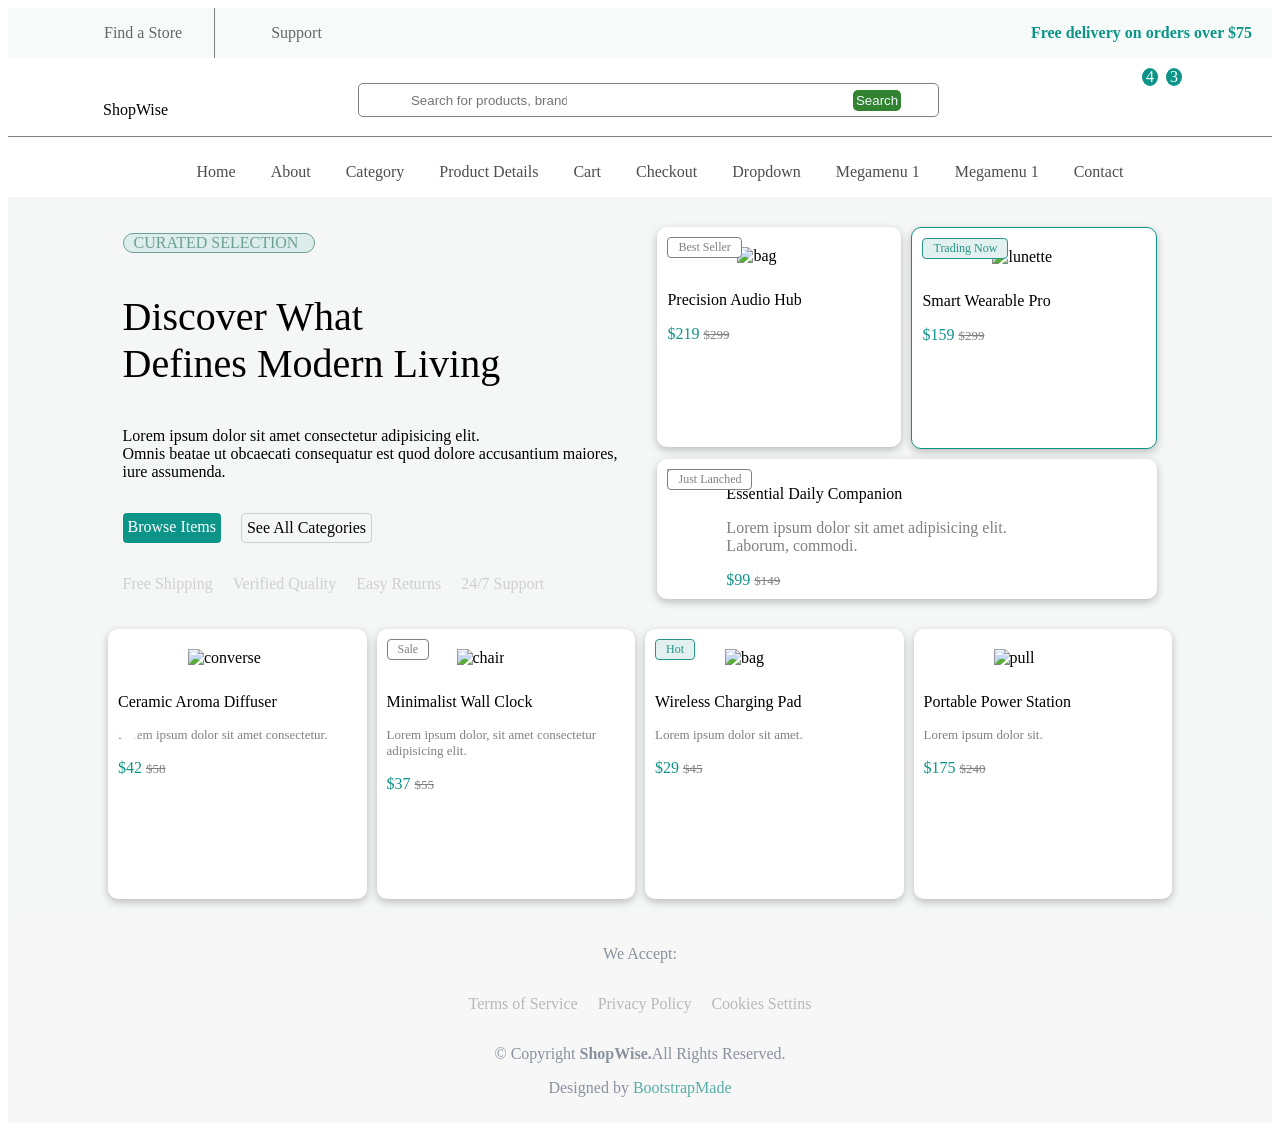
==== public/index.html @ af93b5e7 "header" ====
<!doctype html>
<html lang="en">
  <head>
    <meta charset="UTF-8" />
    <meta name="viewport" content="width=device-width, initial-scale=1.0" />
    <title>Document</title>
    <link rel="stylesheet" href="./css/app.css" />
    <script
      src="https://kit.fontawesome.com/c11cd62dbf.js"
      crossorigin="anonymous"
    ></script>
  </head>
 
  <body>
    <header>
      <div class="firstheader">
        <div class="container-icon">
          <div class="icon1">
            <p></p><i class="fa-solid fa-map-pin"></i>
            Find a Store</p>
          </div>

          <div class="icon2">
            <p>
              <i class="fa-solid fa-headset"></i>
              Support
            </p>
          </div>
        </div>

        <div class="container-para">
          <p>Free delivery on orders over $75</p>
        </div>
      </div>

      <div class="secondheader">
        <div class="center">
          <div>
            <p class="title">
              <i class="fa-solid fa-cart-shopping"></i>
              ShopWise
            </p>
          </div>

          <div class="container-input">
            <i class="fa-solid fa-magnifying-glass"></i>
            <input
              type="search"
              placeholder="Search for products, brands, and more..."
            />
            <button type="button">Search</button>
          </div>

          <div class="container-icon2">
            <i class="fa-regular fa-circle-user nmb-icon"></i>
            <div class="nmb-icon">
              <i class="fa-regular fa-heart"></i>
              <p><span class="nmb">4</span></p>
            </div>
            <div class="nmb-icon">
              <i class="fa-solid fa-bag-shopping"></i>
              <p><span class="nmb">3</span></p>
            </div>
          </div>
        </div>
        <div class="container-nav">
          <!-- !NAVIGATION BAR -->

          <nav class="navigation">
            <ul class="nav-ul">
              <li><a href="">Home</a></li>
              <li><a href="">About</a></li>
              <li><a href="">Category</a></li>
              <li><a href="">Product Details</a></li>
              <li><a href="">Cart</a></li>
              <li><a href="">Checkout</a></li>
              <li>
                <a href="">Dropdown</a><i class="fa-solid fa-angle-down"></i>
              </li>
              <li>
                <a href="">Megamenu 1</a><i class="fa-solid fa-angle-down"></i>
              </li>
              <li>
                <a href="">Megamenu 1</a><i class="fa-solid fa-angle-down"></i>
              </li>
              <li><a href="">Contact</a></li>
            </ul>
          </nav>
        </div>
      </div>
    </header>
 <!-- !this is the main  -->
    <main>
      <section class="FirstSection">
        <div class="LeftBox">
          <p class="FirstTitle">CURATED SELECTION</p>
          <p class="BigTitle">
            Discover What <br />
            Defines Modern Living
          </p>
          <p>
            Lorem ipsum dolor sit amet consectetur adipisicing elit. <br />
            Omnis beatae ut obcaecati consequatur est quod dolore accusantium
            maiores, <br />
            iure assumenda.
          </p>
          <div class="containterboton">
            <p class="FirstBoton">Browse Items</p>
            <p class="FirstBoton1">
              <i class="fa-solid fa-arrow-right-long"></i>
              See All Categories
            </p>
          </div>

          <div class="Icons">
            <p><i class="fa-regular fa-truck"></i> Free Shipping</p>
            <p><i class="fa-solid fa-check-double"></i>Verified Quality</p>
            <p><i class="fa-solid fa-arrow-rotate-left"></i>Easy Returns</p>
            <p><i class="fa-regular fa-comment-dots"></i>24/7 Support</p>
          </div>
        </div>

        <!-- !------Right Div---- -->
        <div class="RightBox">
          <div class="containerbox">
            <div class="FirstBoxRight">
              <img
                class="image"
                src="https://m.media-amazon.com/images/I/31p+xYojRLL._AC_.jpg"
                alt="bag"
                width="100px"
                height="100px"
              />
              <span class="badge">Best Seller</span>
              <p>Precision Audio Hub</p>
              <p class="price">$219 <span class="price1">$299</span></p>
            </div>

            <div class="FirstBoxRight2">
              <img
                class="image"
                src="https://petiteoptique.ma/cdn/shop/files/Lunette-de-soleil-Unisex-Vogue-VO5327S-Petite-optique_1200x1200.jpg?v=1719680965"
                alt="lunette"
                width="100px"
                height="100px"
              />
              <span class="badge1">Trading Now</span>
              <p>Smart Wearable Pro</p>
              <p class="price">$159 <span class="price1">$299</span></p>
            </div>
          </div>

          <div class="FirstBoxRight1">
            <div>
              <img
                src="https://imagena1.lacoste.com/dw/image/v2/AAUP_PRD/on/demandware.static/-/Sites-master/default/dw118edf5c/DH9949_166_25.jpg"
                alt="tshirt"
                width="120px"
              />
              <span class="badge">Just Lanched</span>
            </div>
            <div>
              <p>Essential Daily Companion</p>
              <p class="paragraph">
                Lorem ipsum dolor sit amet adipisicing elit. <br />
                Laborum, commodi.
              </p>
              <p class="price">$99 <span class="price1">$149</span></p>
            </div>
          </div>
        </div>
      </section>

      <!-- !----Second Section--- -->

      <section class="SecondSectionW">
        <div class="BoxW">
          <img
            class="image"
            src="https://d3d71ba2asa5oz.cloudfront.net/12036969/images/mens%20converse%20chuck%20taylor%20all%20star%20black%20hi%20top%20lace%20up%20(2).jpg"
            alt="converse"
            width="100px"
            height="100px"
          />
          <i class="fa-regular fa-square-caret-left badge2"></i>
          <p>Ceramic Aroma Diffuser</p>
          <p class="par">Lorem ipsum dolor sit amet consectetur.</p>
          <p class="price">$42 <span class="price1">$58</span></p>
        </div>

        <div class="BoxW">
          <img
            class="image"
            src="https://luxedesign.ma/wp-content/uploads/2024/05/MENDOSA-chaise1.jpg"
            alt="chair"
            width="100px"
            height="100px"
          />
          <span class="badge">Sale</span>
          <p>Minimalist Wall Clock</p>
          <p class="par">
            Lorem ipsum dolor, sit amet consectetur adipisicing elit.
          </p>
          <p class="price">$37 <span class="price1">$55</span></p>
        </div>

        <div class="BoxW">
          <img
            class="image"
            src="https://totebagfactory.com/cdn/shop/files/red-iconic-large-shopping-bag.jpg?v=1747157942&width=1214"
            alt="bag"
            width="100px"
            height="100px"
          />
          <span class="badge1">Hot</span>
          <p>Wireless Charging Pad</p>
          <p class="par">Lorem ipsum dolor sit amet.</p>
          <p class="price">$29 <span class="price1">$45</span></p>
        </div>

        <div class="BoxW">
          <img
            class="image"
            src="https://encrypted-tbn0.gstatic.com/images?q=tbn:ANd9GcQXhmTt1qx2TwYmPkN_y4Wgrt26Zo30qXzPWQ&s"
            alt="pull"
            width="100px"
            height="100px"
          />
          <i class="fa-regular fa-square-caret-right badge3"></i>
          <p>Portable Power Station</p>
          <p class="par">Lorem ipsum dolor sit.</p>
          <p class="price">$175 <span class="price1">$240</span></p>
        </div>
      </section>
    </main>

    <!-- !----Footer-- -->
     <footer>
      <div class="LastFooterW">
      <p> We Accept:
        <i class="fa-regular fa-credit-card"></i>
        <i class="fa-brands fa-paypal"></i>
        <i class="fa-brands fa-apple"></i>
        <i class="fa-brands fa-google"></i>
        <i class="fa-solid fa-shop"></i>
        <i class="fa-regular fa-money-bill-1"></i>
      </p>

      <div class="DivFooter">
        <p>Terms of Service</p>
        <p>Privacy Policy</p>
        <p>Cookies Settins</p>
      </div>

      <p>&copy Copyright <span class="shop">ShopWise.</span>All Rights Reserved.</p>
      <p>Designed by <span class="Bootstr">BootstrapMade</span> </p>
      </div>
     </footer>
  </body>
</html>
---- public/css/app.css ----
.FirstTitle{
    color:rgb(110, 161, 143) ;
    background-color:rgb(220, 237, 235) ;
    border: 1px solid rgb(110, 161, 143);
    border-radius: 20px;
    width: 180px;
    padding-left: 10px;
}

.Icons{
    display: flex;
    gap: 20px;
    color: rgb(207, 207, 205);
    
}

.BigTitle{
    font-size: 40px;
}
.containterboton{
    display: flex;
    gap: 20px;
}
.FirstBoton{
    background-color:rgb(13, 148, 136) ;
    color: white;
    padding: 5px;
    border-radius: 4px;
}
.FirstBoton1{
    background-color:rgb(244, 247, 246) ;
    padding: 5px;
    border-radius: 4px;
    border: 1px solid rgb(207, 207, 205);
}
.FirstSection{
    display: flex;
    justify-content: center;
    align-items: center;
    background-color: rgb(244, 247, 246);
    padding: 20px 50px;
    gap: 40px;
}
.FirstBoxRight{
    /* border: 1px solid gray; */
    flex: 1;
    height: 200px;
    box-shadow: rgba(0, 0, 0, 0.24) 0px 3px 8px;
    border-radius: 10px;
    background-color: white;
    padding: 10px;
    position: relative;
}
.FirstBoxRight2{
    border: 1px solid rgb(13, 148, 136);
    flex: 1;
    height: 200px;
    box-shadow: rgba(0, 0, 0, 0.24) 0px 3px 8px;
    border-radius: 10px;
    background-color: white;
    padding: 10px;
    position: relative;
}
.FirstBoxRight1{
    /* border: 1px solid gray; */
    display: flex;
    flex: 1;
    height: 120px;
    margin-top: 10px;
    box-shadow: rgba(0, 0, 0, 0.24) 0px 3px 8px;
    border-radius: 10px;
    background-color: white;
    gap: 10px;
    padding: 10px;
    position: relative;
    
    
    
}
.containerbox{ 
    display: flex;
    gap: 10px;
    width: 500px;


}


.firstheader{
    width: 100%;
    /* padding-top: 1%;
    padding-bottom: 1%; */
    display: flex;
    justify-content: space-between;
    background-color: rgb(246, 251, 250);
}



.container-icon {
    display: flex;
    gap: 2rem;
    color: rgb(102, 102, 102);
}

.icon1 {
     /* display: flex;  */
    flex-direction: row;
    padding-left: 6rem;
}

.icon2 {

    display: flex;
    flex-direction: row;
    border-left: 1px solid gray;

}

.icon2 p {

    padding-left: 3.5rem;

}


.container-para {
    color: rgb(13, 148, 136);
    padding-right: 20px;
    font-weight: bold;
}



.secondheader {
    width: 100%;
     padding-top: 2%;
    /* padding-bottom: 2%;  */
    display: flex;
    justify-content: space-between; 
    flex-direction: column;
    

}

.center {

    display: flex;
    flex-direction: row;
    justify-content: space-around;
    /* gap: 50px; */
    border-bottom: 1px solid gray;
    /* padding-bottom: 20px; */

}



.title i {
   font-size: 18px;
    color: rgb(13, 148, 136);
   
}



.container-input {
    height: 30px;
    width: 45%;
    border: 1px solid gray;
    border-radius: 5px;
    display: flex;
    justify-content: center;
    align-items: center;
    padding: 1px 0 1px 10px;
    background-color: white;
    

}

.container-input input {
    padding-right: 48%;
    padding-left: 5px;
    border: none;

}

.container-input i {
    color: rgb(91, 90, 90);
}

.container-input button {
    border: none;
    background-color: rgb(49, 131, 48);
    border-radius: 5px;
    /* padding: 15px 25px 15px 25px; */
    color: aliceblue;

}
.container-input button {
    border: none;
    background-color: rgb(49, 131, 48);
    border-radius: 5px;
    padding: 3px 3px 3px 3px;
    color: aliceblue;


}



.container-icon2 {

    display: flex;
    flex-direction: row;
    gap: 1.5rem;
    color: rgb(112, 111, 111);
}

.nmb {
    position: absolute;
    background-color: rgb(13, 148, 136);
    color: white;
    right: -5px;
    top: -15px;
    border-radius: 50%;
    padding: 0px 4px;
    
    
    
}
.image{
    margin-left: 60px;
    padding: 10px;
}
.price{
    color: rgb(13, 148, 136);
    
}
.price1{
    text-decoration: line-through;
    color: gray;
    font-size: 13px;
}
.badge {
  position: absolute;
  top: 10px; 
  left: 10px; 
  background-color: white;
  color: gray;
  padding: 2px 10px;
  border-radius: 4px; 
  font-size: 12px;
  border: 1px solid gray;
}

.badge1 {
  position: absolute;
  top: 10px;
  left: 10px; 
  background-color: rgb(226, 240, 239);
  color: rgb(38, 149, 136);
  padding: 2px 10px;
  border-radius: 4px; 
  font-size: 12px;
  border: 1px solid rgb(38, 149, 136);
}
.paragraph{
    color: gray;
}
.SecondSectionW{
    display: flex;
    justify-content: center;
    align-items: center;
    background-color: rgb(244, 247, 246);
    padding: 0px 100px;
    gap: 10px;
    padding-bottom: 20px;

}
.par{
    color: grey;
    font-size: 13px;
}
.BoxW{
    /* border: 1px solid gray; */
    flex: 1;
    height: 250px;
    box-shadow: rgba(0, 0, 0, 0.24) 0px 3px 8px;
    border-radius: 10px;
    background-color: white;
    padding: 10px;
    position: relative;
    
    
}
.badge2{
  position: absolute;
  top: 100px;
  left: 10px; 
  background-color: white;
  color: rgb(207, 207, 205);
  padding: 5px 10px;
  border-radius: 10px; 
  font-size: 20px;
}
.badge3{
  position: absolute;
  top: 100px;
  right: 10px; 
  background-color: white;
  color: rgb(207, 207, 205);
  padding: 5px 10px;
  border-radius: 10px; 
  font-size: 20px;
}


/* --------------------------- */

/* .nmb-icon{ 
    justify-content: center;
    text-align: center;
    font-size: 15px;
    border-radius: 50%;
    width: 22px;
    height: 22px;
    right: -8px;
    top: -10px;  */



.nmb-icon {
   font-size: 16px;
    position: relative;
    display: inline-block;
    

  
}


.container-nav {
    display: flex;
    flex-direction: row;
     gap: 30px; 
    justify-content: center;
    padding-top: 10px;
}


.navigation .nav-ul {
    display: flex;
    flex-direction: row;
    gap: 35px;
    /* padding-right: 305px; */
    color: gray;
}
 .nav-ul li{
    list-style: none;

 }
 .nav-ul a{
    text-decoration: none;
    color: rgb(77, 77, 77);
 }
.nav-ul a:hover{
    color: rgb(3, 97, 3);
}

/* ---------Last Footer W------- */
.LastFooterW{
    background-color:rgb(247, 247, 248) ;
    text-align: center;
    padding: 10px;
    color: rgb(137, 145, 157);
}
.DivFooter{
    display: flex;
    justify-content: center;
    align-items: center;
    gap: 20px;
    color: rgb(185, 183, 183);
}
.shop{
    font-weight: bold;
}
.Bootstr{
    color: rgb(86, 174, 164);
}
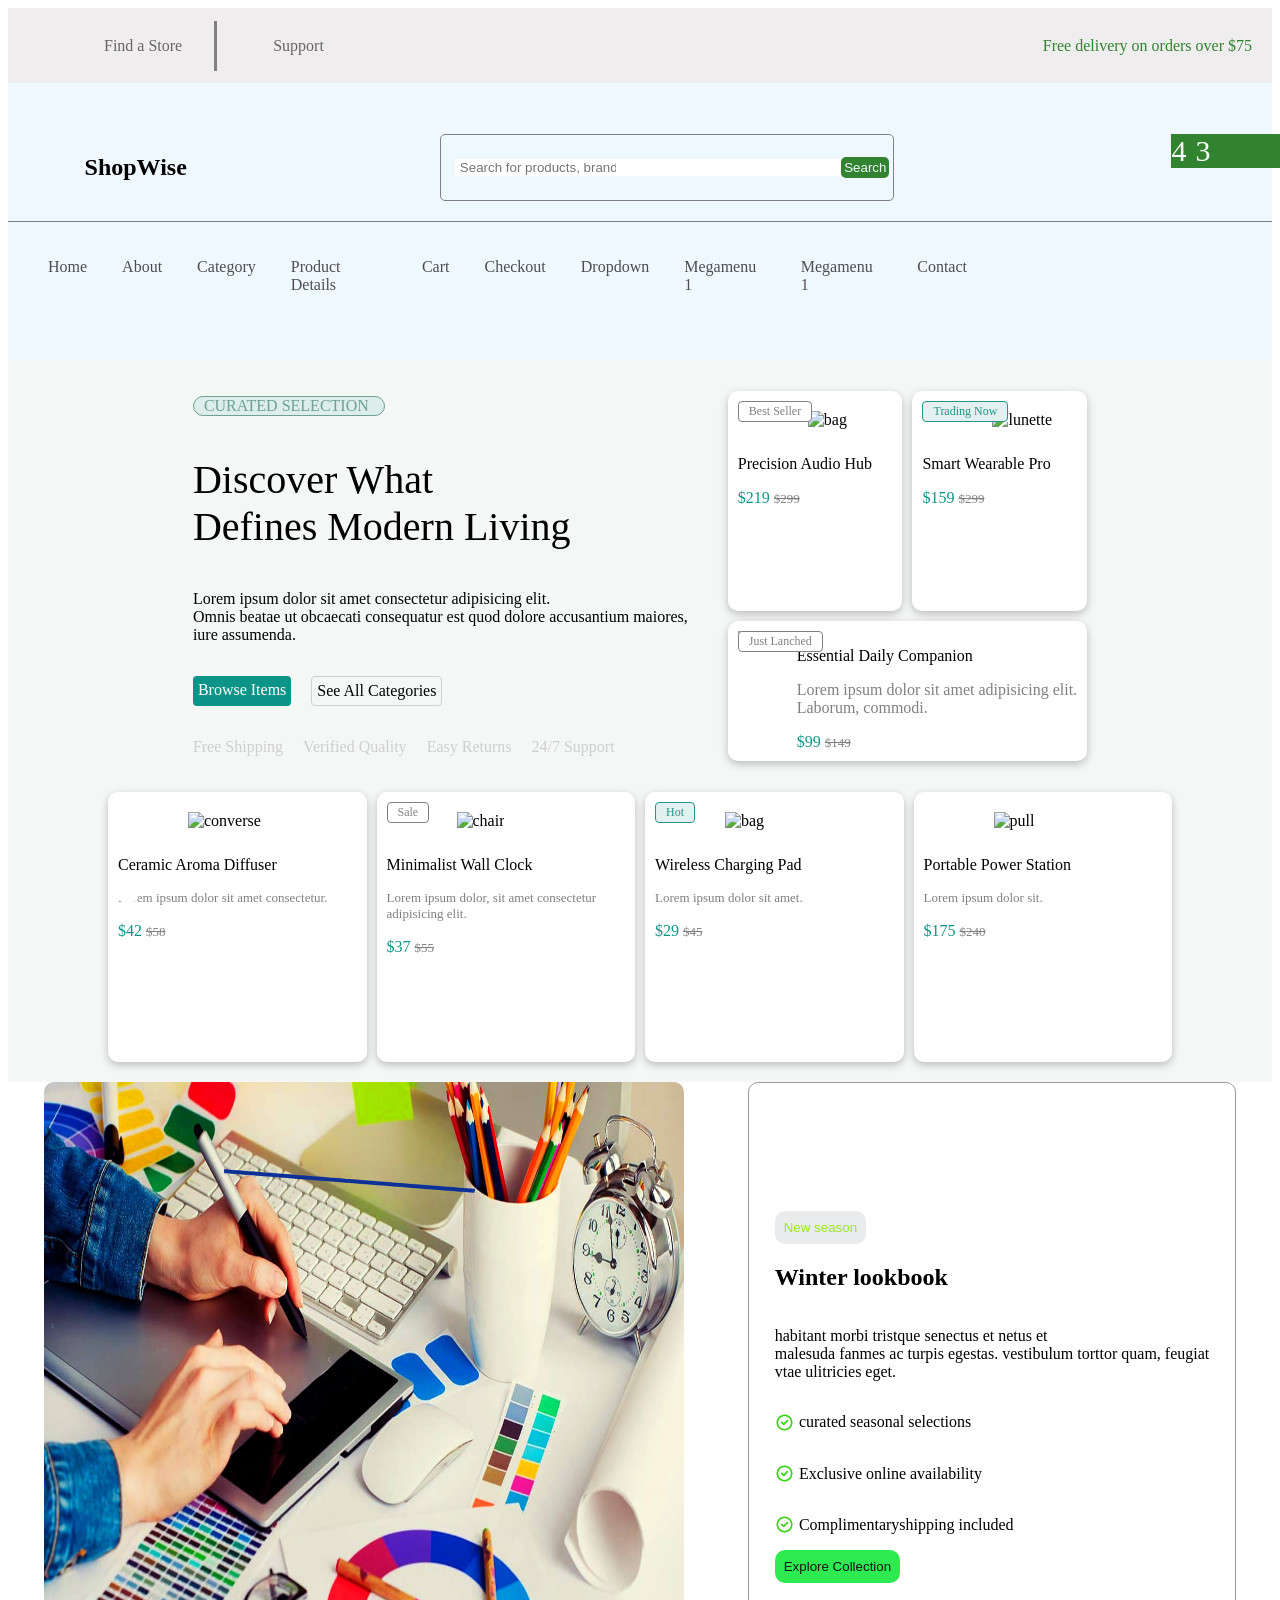
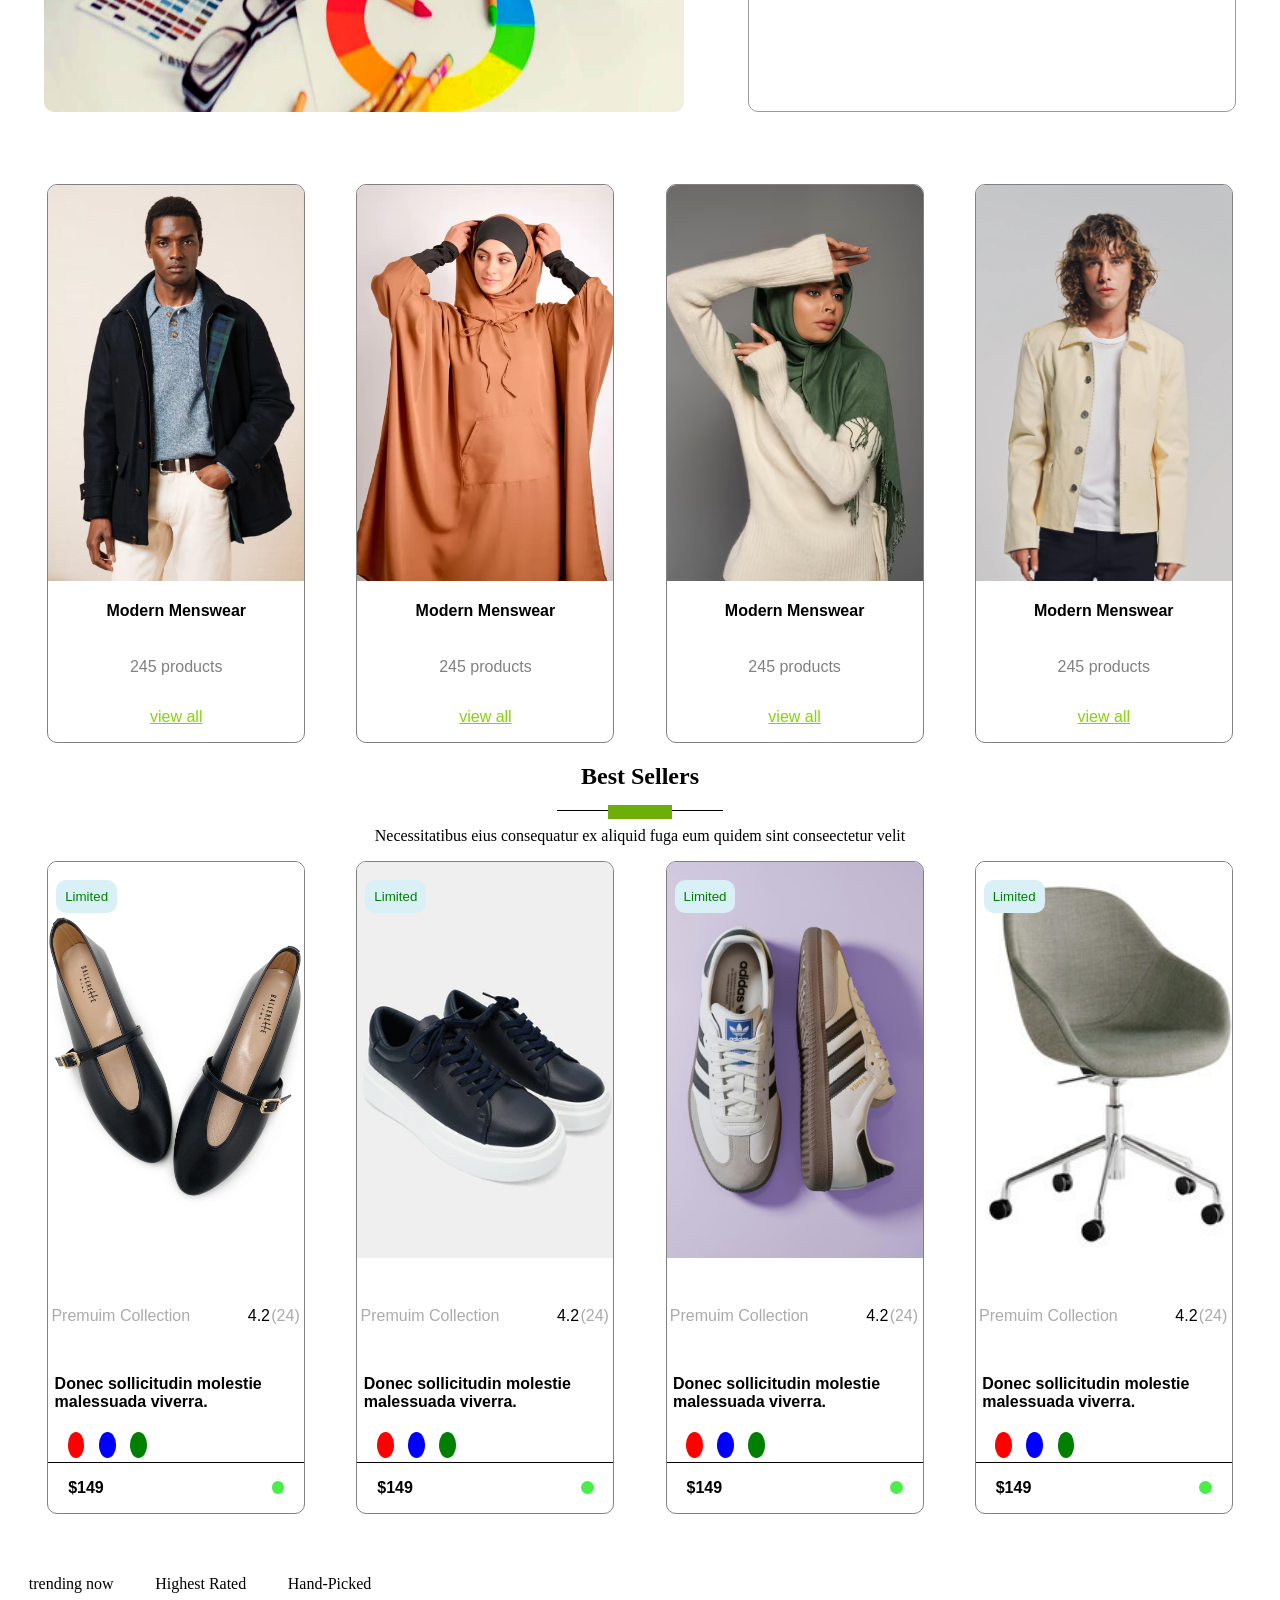
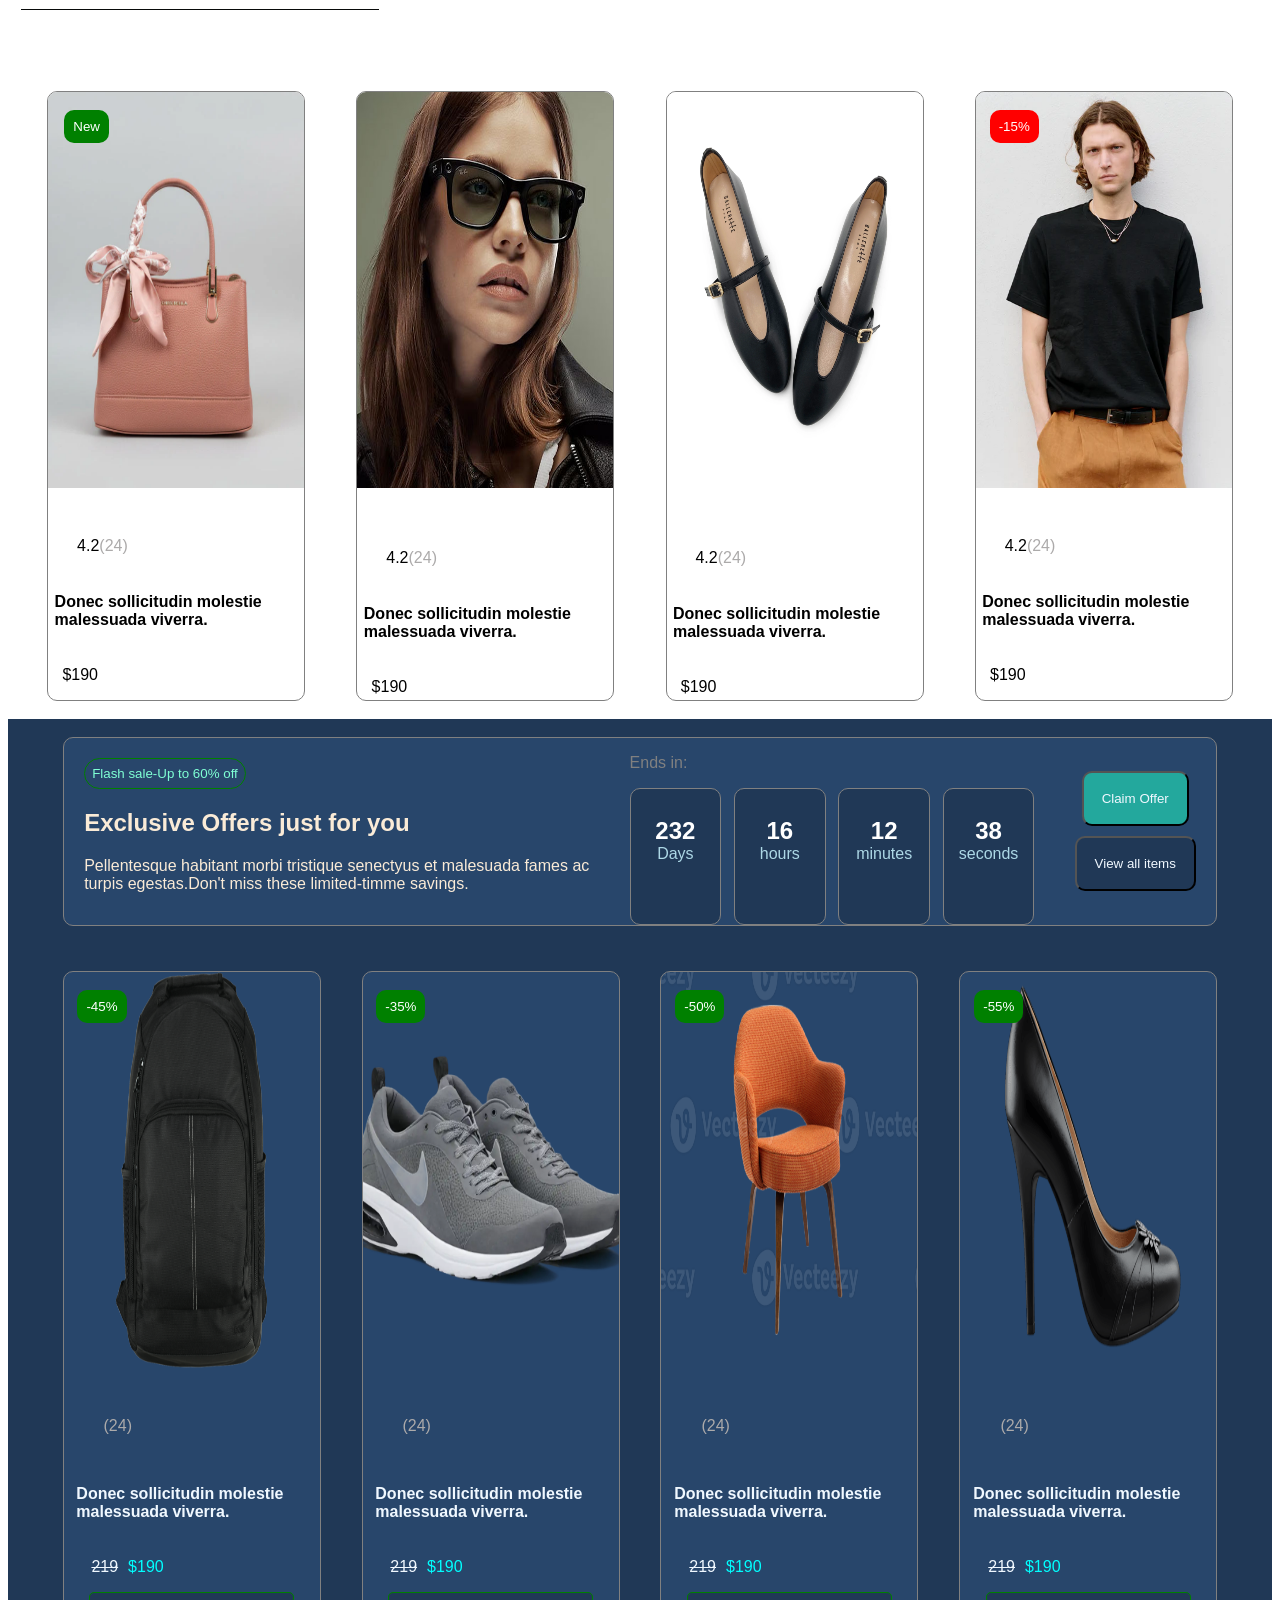
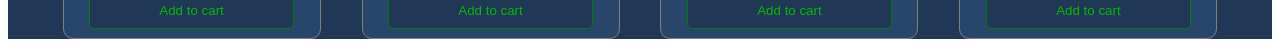
==== commit dd5a8f23: "editing the upper part" ====
--- a/public/index.html
+++ b/public/index.html
@@ -16,8 +16,8 @@
       <div class="firstheader">
         <div class="container-icon">
           <div class="icon1">
-            <p></p><i class="fa-solid fa-map-pin"></i>
-            Find a Store</p>
+            <i class="fa-solid fa-map-pin"></i>
+            <p>Find a Store</p>
           </div>
 
           <div class="icon2">
@@ -36,10 +36,10 @@
       <div class="secondheader">
         <div class="center">
           <div>
-            <p class="title">
+            <h2 class="title">
               <i class="fa-solid fa-cart-shopping"></i>
               ShopWise
-            </p>
+            </h2>
           </div>
 
           <div class="container-input">
@@ -55,11 +55,11 @@
             <i class="fa-regular fa-circle-user nmb-icon"></i>
             <div class="nmb-icon">
               <i class="fa-regular fa-heart"></i>
-              <p><span class="nmb">4</span></p>
+              <span class="nmb">4</span>
             </div>
             <div class="nmb-icon">
               <i class="fa-solid fa-bag-shopping"></i>
-              <p><span class="nmb">3</span></p>
+              <span class="nmb">3</span>
             </div>
           </div>
         </div>
@@ -89,8 +89,9 @@
         </div>
       </div>
     </header>
- <!-- !this is the main  -->
-    <main>
+    <!-- !this is the main -->
+<main>
+
       <section class="FirstSection">
         <div class="LeftBox">
           <p class="FirstTitle">CURATED SELECTION</p>
@@ -136,7 +137,7 @@
               <p class="price">$219 <span class="price1">$299</span></p>
             </div>
 
-            <div class="FirstBoxRight2">
+            <div class="FirstBoxRight">
               <img
                 class="image"
                 src="https://petiteoptique.ma/cdn/shop/files/Lunette-de-soleil-Unisex-Vogue-VO5327S-Petite-optique_1200x1200.jpg?v=1719680965"
@@ -232,29 +233,362 @@
           <p class="price">$175 <span class="price1">$240</span></p>
         </div>
       </section>
-    </main>
-
-    <!-- !----Footer-- -->
-     <footer>
-      <div class="LastFooterW">
-      <p> We Accept:
-        <i class="fa-regular fa-credit-card"></i>
-        <i class="fa-brands fa-paypal"></i>
-        <i class="fa-brands fa-apple"></i>
-        <i class="fa-brands fa-google"></i>
-        <i class="fa-solid fa-shop"></i>
-        <i class="fa-regular fa-money-bill-1"></i>
-      </p>
-
-      <div class="DivFooter">
-        <p>Terms of Service</p>
-        <p>Privacy Policy</p>
-        <p>Cookies Settins</p>
-      </div>
-
-      <p>&copy Copyright <span class="shop">ShopWise.</span>All Rights Reserved.</p>
-      <p>Designed by <span class="Bootstr">BootstrapMade</span> </p>
-      </div>
-     </footer>
+
+
+
+     <!-- the third section in main -->
+        <section class="conta3">
+            <img class="winterlook" src="images/loo-book-winter.jpg" alt="">
+             <div class="box3">
+               <div><button class="btn1">New season</button></div>
+               <h2>Winter lookbook</h2>
+               <p>habitant morbi tristque senectus et netus et <br> malesuda fanmes ac turpis egestas. vestibulum torttor quam, feugiat <br> vtae ulitricies eget.</p>
+                <p class="text-mark"><img class="green-mark" src="icons/green-check-mark-icon-in-round-shape-design-png.webp" alt="">curated seasonal selections</p> 
+                <p class="text-mark"><img class="green-mark" src="icons/green-check-mark-icon-in-round-shape-design-png.webp" alt="">Exclusive online availability</p> 
+                <p class="text-mark"><img class="green-mark" src="icons/green-check-mark-icon-in-round-shape-design-png.webp" alt="">Complimentaryshipping included</p> 
+                  <div><button class="btn2vert">Explore Collection <i class="fa-solid fa-right-long" style="color: rgb(17, 11, 4);"></i></button></div> 
+             <!--the end of the box3  -->
+            </div>
+        </section>
+
+        <!-- the fourth section -->
+         <section class="conta4">
+            <!-- the start of the box4 -->
+        <div class="box4">
+         <img class="imgup" src="images/Layer-6-44-989x1200.avif" alt="">
+         <h4>Modern Menswear</h4>
+         <p class="fourthp">245 products</p>
+         <p><a href="">view all <i class="fa-solid fa-right-long class5" style="color: rgb(17, 11, 4);"></i> </a></p>
+        <!--the end of the box4 -->
+        </div>
+
+<!-- the start of the box4 -->
+        <div class="box4">
+         <img class="imgup1" src="images/ensemble-active-wear.webp" alt="">
+         <h4>Modern Menswear</h4>
+         <p class="fourthp">245 products</p>
+         <p><a href="">view all <i class="fa-solid fa-right-long class5" style="color: rgb(17, 11, 4);"></i> </a></p>
+        <!--the end of the box4 -->
+        </div>
+
+<!-- the start of the box4 -->
+        <div class="box4">
+         <img class="imgup" src="images/portrait-femme-portant-hijab-isolee_23-2149208413.avif" alt="">
+         <h4>Modern Menswear</h4>
+         <p class="fourthp">245 products</p>
+         <p><a href="">view all <i class="fa-solid fa-right-long class5" style="color: rgb(17, 11, 4);"></i> </a></p>
+        <!--the end of the box4 -->
+        </div>
+
+<!-- the start of the box4 -->
+        <div class="box4">
+         <img class="imgup" src="images/352599-50909-KANG-CROPPED-LEATHER-JACKET-2.webp" alt="">
+         <h4>Modern Menswear</h4>
+         <p class="fourthp">245 products</p>
+         <p><a href="">view all <i class="fa-solid fa-right-long class5" style="color: rgb(17, 11, 4);"></i> </a></p>
+        <!--the end of the box4 -->
+        </div>
+<!-- the end of the section -->
+         </section>
+
+
+         <!-- the start of the vivth section conta5 -->
+          <section class="conta5">
+            <!--? the div of the upper part of the section 5 -->
+      <div class="box5">
+        <h1>Best Sellers</h1>
+        <div class="lineth"><div class="linein"></div></div>
+        <p>Necessitatibus eius consequatur ex aliquid fuga eum quidem sint conseectetur velit</p> 
+    <!-- ?the end of the div upper part of the section 5 -->
+    </div>
+         
+
+          </section>
+
+          <!-- the start of the sixth section -->
+           <section class="conta6">
+        
+            <!-- the start of the box4 -->
+        <div class="box4">
+         <img class="imgup" src="images/womanshose.webp" alt="">
+         <button class="btn3">Limited</button>
+         <div class="textoflimited"><p class="plight">Premuim Collection </p> <div class="starnum"><p><i class="fa-solid fa-star" style="color: rgb(237, 153, 56);"></i>4.2<p class="plight">(24)</p></p></div></div>
+         <h4 class="h46">Donec sollicitudin molestie malessuada viverra.</h4>
+
+        <!-- the beginning of the div color-selector -->
+         <div class="color-selector">
+  <!--Red -->
+  <input type="radio" name="color" id="red" value="red" checked>
+  <label for="red" style="background-color: #ff0000;"></label>
+
+  <!-- Blue -->
+  <input type="radio" name="color" id="blue" value="blue">
+  <label for="blue" style="background-color: #0000ff;"></label>
+
+  <!-- Green -->
+  <input type="radio" name="color" id="green" value="green">
+  <label for="green" style="background-color: #008000;"></label>
+</div>
+  <div class="line2"></div>
+
+  <!-- the div of the lsat part in the box the price and the button  -->
+<div class="pricebtn">
+<p>$149</p>
+<button class="btn4"><i class="fa-solid fa-briefcase-medical" style="color: rgb(255, 255, 255);"></i></button>
+</div>
+         <!--the end of the box4 -->
+        </div>
+
+        
+            <!-- the start of the box4 -->
+        <div class="box4">
+         <img class="imgup" src="images/shoesami.webp" alt="">
+         <button class="btn3">Limited</button>
+         <div class="textoflimited"><p class="plight">Premuim Collection </p> <div class="starnum"><p><i class="fa-solid fa-star" style="color: rgb(237, 153, 56);"></i>4.2<p class="plight">(24)</p></p></div></div>
+         <h4 class="h46">Donec sollicitudin molestie malessuada viverra.</h4>
+
+        <!-- the beginning of the div color-selector -->
+         <div class="color-selector">
+  <!--Red -->
+  <input type="radio" name="color" id="red" value="red" checked>
+  <label for="red" style="background-color: #ff0000;"></label>
+
+  <!-- Blue -->
+  <input type="radio" name="color" id="blue" value="blue">
+  <label for="blue" style="background-color: #0000ff;"></label>
+
+  <!-- Green -->
+  <input type="radio" name="color" id="green" value="green">
+  <label for="green" style="background-color: #008000;"></label>
+</div>
+  <div class="line2"></div>
+
+  <!-- the div of the lsat part in the box the price and the button  -->
+<div class="pricebtn">
+<p>$149</p>
+<button class="btn4"><i class="fa-solid fa-briefcase-medical" style="color: rgb(255, 255, 255);"></i></button>
+</div>
+         <!--the end of the box4 -->
+        </div>
+
+        
+            <!-- the start of the box4 -->
+        <div class="box4">
+         <img class="imgup" src="images/shoesamiextra.avif" alt="">
+         <button class="btn3">Limited</button>
+         <div class="textoflimited"><p class="plight">Premuim Collection </p> <div class="starnum"><p><i class="fa-solid fa-star" style="color: rgb(237, 153, 56);"></i>4.2<p class="plight">(24)</p></p></div></div>
+         <h4 class="h46">Donec sollicitudin molestie malessuada viverra.</h4>
+
+        <!-- the beginning of the div color-selector -->
+         <div class="color-selector">
+  <!--Red -->
+  <input type="radio" name="color" id="red" value="red" checked>
+  <label for="red" style="background-color: #ff0000;"></label>
+
+  <!-- Blue -->
+  <input type="radio" name="color" id="blue" value="blue">
+  <label for="blue" style="background-color: #0000ff;"></label>
+
+  <!-- Green -->
+  <input type="radio" name="color" id="green" value="green">
+  <label for="green" style="background-color: #008000;"></label>
+</div>
+  <div class="line2"></div>
+
+  <!-- the div of the lsat part in the box the price and the button  -->
+<div class="pricebtn">
+<p>$149</p>
+<button class="btn4"><i class="fa-solid fa-briefcase-medical" style="color: rgb(255, 255, 255);"></i></button>
+</div>
+         <!--the end of the box4 -->
+        </div>
+
+        
+            <!-- the start of the box4 -->
+        <div class="box4">
+         <img class="imgup" src="images/chair.jpg" alt="">
+         <button class="btn3">Limited</button>
+         <div class="textoflimited"><p class="plight">Premuim Collection </p> <div class="starnum"><p><i class="fa-solid fa-star" style="color: rgb(237, 153, 56);"></i>4.2<p class="plight">(24)</p></p></div></div>
+         <h4 class="h46">Donec sollicitudin molestie malessuada viverra.</h4>
+
+        <!-- the beginning of the div color-selector -->
+         <div class="color-selector">
+  <!--Red -->
+  <input type="radio" name="color" id="red" value="red" checked>
+  <label for="red" style="background-color: #ff0000;"></label>
+
+  <!-- Blue -->
+  <input type="radio" name="color" id="blue" value="blue">
+  <label for="blue" style="background-color: #0000ff;"></label>
+
+  <!-- Green -->
+  <input type="radio" name="color" id="green" value="green">
+  <label for="green" style="background-color: #008000;"></label>
+</div>
+  <div class="line2"></div>
+
+  <!-- the div of the lsat part in the box the price and the button  -->
+<div class="pricebtn">
+<p>$149</p>
+<button class="btn4"><i class="fa-solid fa-briefcase-medical" style="color: rgb(255, 255, 255);"></i></button>
+</div>
+         <!--the end of the box4 -->
+        </div>
+
+        
+         
+           </section>
+
+
+           <!-- the strat of the seventh section -->
+            <section class="conta7">
+                <div class="box7">
+                    <p class="p7"><i class="fa-solid fa-fire" style="color: rgb(132, 126, 126);"></i>trending now</p>
+                    <p class="p7"><i class="fa-regular fa-lightbulb" style="color: rgb(132, 126, 126);"></i>Highest Rated</p>
+                    <p class="p7"><i class="fa-solid fa-bookmark" style="color: rgb(132, 126, 126);"></i>Hand-Picked</p>
+                </div>
+                <div class="line7"></div>
+            </section>
+
+            <!-- the start of the eighth container -->
+             <section class="conta8">
+                
+                         <!-- the start of the box4 -->
+        <div class="box6">
+         <img class="imgup" src="images/sac.webp" alt="">
+         <button class="btn9">New</button>
+         <div class="textoflimite"> <div class="starnu"><p><i class="fa-solid fa-star" style="color: rgb(237, 153, 56);"></i>4.2<p class="plight">(24)</p></p></div></div>
+         <h4 class="h46">Donec sollicitudin molestie malessuada viverra.</h4>
+           <p class="h47">$190</p>          
+         <!--the end of the box4 -->
+        </div>
+                
+                         <!-- the start of the box4 -->
+        <div class="box6">
+         <img class="imgup" src="images/glassses.jpg" alt="">
+        
+         <div class="textoflimites"> <div class="starnu"><p><i class="fa-solid fa-star" style="color: rgb(237, 153, 56);"></i>4.2<p class="plight">(24)</p></p></div></div>
+         <h4 class="h49">Donec sollicitudin molestie malessuada viverra.</h4>
+          <p class="h48">$190</p>
+         <!--the end of the box4 -->
+        </div>
+
+
+    <!-- the start of the box4 -->
+ <div class="box6">
+         <img class="imgup" src="images/womanshose.webp" alt="">
+         
+         <div class="textoflimites"><div class="starnu"><p><i class="fa-solid fa-star" style="color: rgb(237, 153, 56);"></i>4.2<p class="plight">(24)</p></p></div></div>
+         <h4 class="h49">Donec sollicitudin molestie malessuada viverra.</h4>
+          <p class="h48">$190</p>
+
+         <!--the end of the box4 -->
+        </div>
+
+        <!-- the start of the box4 -->
+ <div class="box6">
+         <img class="imgup" src="images/tshirt.webp" alt="">
+         <button class="btn7">-15%</button>
+         <div class="textoflimite"><div class="starnu"><p><i class="fa-solid fa-star" style="color: rgb(237, 153, 56);"></i>4.2<p class="plight">(24)</p></p></div></div>
+         <h4 class="h46">Donec sollicitudin molestie malessuada viverra.</h4>
+          <p class="h47">$190</p>
+
+         <!--the end of the box4 -->
+        </div>
+
+                <!-- the last part of the container 8 -->
+             </section>
+
+
+           <!-- the beginnig of the container number 9 -->
+            <section class="conta9">
+               
+                <!-- the div that contain everything but in the section -->
+                <div class="boxconta">
+ <!-- the startv of the div btext -->
+            <div class="btext">
+             <button class="btnme"><i class="fa-solid fa-bolt" style="color: rgb(246, 170, 94);"></i>Flash sale-Up to 60% off</button>
+              <h2>Exclusive Offers just for you</h2>
+              <p>Pellentesque habitant morbi tristique senectyus et malesuada fames ac <br> turpis egestas.Don't miss these limited-timme savings.</p>
+<!--? the end of the btext  -->
+            </div>
+
+<!-- the start of the div bnum -->
+            <div class="bnum">
+           <p class="ends"><i class="fa-solid fa-hourglass-start" style="color: rgb(201, 196, 190);"></i>Ends in:</p>
+           <div class="timee">
+            <div class="timer"><h2>232</h2><p>Days</p></div>
+           <div class="timer"><h2>16</h2><p>hours</p></div>
+           <div class="timer"><h2>12</h2><p>minutes</p></div>
+           <div class="timer"><h2>38</h2><p>seconds</p></div>
+           </div>
+           
+<!-- ?the end of the div bnum -->
+            </div>
+
+            <!-- the start of the div bbtn -->
+            <div class="bbtn">
+              <button class="claim">Claim Offer <i class="fa-solid fa-right-long class5" style="color: rgb(17, 11, 4);"></i></button>
+              <button class="all">View all items</button>
+<!-- ?the end of the bbtn -->
+            </div>
+            <!-- the end of that div that contain everything which is exist in section -->
+                </div>
+               
+            </section>
+
+            <!-- the start of the teenth section -->
+             <section class="conta10">
+
+            <div class="box9">
+         <img class="imgup" src="images/Black-Laptop-Backpack-PNG-High-Quality-Image.png" alt="">
+         <button class="btn9">-45%</button>
+         <div class="textoflimited"> <div class="starnu"><p><i class="fa-solid fa-star" style="color: rgb(237, 153, 56);"></i><i class="fa-solid fa-star" style="color: rgb(237, 153, 56);"></i><i class="fa-solid fa-star" style="color: rgb(237, 153, 56);"></i><i class="fa-solid fa-star" style="color: rgb(237, 153, 56);"></i><p class="plight">(24)</p></p></div></div>
+         <h4 class="plg">Donec sollicitudin molestie malessuada viverra.</h4>
+           <div class="h40"><p class="throw">219</p><p class="pforpri">$190</p></div> 
+          <button class="btnnam"><i class="fa-solid fa-briefcase-medical" style="color: rgb(89, 236, 84);"></i> Add to cart</button>
+
+         <!--the end of the box4 -->
+        </div>
+                
+                         <!-- the start of the box4 -->
+        <div class="box9">
+         <img class="imgup" src="images/fitness shos.webp" alt="">
+        <button class="btn9">-35%</button>
+         <div class="textoflimited"> <div class="starnu"><p><i class="fa-solid fa-star" style="color: rgb(237, 153, 56);"></i><i class="fa-solid fa-star" style="color: rgb(237, 153, 56);"></i><i class="fa-solid fa-star" style="color: rgb(237, 153, 56);"></i><i class="fa-solid fa-star" style="color: rgb(237, 153, 56);"></i><p class="plight">(24)</p></p></div></div>
+         <h4 class="plg">Donec sollicitudin molestie malessuada viverra.</h4>
+          <div class="h40"><p class="throw">219</p><p class="pforpri">$190</p></div>
+         <button class="btnnam"><i class="fa-solid fa-briefcase-medical" style="color: rgb(89, 236, 84);"></i> Add to cart</button>
+         <!--the end of the box4 -->
+        </div>
+
+
+    <!-- the start of the box4 -->
+ <div class="box9">
+         <img class="imgup" src="images/sitting-chair-images-png.webp" alt="">
+         <button class="btn9">-50%</button>
+         <div class="textoflimited"><div class="starnu"><p><i class="fa-solid fa-star" style="color: rgb(237, 153, 56);"></i><i class="fa-solid fa-star" style="color: rgb(237, 153, 56);"></i><i class="fa-solid fa-star" style="color: rgb(237, 153, 56);"></i><i class="fa-solid fa-star" style="color: rgb(237, 153, 56);"></i><p class="plight">(24)</p></p></div></div>
+         <h4 class="plg">Donec sollicitudin molestie malessuada viverra.</h4>
+          <div class="h40"><p class="throw">219</p><p class="pforpri">$190</p></div>
+          <button class="btnnam"><i class="fa-solid fa-briefcase-medical" style="color: rgb(89, 236, 84);"></i> Add to cart</button>
+
+         <!--the end of the box4 -->
+        </div>
+
+        <!-- the start of the box4 -->
+ <div class="box9">
+         <img class="imgup" src="images/black-high-heel-shoes-on-transparent-background-png.webp" alt="">
+         <button class="btn9">-55%</button>
+         <div class="textoflimited"><div class="starnu"><p><i class="fa-solid fa-star" style="color: rgb(237, 153, 56);"></i><i class="fa-solid fa-star" style="color: rgb(237, 153, 56);"></i><i class="fa-solid fa-star" style="color: rgb(237, 153, 56);"></i><i class="fa-solid fa-star" style="color: rgb(237, 153, 56);"></i><p class="plight">(24)</p></p></div></div>
+         <h4 class="plg">Donec sollicitudin molestie malessuada viverra.</h4>
+          <div class="h40"><p class="throw">219</p><p class="pforpri">$190</p></div>
+          <button class="btnnam"><i class="fa-solid fa-briefcase-medical" style="color: rgb(89, 236, 84);"></i> Add to cart</button>
+
+         <!--the end of the box4 -->
+        </div>
+
+
+             </section>
+</main>
   </body>
 </html>
--- a/public/css/app.css
+++ b/public/css/app.css
@@ -52,15 +52,8 @@
     padding: 10px;
     position: relative;
 }
-.FirstBoxRight2{
-    border: 1px solid rgb(13, 148, 136);
-    flex: 1;
-    height: 200px;
-    box-shadow: rgba(0, 0, 0, 0.24) 0px 3px 8px;
-    border-radius: 10px;
-    background-color: white;
-    padding: 10px;
-    position: relative;
+.FirstBoxRight:hover{
+    border: 2px solid rgb(13, 148, 136);
 }
 .FirstBoxRight1{
     /* border: 1px solid gray; */
@@ -81,19 +74,19 @@
 .containerbox{ 
     display: flex;
     gap: 10px;
-    width: 500px;
-
+    
 
 }
 
 
 .firstheader{
+
     width: 100%;
-    /* padding-top: 1%;
-    padding-bottom: 1%; */
+    padding-top: 1%;
+    padding-bottom: 1%;
     display: flex;
     justify-content: space-between;
-    background-color: rgb(246, 251, 250);
+    background-color: rgb(239, 237, 237);
 }
 
 
@@ -105,7 +98,7 @@
 }
 
 .icon1 {
-     /* display: flex;  */
+    display: flex;
     flex-direction: row;
     padding-left: 6rem;
 }
@@ -114,7 +107,7 @@
 
     display: flex;
     flex-direction: row;
-    border-left: 1px solid gray;
+    border-left: 3px solid gray;
 
 }
 
@@ -126,21 +119,22 @@
 
 
 .container-para {
-    color: rgb(13, 148, 136);
+    color: rgb(49, 131, 48);
     padding-right: 20px;
-    font-weight: bold;
 }
 
 
 
 .secondheader {
+
     width: 100%;
-     padding-top: 2%;
-    /* padding-bottom: 2%;  */
+    padding-top: 4%;
+    padding-bottom: 4%;
     display: flex;
     justify-content: space-between; 
     flex-direction: column;
-    
+     background-color: rgb(55, 55, 87); 
+     background-color: aliceblue; 
 
 }
 
@@ -149,33 +143,30 @@
     display: flex;
     flex-direction: row;
     justify-content: space-around;
-    /* gap: 50px; */
+    gap: 100px;
     border-bottom: 1px solid gray;
-    /* padding-bottom: 20px; */
+    padding-bottom: 20px;
 
 }
 
 
 
 .title i {
-   font-size: 18px;
-    color: rgb(13, 148, 136);
-   
+
+    color: rgb(49, 131, 48);
 }
 
 
 
 .container-input {
-    height: 30px;
-    width: 45%;
+
+    width: 35%;
     border: 1px solid gray;
     border-radius: 5px;
     display: flex;
     justify-content: center;
     align-items: center;
     padding: 1px 0 1px 10px;
-    background-color: white;
-    
 
 }
 
@@ -194,7 +185,7 @@
     border: none;
     background-color: rgb(49, 131, 48);
     border-radius: 5px;
-    /* padding: 15px 25px 15px 25px; */
+    padding: 15px 25px 15px 25px;
     color: aliceblue;
 
 }
@@ -215,17 +206,17 @@
     display: flex;
     flex-direction: row;
     gap: 1.5rem;
+     font-size: large; 
     color: rgb(112, 111, 111);
 }
 
 .nmb {
     position: absolute;
-    background-color: rgb(13, 148, 136);
+    background-color: rgb(49, 131, 48);
     color: white;
-    right: -5px;
-    top: -15px;
-    border-radius: 50%;
-    padding: 0px 4px;
+    display: flex;
+    gap: 10px;
+    width: 500px;
     
     
     
@@ -317,9 +308,9 @@
 }
 
 
-/* --------------------------- */
-
-/* .nmb-icon{ 
+
+
+.c{ 
     justify-content: center;
     text-align: center;
     font-size: 15px;
@@ -327,17 +318,14 @@
     width: 22px;
     height: 22px;
     right: -8px;
-    top: -10px;  */
-
-
+    top: -10px;
+
+}
 
 .nmb-icon {
-   font-size: 16px;
     position: relative;
     display: inline-block;
-    
-
-  
+    font-size: 30px;
 }
 
 
@@ -346,7 +334,7 @@
     flex-direction: row;
      gap: 30px; 
     justify-content: center;
-    padding-top: 10px;
+    padding-top: 20px;
 }
 
 
@@ -354,7 +342,7 @@
     display: flex;
     flex-direction: row;
     gap: 35px;
-    /* padding-right: 305px; */
+    padding-right: 305px;
     color: gray;
 }
  .nav-ul li{
@@ -367,25 +355,430 @@
  }
 .nav-ul a:hover{
     color: rgb(3, 97, 3);
-}
-
-/* ---------Last Footer W------- */
-.LastFooterW{
-    background-color:rgb(247, 247, 248) ;
-    text-align: center;
-    padding: 10px;
-    color: rgb(137, 145, 157);
-}
-.DivFooter{
-    display: flex;
+}.conta3{
+     display: flex;
+     justify-content: center;
+     gap: 5vw;
+}
+
+.winterlook{
+    width: 50vw;
+    height: 70vh;
+    border-radius: 10px;
+}
+
+.box3{
+    border-radius: 10px;
+    padding: 2vw;
+    display: flex;
+    flex-direction: column;
     justify-content: center;
-    align-items: center;
-    gap: 20px;
-    color: rgb(185, 183, 183);
-}
-.shop{
-    font-weight: bold;
-}
-.Bootstr{
-    color: rgb(86, 174, 164);
-}
+    border: 0.01vh solid rgb(155, 154, 154);
+}
+.green-mark{
+    width: 1.5vw;
+}
+.text-mark{
+    display: flex;
+    align-items: center;
+    gap: 5px;
+}
+.btn1{
+    color: rgb(152, 232, 32);
+    background-color: rgb(234, 235, 237);
+    border: none;
+    padding: 1vh;
+    border-radius: 10px;
+}
+.btn2vert{
+    color: rgb(19, 23, 14);
+    background-color: rgb(44, 234, 79);
+    border: none;
+    padding: 1vh;
+    border-radius: 10px;
+}
+/* the fourth section */
+.conta4{
+    margin-top: 8vh;
+display: flex;
+flex-direction: row;
+justify-content: center;
+gap: 4vw;
+}
+.class5{
+    font-size: small;
+}
+.fourthp{
+    color: gray;
+  
+    
+}
+.thevivthp{
+ 
+}
+.box4 img{
+    object-fit: contain;
+    object-fit: cover;
+}
+.imgup{
+    height: 44vh;
+    width: 23vw;
+   border-top-right-radius: 10px;
+   border-top-left-radius: 10px;  
+}
+.imgup1{
+    height: 44vh;
+    width: 22vw;
+   border-top-right-radius: 10px;
+   border-top-left-radius: 10px;  
+}
+
+.box4{
+    border: 1px solid gray;
+    width: 20vw;
+    border-radius: 10px;
+    display: flex;
+    flex-direction: column;
+    align-items: center;
+     overflow: hidden;
+     font-family: 'Gill Sans', 'Gill Sans MT', Calibri, 'Trebuchet MS', sans-serif;
+}
+.box4 a{
+    color: rgb(132, 212, 11);
+}
+
+/* the vivth section */
+.conta5{
+ display: flex;
+ justify-content: center;
+
+}
+.linein{
+margin-top: -0.5vh;
+    height: 1.5vh;
+    width: 5vw;
+    background-color: rgb(109, 174, 11);
+}
+.lineth{
+display: flex;
+justify-content: center;
+    height: 1px;
+    width: 13vw;
+    background-color: black;
+}
+.box5{
+    display: flex;
+    flex-direction: column;
+    align-items: center;
+}
+.btn3{
+    position: relative;
+    top:-42vh;
+    left: -7vw;
+    padding: 1vh;
+    border-radius: 10px;
+    border: none;
+    background-color: rgb(217, 240, 247);
+    color: green;
+}
+
+/* the sixth container */
+
+.conta6{
+   
+display: flex;
+flex-direction: row;
+justify-content: center;
+gap: 4vw;
+}
+.textoflimited{
+    height: 7vh;
+    width: 24vw;
+    display: flex;
+    justify-content: space-around;
+}
+.plight{
+    color: rgb(172, 170, 170);
+}
+.starnum{
+    display: flex;
+    gap: 0.1vw;
+}
+.color-selector{
+   
+    margin-right: 10vw;
+}
+/*? Hide the default radio buttons */
+.color-selector input[type="radio"] {
+  display: none;
+}
+
+/*? Style labels as color swatches */
+.color-selector label {
+  display: inline-block;
+  width: 1vw;
+  height: 2.4vh;
+  border-radius: 50%;
+  cursor: pointer;
+  border: 2px solid transparent;
+  margin-right: 10px;
+  transition: border-color 0.3s ease;
+}
+.line2{
+    height: 0.1vh;
+    width: 25vw;
+    background-color: black;
+}
+
+.btn4{
+    padding: 0.5vw;
+    border-radius: 10px;
+    border: none;
+    background-color: rgb(74, 237, 74);
+}
+.pricebtn{
+    display: flex;
+    justify-content: space-around;
+    align-items: center;
+    width: 30vw;
+    font-weight: 800;
+}
+.h46{
+    margin-left: 0.5vw;
+}
+.box7{
+    display: flex;
+    justify-content: space-around;
+   margin-top: 5vh;
+    width: 30vw;
+
+}
+
+.line7{
+    margin-left: 1vw;
+    width: 28vw;
+    background-color: rgb(8, 10, 9);
+    height: 0.2vh;
+    position: relative;
+    bottom: 3vh;
+}
+.p7{
+    
+    height: 5vh;
+}
+.p7:hover{
+    cursor: pointer;
+    color: greenyellow;
+ border-bottom: 5px solid green ; 
+}
+.p7 i:hover{
+    color: aqua;
+}
+
+/* the eighth container */
+.conta8{
+ margin-top: 6vh;
+display: flex;
+flex-direction: row;
+justify-content: center;
+gap: 4vw;
+}
+.btn7{
+    position: relative;
+    top:-42vh;
+    left: -7vw;
+    padding: 1vh;
+    border-radius: 10px;
+    border: none;
+    background-color:red;
+   color: white;
+}
+.btn9{
+    position: relative;
+    top:-42vh;
+    left: -7vw;
+    padding: 1vh;
+    border-radius: 10px;
+    border: none;
+    background-color:green;
+   color: white;
+}
+.starnu{
+   
+    display: flex;
+    margin-right: 12vw;
+    position: relative;
+    left: 3px;
+}
+
+.textoflimite{
+
+margin-right: vw;
+}
+
+.box6{
+    border: 1px solid gray;
+    width: 20vw;
+    border-radius: 10px;
+    display: flex;
+    flex-direction: column;
+    align-items: center;
+     overflow: hidden;
+     font-family: 'Gill Sans', 'Gill Sans MT', Calibri, 'Trebuchet MS', sans-serif;
+}
+
+.h47{
+    margin-right: 15vw;
+}
+
+.textoflimites{
+    position: relative;
+    top: 5vh;
+}
+.h48{
+ position: relative;
+    top: 5vh;
+    margin-right: 15vw;
+}
+
+.h49{
+     position: relative;
+    top: 5vh;
+margin-left: 0.5vw;
+
+}
+/* the ninth container */
+.conta9{
+background-color:  rgb(32, 56, 86);
+color: antiquewhite;
+font-family: 'Gill Sans', 'Gill Sans MT', Calibri, 'Trebuchet MS', sans-serif;
+display: flex;
+align-items: center;
+justify-content: space-around;
+margin-top: 2vh;
+
+}
+.boxconta{
+    border-radius: 10px;
+    background-color:  rgb(40, 70, 107);
+    width: 90vw;
+color: antiquewhite;
+display: flex;
+align-items: center;
+justify-content: space-around;
+margin-top: 2vh;
+border: 1px solid gray;
+}
+
+.bnum{
+    background-color: rgb(40, 70, 107);
+}
+.timee{
+    background-color: rgb(40, 70, 107);
+    display: flex;
+    flex-direction:row ;
+    gap: 1vw;
+}
+.timer{
+    background-color: rgb(32, 56, 86);
+    border-radius: 10px;
+    font-family: 'Gill Sans', 'Gill Sans MT', Calibri, 'Trebuchet MS', sans-serif;
+    border: 1px solid gray;
+    width: 7vw;
+    height: 15vh;
+    display: flex;
+    flex-direction: column;
+    align-items: center;
+    justify-content: center;
+
+}
+.ends{
+    color: gray;
+}
+.timer h2{
+    color: white;
+}
+.timer p{
+    position: relative;
+    bottom: 4vh;
+    color: lightblue;
+}
+
+.bbtn{
+    display: flex;
+    flex-direction: column;
+    align-items: center;
+    gap: 10px;
+}
+.claim{
+    background-color: rgb(35, 168, 157);
+color: aliceblue;
+padding: 2vh;
+border-radius: 10px ;
+}
+.all{
+    background-color:rgb(32, 56, 86) ;
+color: aliceblue;
+padding: 2vh;
+border-radius: 10px ;
+}
+.btnme{
+    border: 1px solid green;
+margin-top: 5px;
+    background-color: rgb(40, 70, 107);
+    color: aquamarine;
+    border-radius: 17px;
+    padding: 7px;
+}
+
+/* the container number 10 */
+.conta10{
+    display: flex;
+     background-color:rgb(32, 56, 86) ;
+     gap: 3.2vw;
+     justify-content: center;
+}
+.box9{
+    margin-top: 5vh;
+        border: 1px solid gray;
+    width: 20vw;
+    border-radius: 10px;
+    display: flex;
+    justify-content: center;
+    align-items: center;
+    flex-direction: column;
+     overflow: hidden;
+     font-family: 'Gill Sans', 'Gill Sans MT', Calibri, 'Trebuchet MS', sans-serif;
+background-color:rgb(40, 70, 107) ;
+color: aliceblue;
+
+}
+
+.throw{
+    text-decoration: line-through;
+    display: flex;
+    flex-direction: column;
+}
+.h40{
+    margin-right: 10vw;
+    display: flex;
+    flex-direction: ;
+    padding: 0%;
+    gap: 10px;
+}
+.btnnam{
+    background-color:rgb(32, 56, 86) ;
+    border-radius: 5px;
+    border: 1px solid green;
+    color: rgb(6, 184, 6);
+   padding: 10px;
+   width: 16vw;
+   margin-bottom: 1vh;
+}
+.pforpri{
+    color: aqua;
+}
+.plg{
+    position: relative;
+    left: 1vw;
+}
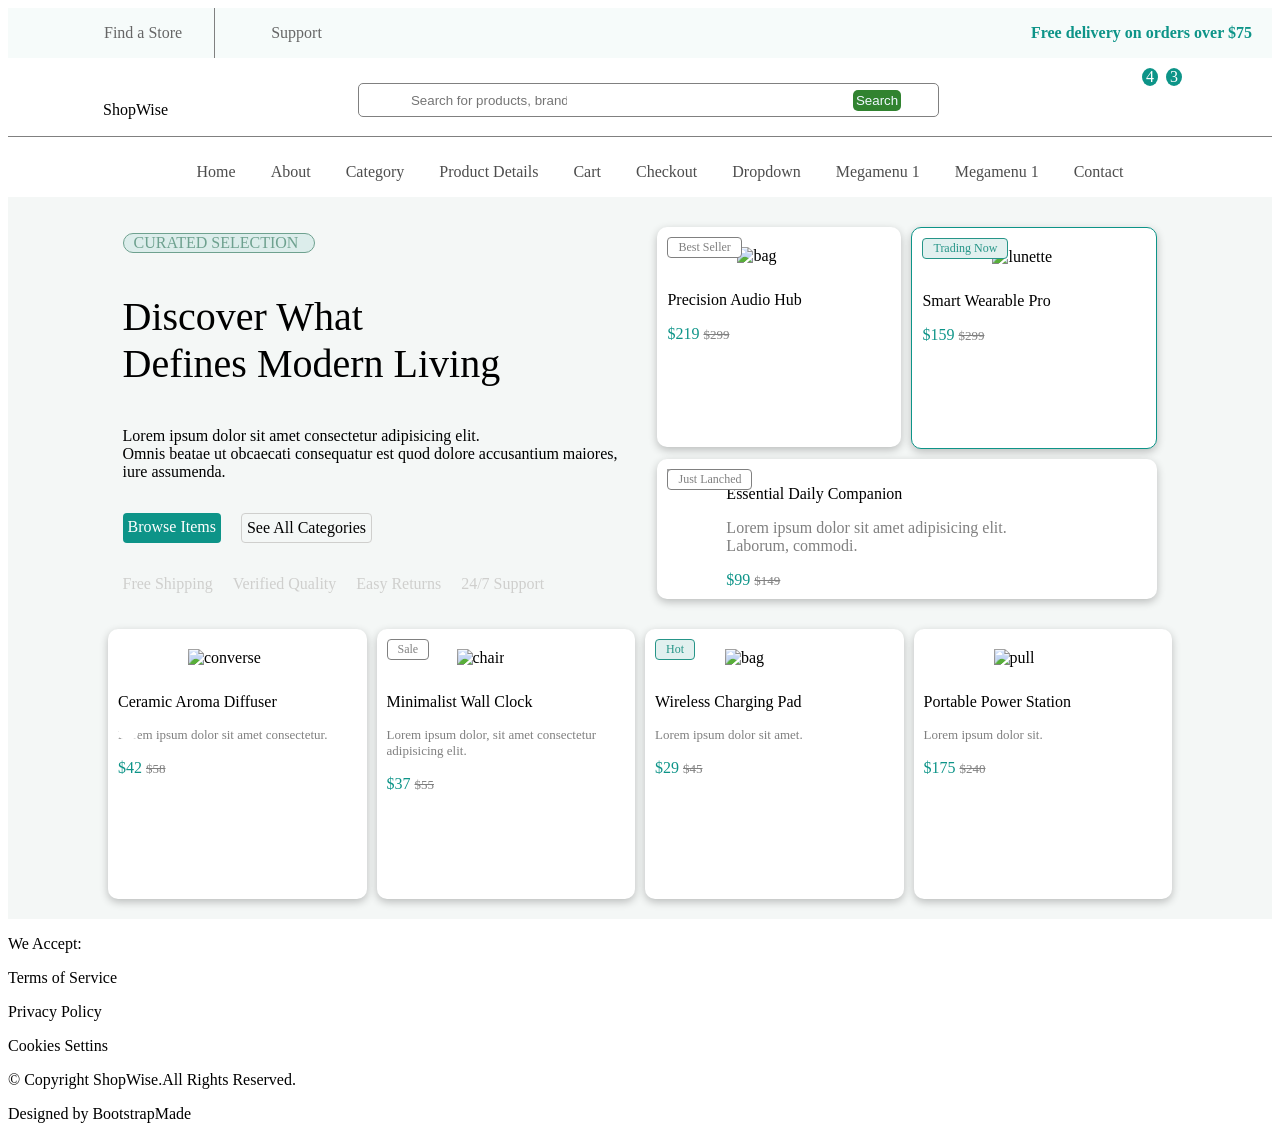
==== commit 8cb409dd: "Merge branch 'main' of https://github.com/omeima12/team-projet" ====
--- a/public/index.html
+++ b/public/index.html
@@ -16,8 +16,8 @@
       <div class="firstheader">
         <div class="container-icon">
           <div class="icon1">
-            <i class="fa-solid fa-map-pin"></i>
-            <p>Find a Store</p>
+            <p></p><i class="fa-solid fa-map-pin"></i>
+            Find a Store</p>
           </div>
 
           <div class="icon2">
@@ -36,10 +36,10 @@
       <div class="secondheader">
         <div class="center">
           <div>
-            <h2 class="title">
+            <p class="title">
               <i class="fa-solid fa-cart-shopping"></i>
               ShopWise
-            </h2>
+            </p>
           </div>
 
           <div class="container-input">
@@ -55,11 +55,11 @@
             <i class="fa-regular fa-circle-user nmb-icon"></i>
             <div class="nmb-icon">
               <i class="fa-regular fa-heart"></i>
-              <span class="nmb">4</span>
+              <p><span class="nmb">4</span></p>
             </div>
             <div class="nmb-icon">
               <i class="fa-solid fa-bag-shopping"></i>
-              <span class="nmb">3</span>
+              <p><span class="nmb">3</span></p>
             </div>
           </div>
         </div>
@@ -137,7 +137,7 @@
               <p class="price">$219 <span class="price1">$299</span></p>
             </div>
 
-            <div class="FirstBoxRight">
+            <div class="FirstBoxRight2">
               <img
                 class="image"
                 src="https://petiteoptique.ma/cdn/shop/files/Lunette-de-soleil-Unisex-Vogue-VO5327S-Petite-optique_1200x1200.jpg?v=1719680965"
@@ -233,362 +233,29 @@
           <p class="price">$175 <span class="price1">$240</span></p>
         </div>
       </section>
-
-
-
-     <!-- the third section in main -->
-        <section class="conta3">
-            <img class="winterlook" src="images/loo-book-winter.jpg" alt="">
-             <div class="box3">
-               <div><button class="btn1">New season</button></div>
-               <h2>Winter lookbook</h2>
-               <p>habitant morbi tristque senectus et netus et <br> malesuda fanmes ac turpis egestas. vestibulum torttor quam, feugiat <br> vtae ulitricies eget.</p>
-                <p class="text-mark"><img class="green-mark" src="icons/green-check-mark-icon-in-round-shape-design-png.webp" alt="">curated seasonal selections</p> 
-                <p class="text-mark"><img class="green-mark" src="icons/green-check-mark-icon-in-round-shape-design-png.webp" alt="">Exclusive online availability</p> 
-                <p class="text-mark"><img class="green-mark" src="icons/green-check-mark-icon-in-round-shape-design-png.webp" alt="">Complimentaryshipping included</p> 
-                  <div><button class="btn2vert">Explore Collection <i class="fa-solid fa-right-long" style="color: rgb(17, 11, 4);"></i></button></div> 
-             <!--the end of the box3  -->
-            </div>
-        </section>
-
-        <!-- the fourth section -->
-         <section class="conta4">
-            <!-- the start of the box4 -->
-        <div class="box4">
-         <img class="imgup" src="images/Layer-6-44-989x1200.avif" alt="">
-         <h4>Modern Menswear</h4>
-         <p class="fourthp">245 products</p>
-         <p><a href="">view all <i class="fa-solid fa-right-long class5" style="color: rgb(17, 11, 4);"></i> </a></p>
-        <!--the end of the box4 -->
-        </div>
-
-<!-- the start of the box4 -->
-        <div class="box4">
-         <img class="imgup1" src="images/ensemble-active-wear.webp" alt="">
-         <h4>Modern Menswear</h4>
-         <p class="fourthp">245 products</p>
-         <p><a href="">view all <i class="fa-solid fa-right-long class5" style="color: rgb(17, 11, 4);"></i> </a></p>
-        <!--the end of the box4 -->
-        </div>
-
-<!-- the start of the box4 -->
-        <div class="box4">
-         <img class="imgup" src="images/portrait-femme-portant-hijab-isolee_23-2149208413.avif" alt="">
-         <h4>Modern Menswear</h4>
-         <p class="fourthp">245 products</p>
-         <p><a href="">view all <i class="fa-solid fa-right-long class5" style="color: rgb(17, 11, 4);"></i> </a></p>
-        <!--the end of the box4 -->
-        </div>
-
-<!-- the start of the box4 -->
-        <div class="box4">
-         <img class="imgup" src="images/352599-50909-KANG-CROPPED-LEATHER-JACKET-2.webp" alt="">
-         <h4>Modern Menswear</h4>
-         <p class="fourthp">245 products</p>
-         <p><a href="">view all <i class="fa-solid fa-right-long class5" style="color: rgb(17, 11, 4);"></i> </a></p>
-        <!--the end of the box4 -->
-        </div>
-<!-- the end of the section -->
-         </section>
-
-
-         <!-- the start of the vivth section conta5 -->
-          <section class="conta5">
-            <!--? the div of the upper part of the section 5 -->
-      <div class="box5">
-        <h1>Best Sellers</h1>
-        <div class="lineth"><div class="linein"></div></div>
-        <p>Necessitatibus eius consequatur ex aliquid fuga eum quidem sint conseectetur velit</p> 
-    <!-- ?the end of the div upper part of the section 5 -->
-    </div>
-         
-
-          </section>
-
-          <!-- the start of the sixth section -->
-           <section class="conta6">
-        
-            <!-- the start of the box4 -->
-        <div class="box4">
-         <img class="imgup" src="images/womanshose.webp" alt="">
-         <button class="btn3">Limited</button>
-         <div class="textoflimited"><p class="plight">Premuim Collection </p> <div class="starnum"><p><i class="fa-solid fa-star" style="color: rgb(237, 153, 56);"></i>4.2<p class="plight">(24)</p></p></div></div>
-         <h4 class="h46">Donec sollicitudin molestie malessuada viverra.</h4>
-
-        <!-- the beginning of the div color-selector -->
-         <div class="color-selector">
-  <!--Red -->
-  <input type="radio" name="color" id="red" value="red" checked>
-  <label for="red" style="background-color: #ff0000;"></label>
-
-  <!-- Blue -->
-  <input type="radio" name="color" id="blue" value="blue">
-  <label for="blue" style="background-color: #0000ff;"></label>
-
-  <!-- Green -->
-  <input type="radio" name="color" id="green" value="green">
-  <label for="green" style="background-color: #008000;"></label>
-</div>
-  <div class="line2"></div>
-
-  <!-- the div of the lsat part in the box the price and the button  -->
-<div class="pricebtn">
-<p>$149</p>
-<button class="btn4"><i class="fa-solid fa-briefcase-medical" style="color: rgb(255, 255, 255);"></i></button>
-</div>
-         <!--the end of the box4 -->
-        </div>
-
-        
-            <!-- the start of the box4 -->
-        <div class="box4">
-         <img class="imgup" src="images/shoesami.webp" alt="">
-         <button class="btn3">Limited</button>
-         <div class="textoflimited"><p class="plight">Premuim Collection </p> <div class="starnum"><p><i class="fa-solid fa-star" style="color: rgb(237, 153, 56);"></i>4.2<p class="plight">(24)</p></p></div></div>
-         <h4 class="h46">Donec sollicitudin molestie malessuada viverra.</h4>
-
-        <!-- the beginning of the div color-selector -->
-         <div class="color-selector">
-  <!--Red -->
-  <input type="radio" name="color" id="red" value="red" checked>
-  <label for="red" style="background-color: #ff0000;"></label>
-
-  <!-- Blue -->
-  <input type="radio" name="color" id="blue" value="blue">
-  <label for="blue" style="background-color: #0000ff;"></label>
-
-  <!-- Green -->
-  <input type="radio" name="color" id="green" value="green">
-  <label for="green" style="background-color: #008000;"></label>
-</div>
-  <div class="line2"></div>
-
-  <!-- the div of the lsat part in the box the price and the button  -->
-<div class="pricebtn">
-<p>$149</p>
-<button class="btn4"><i class="fa-solid fa-briefcase-medical" style="color: rgb(255, 255, 255);"></i></button>
-</div>
-         <!--the end of the box4 -->
-        </div>
-
-        
-            <!-- the start of the box4 -->
-        <div class="box4">
-         <img class="imgup" src="images/shoesamiextra.avif" alt="">
-         <button class="btn3">Limited</button>
-         <div class="textoflimited"><p class="plight">Premuim Collection </p> <div class="starnum"><p><i class="fa-solid fa-star" style="color: rgb(237, 153, 56);"></i>4.2<p class="plight">(24)</p></p></div></div>
-         <h4 class="h46">Donec sollicitudin molestie malessuada viverra.</h4>
-
-        <!-- the beginning of the div color-selector -->
-         <div class="color-selector">
-  <!--Red -->
-  <input type="radio" name="color" id="red" value="red" checked>
-  <label for="red" style="background-color: #ff0000;"></label>
-
-  <!-- Blue -->
-  <input type="radio" name="color" id="blue" value="blue">
-  <label for="blue" style="background-color: #0000ff;"></label>
-
-  <!-- Green -->
-  <input type="radio" name="color" id="green" value="green">
-  <label for="green" style="background-color: #008000;"></label>
-</div>
-  <div class="line2"></div>
-
-  <!-- the div of the lsat part in the box the price and the button  -->
-<div class="pricebtn">
-<p>$149</p>
-<button class="btn4"><i class="fa-solid fa-briefcase-medical" style="color: rgb(255, 255, 255);"></i></button>
-</div>
-         <!--the end of the box4 -->
-        </div>
-
-        
-            <!-- the start of the box4 -->
-        <div class="box4">
-         <img class="imgup" src="images/chair.jpg" alt="">
-         <button class="btn3">Limited</button>
-         <div class="textoflimited"><p class="plight">Premuim Collection </p> <div class="starnum"><p><i class="fa-solid fa-star" style="color: rgb(237, 153, 56);"></i>4.2<p class="plight">(24)</p></p></div></div>
-         <h4 class="h46">Donec sollicitudin molestie malessuada viverra.</h4>
-
-        <!-- the beginning of the div color-selector -->
-         <div class="color-selector">
-  <!--Red -->
-  <input type="radio" name="color" id="red" value="red" checked>
-  <label for="red" style="background-color: #ff0000;"></label>
-
-  <!-- Blue -->
-  <input type="radio" name="color" id="blue" value="blue">
-  <label for="blue" style="background-color: #0000ff;"></label>
-
-  <!-- Green -->
-  <input type="radio" name="color" id="green" value="green">
-  <label for="green" style="background-color: #008000;"></label>
-</div>
-  <div class="line2"></div>
-
-  <!-- the div of the lsat part in the box the price and the button  -->
-<div class="pricebtn">
-<p>$149</p>
-<button class="btn4"><i class="fa-solid fa-briefcase-medical" style="color: rgb(255, 255, 255);"></i></button>
-</div>
-         <!--the end of the box4 -->
-        </div>
-
-        
-         
-           </section>
-
-
-           <!-- the strat of the seventh section -->
-            <section class="conta7">
-                <div class="box7">
-                    <p class="p7"><i class="fa-solid fa-fire" style="color: rgb(132, 126, 126);"></i>trending now</p>
-                    <p class="p7"><i class="fa-regular fa-lightbulb" style="color: rgb(132, 126, 126);"></i>Highest Rated</p>
-                    <p class="p7"><i class="fa-solid fa-bookmark" style="color: rgb(132, 126, 126);"></i>Hand-Picked</p>
-                </div>
-                <div class="line7"></div>
-            </section>
-
-            <!-- the start of the eighth container -->
-             <section class="conta8">
-                
-                         <!-- the start of the box4 -->
-        <div class="box6">
-         <img class="imgup" src="images/sac.webp" alt="">
-         <button class="btn9">New</button>
-         <div class="textoflimite"> <div class="starnu"><p><i class="fa-solid fa-star" style="color: rgb(237, 153, 56);"></i>4.2<p class="plight">(24)</p></p></div></div>
-         <h4 class="h46">Donec sollicitudin molestie malessuada viverra.</h4>
-           <p class="h47">$190</p>          
-         <!--the end of the box4 -->
-        </div>
-                
-                         <!-- the start of the box4 -->
-        <div class="box6">
-         <img class="imgup" src="images/glassses.jpg" alt="">
-        
-         <div class="textoflimites"> <div class="starnu"><p><i class="fa-solid fa-star" style="color: rgb(237, 153, 56);"></i>4.2<p class="plight">(24)</p></p></div></div>
-         <h4 class="h49">Donec sollicitudin molestie malessuada viverra.</h4>
-          <p class="h48">$190</p>
-         <!--the end of the box4 -->
-        </div>
-
-
-    <!-- the start of the box4 -->
- <div class="box6">
-         <img class="imgup" src="images/womanshose.webp" alt="">
-         
-         <div class="textoflimites"><div class="starnu"><p><i class="fa-solid fa-star" style="color: rgb(237, 153, 56);"></i>4.2<p class="plight">(24)</p></p></div></div>
-         <h4 class="h49">Donec sollicitudin molestie malessuada viverra.</h4>
-          <p class="h48">$190</p>
-
-         <!--the end of the box4 -->
-        </div>
-
-        <!-- the start of the box4 -->
- <div class="box6">
-         <img class="imgup" src="images/tshirt.webp" alt="">
-         <button class="btn7">-15%</button>
-         <div class="textoflimite"><div class="starnu"><p><i class="fa-solid fa-star" style="color: rgb(237, 153, 56);"></i>4.2<p class="plight">(24)</p></p></div></div>
-         <h4 class="h46">Donec sollicitudin molestie malessuada viverra.</h4>
-          <p class="h47">$190</p>
-
-         <!--the end of the box4 -->
-        </div>
-
-                <!-- the last part of the container 8 -->
-             </section>
-
-
-           <!-- the beginnig of the container number 9 -->
-            <section class="conta9">
-               
-                <!-- the div that contain everything but in the section -->
-                <div class="boxconta">
- <!-- the startv of the div btext -->
-            <div class="btext">
-             <button class="btnme"><i class="fa-solid fa-bolt" style="color: rgb(246, 170, 94);"></i>Flash sale-Up to 60% off</button>
-              <h2>Exclusive Offers just for you</h2>
-              <p>Pellentesque habitant morbi tristique senectyus et malesuada fames ac <br> turpis egestas.Don't miss these limited-timme savings.</p>
-<!--? the end of the btext  -->
-            </div>
-
-<!-- the start of the div bnum -->
-            <div class="bnum">
-           <p class="ends"><i class="fa-solid fa-hourglass-start" style="color: rgb(201, 196, 190);"></i>Ends in:</p>
-           <div class="timee">
-            <div class="timer"><h2>232</h2><p>Days</p></div>
-           <div class="timer"><h2>16</h2><p>hours</p></div>
-           <div class="timer"><h2>12</h2><p>minutes</p></div>
-           <div class="timer"><h2>38</h2><p>seconds</p></div>
-           </div>
-           
-<!-- ?the end of the div bnum -->
-            </div>
-
-            <!-- the start of the div bbtn -->
-            <div class="bbtn">
-              <button class="claim">Claim Offer <i class="fa-solid fa-right-long class5" style="color: rgb(17, 11, 4);"></i></button>
-              <button class="all">View all items</button>
-<!-- ?the end of the bbtn -->
-            </div>
-            <!-- the end of that div that contain everything which is exist in section -->
-                </div>
-               
-            </section>
-
-            <!-- the start of the teenth section -->
-             <section class="conta10">
-
-            <div class="box9">
-         <img class="imgup" src="images/Black-Laptop-Backpack-PNG-High-Quality-Image.png" alt="">
-         <button class="btn9">-45%</button>
-         <div class="textoflimited"> <div class="starnu"><p><i class="fa-solid fa-star" style="color: rgb(237, 153, 56);"></i><i class="fa-solid fa-star" style="color: rgb(237, 153, 56);"></i><i class="fa-solid fa-star" style="color: rgb(237, 153, 56);"></i><i class="fa-solid fa-star" style="color: rgb(237, 153, 56);"></i><p class="plight">(24)</p></p></div></div>
-         <h4 class="plg">Donec sollicitudin molestie malessuada viverra.</h4>
-           <div class="h40"><p class="throw">219</p><p class="pforpri">$190</p></div> 
-          <button class="btnnam"><i class="fa-solid fa-briefcase-medical" style="color: rgb(89, 236, 84);"></i> Add to cart</button>
-
-         <!--the end of the box4 -->
-        </div>
-                
-                         <!-- the start of the box4 -->
-        <div class="box9">
-         <img class="imgup" src="images/fitness shos.webp" alt="">
-        <button class="btn9">-35%</button>
-         <div class="textoflimited"> <div class="starnu"><p><i class="fa-solid fa-star" style="color: rgb(237, 153, 56);"></i><i class="fa-solid fa-star" style="color: rgb(237, 153, 56);"></i><i class="fa-solid fa-star" style="color: rgb(237, 153, 56);"></i><i class="fa-solid fa-star" style="color: rgb(237, 153, 56);"></i><p class="plight">(24)</p></p></div></div>
-         <h4 class="plg">Donec sollicitudin molestie malessuada viverra.</h4>
-          <div class="h40"><p class="throw">219</p><p class="pforpri">$190</p></div>
-         <button class="btnnam"><i class="fa-solid fa-briefcase-medical" style="color: rgb(89, 236, 84);"></i> Add to cart</button>
-         <!--the end of the box4 -->
-        </div>
-
-
-    <!-- the start of the box4 -->
- <div class="box9">
-         <img class="imgup" src="images/sitting-chair-images-png.webp" alt="">
-         <button class="btn9">-50%</button>
-         <div class="textoflimited"><div class="starnu"><p><i class="fa-solid fa-star" style="color: rgb(237, 153, 56);"></i><i class="fa-solid fa-star" style="color: rgb(237, 153, 56);"></i><i class="fa-solid fa-star" style="color: rgb(237, 153, 56);"></i><i class="fa-solid fa-star" style="color: rgb(237, 153, 56);"></i><p class="plight">(24)</p></p></div></div>
-         <h4 class="plg">Donec sollicitudin molestie malessuada viverra.</h4>
-          <div class="h40"><p class="throw">219</p><p class="pforpri">$190</p></div>
-          <button class="btnnam"><i class="fa-solid fa-briefcase-medical" style="color: rgb(89, 236, 84);"></i> Add to cart</button>
-
-         <!--the end of the box4 -->
-        </div>
-
-        <!-- the start of the box4 -->
- <div class="box9">
-         <img class="imgup" src="images/black-high-heel-shoes-on-transparent-background-png.webp" alt="">
-         <button class="btn9">-55%</button>
-         <div class="textoflimited"><div class="starnu"><p><i class="fa-solid fa-star" style="color: rgb(237, 153, 56);"></i><i class="fa-solid fa-star" style="color: rgb(237, 153, 56);"></i><i class="fa-solid fa-star" style="color: rgb(237, 153, 56);"></i><i class="fa-solid fa-star" style="color: rgb(237, 153, 56);"></i><p class="plight">(24)</p></p></div></div>
-         <h4 class="plg">Donec sollicitudin molestie malessuada viverra.</h4>
-          <div class="h40"><p class="throw">219</p><p class="pforpri">$190</p></div>
-          <button class="btnnam"><i class="fa-solid fa-briefcase-medical" style="color: rgb(89, 236, 84);"></i> Add to cart</button>
-
-         <!--the end of the box4 -->
-        </div>
-
-
-             </section>
-</main>
+    </main>
+
+    <!-- !----Footer-- -->
+     <footer>
+      <div class="LastFooterW">
+      <p> We Accept:
+        <i class="fa-regular fa-credit-card"></i>
+        <i class="fa-brands fa-paypal"></i>
+        <i class="fa-brands fa-apple"></i>
+        <i class="fa-brands fa-google"></i>
+        <i class="fa-solid fa-shop"></i>
+        <i class="fa-regular fa-money-bill-1"></i>
+      </p>
+
+      <div class="DivFooter">
+        <p>Terms of Service</p>
+        <p>Privacy Policy</p>
+        <p>Cookies Settins</p>
+      </div>
+
+      <p>&copy Copyright <span class="shop">ShopWise.</span>All Rights Reserved.</p>
+      <p>Designed by <span class="Bootstr">BootstrapMade</span> </p>
+      </div>
+     </footer>
   </body>
 </html>
--- a/public/css/app.css
+++ b/public/css/app.css
@@ -52,8 +52,15 @@
     padding: 10px;
     position: relative;
 }
-.FirstBoxRight:hover{
-    border: 2px solid rgb(13, 148, 136);
+.FirstBoxRight2{
+    border: 1px solid rgb(13, 148, 136);
+    flex: 1;
+    height: 200px;
+    box-shadow: rgba(0, 0, 0, 0.24) 0px 3px 8px;
+    border-radius: 10px;
+    background-color: white;
+    padding: 10px;
+    position: relative;
 }
 .FirstBoxRight1{
     /* border: 1px solid gray; */
@@ -74,19 +81,19 @@
 .containerbox{ 
     display: flex;
     gap: 10px;
-    
+    width: 500px;
+
 
 }
 
 
 .firstheader{
-
     width: 100%;
-    padding-top: 1%;
-    padding-bottom: 1%;
+    /* padding-top: 1%;
+    padding-bottom: 1%; */
     display: flex;
     justify-content: space-between;
-    background-color: rgb(239, 237, 237);
+    background-color: rgb(246, 251, 250);
 }
 
 
@@ -98,7 +105,7 @@
 }
 
 .icon1 {
-    display: flex;
+     /* display: flex;  */
     flex-direction: row;
     padding-left: 6rem;
 }
@@ -107,7 +114,7 @@
 
     display: flex;
     flex-direction: row;
-    border-left: 3px solid gray;
+    border-left: 1px solid gray;
 
 }
 
@@ -119,22 +126,21 @@
 
 
 .container-para {
-    color: rgb(49, 131, 48);
+    color: rgb(13, 148, 136);
     padding-right: 20px;
+    font-weight: bold;
 }
 
 
 
 .secondheader {
-
     width: 100%;
-    padding-top: 4%;
-    padding-bottom: 4%;
+     padding-top: 2%;
+    /* padding-bottom: 2%;  */
     display: flex;
     justify-content: space-between; 
     flex-direction: column;
-     background-color: rgb(55, 55, 87); 
-     background-color: aliceblue; 
+    
 
 }
 
@@ -143,30 +149,33 @@
     display: flex;
     flex-direction: row;
     justify-content: space-around;
-    gap: 100px;
+    /* gap: 50px; */
     border-bottom: 1px solid gray;
-    padding-bottom: 20px;
+    /* padding-bottom: 20px; */
 
 }
 
 
 
 .title i {
-
-    color: rgb(49, 131, 48);
+   font-size: 18px;
+    color: rgb(13, 148, 136);
+   
 }
 
 
 
 .container-input {
-
-    width: 35%;
+    height: 30px;
+    width: 45%;
     border: 1px solid gray;
     border-radius: 5px;
     display: flex;
     justify-content: center;
     align-items: center;
     padding: 1px 0 1px 10px;
+    background-color: white;
+    
 
 }
 
@@ -185,7 +194,7 @@
     border: none;
     background-color: rgb(49, 131, 48);
     border-radius: 5px;
-    padding: 15px 25px 15px 25px;
+    /* padding: 15px 25px 15px 25px; */
     color: aliceblue;
 
 }
@@ -206,17 +215,17 @@
     display: flex;
     flex-direction: row;
     gap: 1.5rem;
-     font-size: large; 
     color: rgb(112, 111, 111);
 }
 
 .nmb {
     position: absolute;
-    background-color: rgb(49, 131, 48);
+    background-color: rgb(13, 148, 136);
     color: white;
-    display: flex;
-    gap: 10px;
-    width: 500px;
+    right: -5px;
+    top: -15px;
+    border-radius: 50%;
+    padding: 0px 4px;
     
     
     
@@ -308,9 +317,9 @@
 }
 
 
-
-
-.c{ 
+/* --------------------------- */
+
+/* .nmb-icon{ 
     justify-content: center;
     text-align: center;
     font-size: 15px;
@@ -318,14 +327,17 @@
     width: 22px;
     height: 22px;
     right: -8px;
-    top: -10px;
-
-}
+    top: -10px;  */
+
+
 
 .nmb-icon {
+   font-size: 16px;
     position: relative;
     display: inline-block;
-    font-size: 30px;
+    
+
+  
 }
 
 
@@ -334,7 +346,7 @@
     flex-direction: row;
      gap: 30px; 
     justify-content: center;
-    padding-top: 20px;
+    padding-top: 10px;
 }
 
 
@@ -342,7 +354,7 @@
     display: flex;
     flex-direction: row;
     gap: 35px;
-    padding-right: 305px;
+    /* padding-right: 305px; */
     color: gray;
 }
  .nav-ul li{
@@ -715,70 +727,23 @@
 color: aliceblue;
 padding: 2vh;
 border-radius: 10px ;
-}
-.all{
-    background-color:rgb(32, 56, 86) ;
-color: aliceblue;
-padding: 2vh;
-border-radius: 10px ;
-}
-.btnme{
-    border: 1px solid green;
-margin-top: 5px;
-    background-color: rgb(40, 70, 107);
-    color: aquamarine;
-    border-radius: 17px;
-    padding: 7px;
-}
-
-/* the container number 10 */
-.conta10{
-    display: flex;
-     background-color:rgb(32, 56, 86) ;
-     gap: 3.2vw;
-     justify-content: center;
-}
-.box9{
-    margin-top: 5vh;
-        border: 1px solid gray;
-    width: 20vw;
-    border-radius: 10px;
+/* ---------Last Footer W------- */
+.LastFooterW{
+    background-color:rgb(247, 247, 248) ;
+    text-align: center;
+    padding: 10px;
+    color: rgb(137, 145, 157);
+}
+.DivFooter{
     display: flex;
     justify-content: center;
     align-items: center;
-    flex-direction: column;
-     overflow: hidden;
-     font-family: 'Gill Sans', 'Gill Sans MT', Calibri, 'Trebuchet MS', sans-serif;
-background-color:rgb(40, 70, 107) ;
-color: aliceblue;
-
-}
-
-.throw{
-    text-decoration: line-through;
-    display: flex;
-    flex-direction: column;
-}
-.h40{
-    margin-right: 10vw;
-    display: flex;
-    flex-direction: ;
-    padding: 0%;
-    gap: 10px;
-}
-.btnnam{
-    background-color:rgb(32, 56, 86) ;
-    border-radius: 5px;
-    border: 1px solid green;
-    color: rgb(6, 184, 6);
-   padding: 10px;
-   width: 16vw;
-   margin-bottom: 1vh;
-}
-.pforpri{
-    color: aqua;
-}
-.plg{
-    position: relative;
-    left: 1vw;
-}+    gap: 20px;
+    color: rgb(185, 183, 183);
+}
+.shop{
+    font-weight: bold;
+}
+.Bootstr{
+    color: rgb(86, 174, 164);
+}
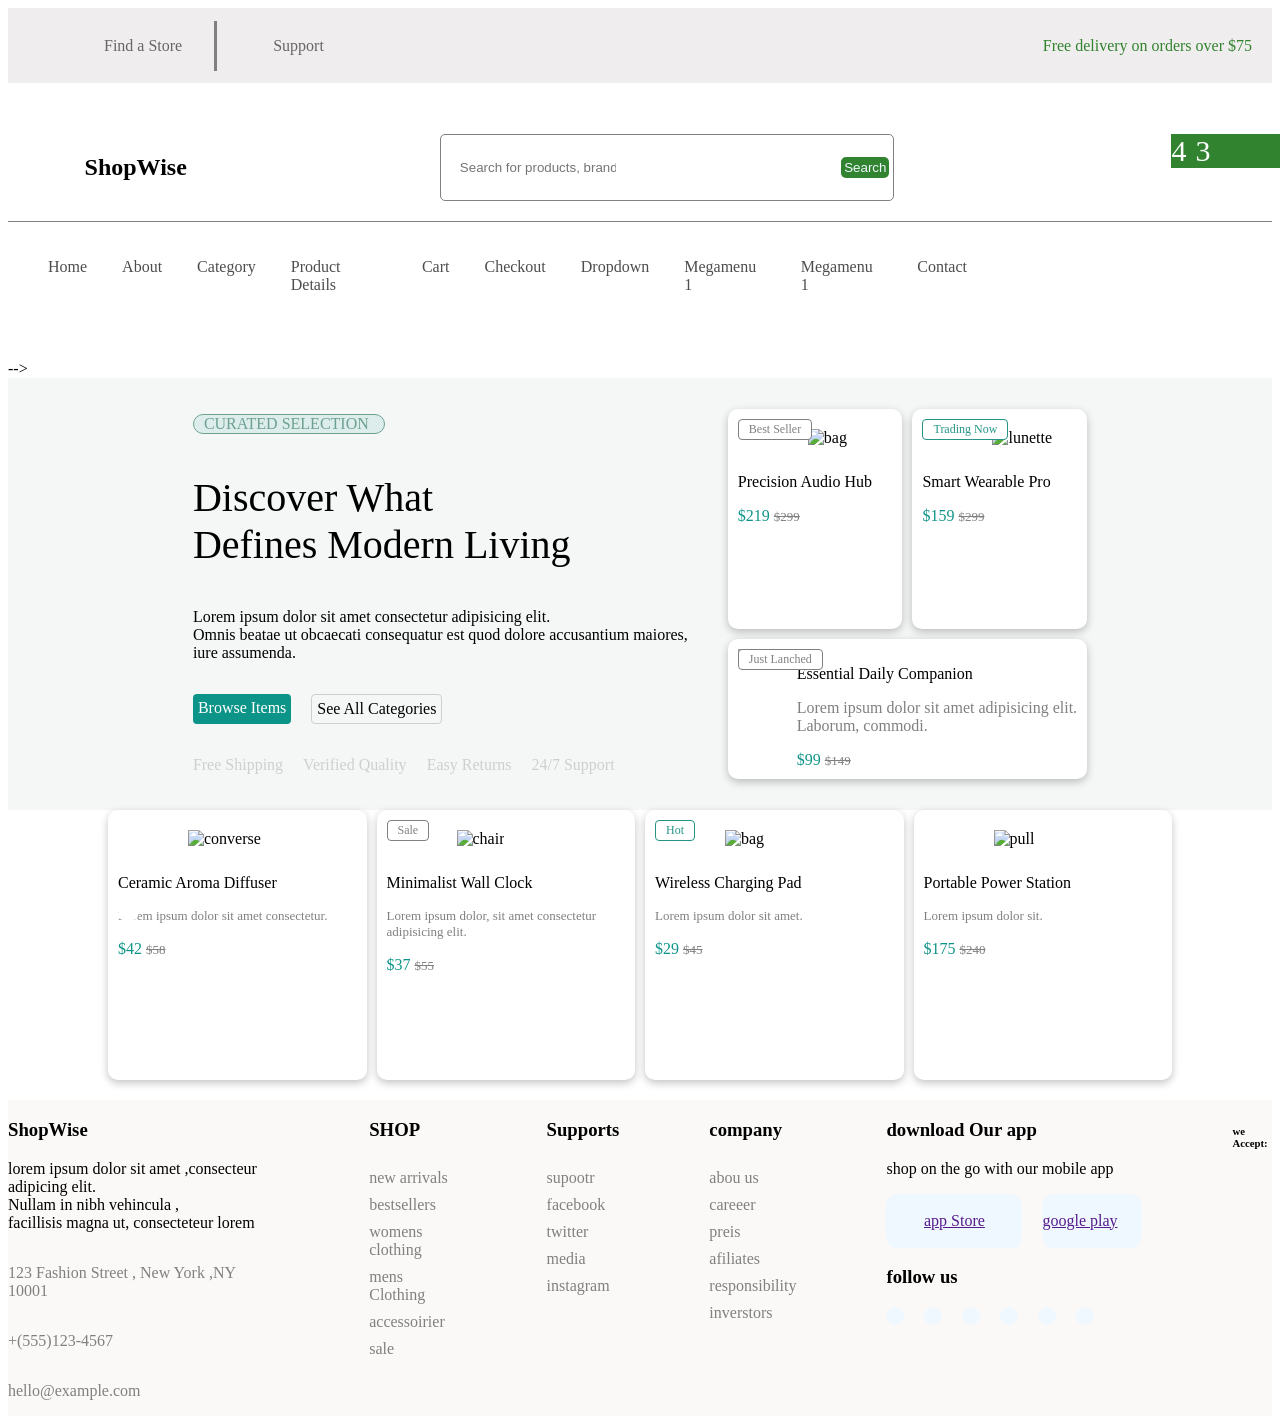
==== commit 4112c44e: "footer" ====
--- a/public/index.html
+++ b/public/index.html
@@ -10,14 +10,18 @@
       crossorigin="anonymous"
     ></script>
   </head>
- 
-  <body>
+ <body>
+
+    
+
+
+
     <header>
       <div class="firstheader">
         <div class="container-icon">
           <div class="icon1">
-            <p></p><i class="fa-solid fa-map-pin"></i>
-            Find a Store</p>
+            <i class="fa-solid fa-map-pin"></i>
+            <p>Find a Store</p>
           </div>
 
           <div class="icon2">
@@ -36,10 +40,10 @@
       <div class="secondheader">
         <div class="center">
           <div>
-            <p class="title">
+            <h2 class="title">
               <i class="fa-solid fa-cart-shopping"></i>
               ShopWise
-            </p>
+            </h2>
           </div>
 
           <div class="container-input">
@@ -55,11 +59,11 @@
             <i class="fa-regular fa-circle-user nmb-icon"></i>
             <div class="nmb-icon">
               <i class="fa-regular fa-heart"></i>
-              <p><span class="nmb">4</span></p>
+              <span class="nmb">4</span>
             </div>
             <div class="nmb-icon">
               <i class="fa-solid fa-bag-shopping"></i>
-              <p><span class="nmb">3</span></p>
+              <span class="nmb">3</span>
             </div>
           </div>
         </div>
@@ -88,11 +92,11 @@
           </nav>
         </div>
       </div>
-    </header>
-    <!-- !this is the main -->
-<main>
-
-      <section class="FirstSection">
+    </header> -->
+    <!-- footer  -->
+
+    <main>
+        <section class="FirstSection">
         <div class="LeftBox">
           <p class="FirstTitle">CURATED SELECTION</p>
           <p class="BigTitle">
@@ -137,7 +141,7 @@
               <p class="price">$219 <span class="price1">$299</span></p>
             </div>
 
-            <div class="FirstBoxRight2">
+            <div class="FirstBoxRight">
               <img
                 class="image"
                 src="https://petiteoptique.ma/cdn/shop/files/Lunette-de-soleil-Unisex-Vogue-VO5327S-Petite-optique_1200x1200.jpg?v=1719680965"
@@ -235,27 +239,92 @@
       </section>
     </main>
 
-    <!-- !----Footer-- -->
-     <footer>
-      <div class="LastFooterW">
-      <p> We Accept:
-        <i class="fa-regular fa-credit-card"></i>
-        <i class="fa-brands fa-paypal"></i>
-        <i class="fa-brands fa-apple"></i>
-        <i class="fa-brands fa-google"></i>
-        <i class="fa-solid fa-shop"></i>
-        <i class="fa-regular fa-money-bill-1"></i>
-      </p>
-
-      <div class="DivFooter">
-        <p>Terms of Service</p>
-        <p>Privacy Policy</p>
-        <p>Cookies Settins</p>
-      </div>
-
-      <p>&copy Copyright <span class="shop">ShopWise.</span>All Rights Reserved.</p>
-      <p>Designed by <span class="Bootstr">BootstrapMade</span> </p>
-      </div>
-     </footer>
+<footer>
+    <!-- <section class="sec-footer">
+    <div class="h1">
+        <h1> join our newsletter </h1></div>
+
+    <p class="parag"> subscribe to get special offers, freegiveways , and once-in-a-lifetime deals. </p>
+     <div class="input2">
+        <input type="text">
+    </div>
+    <div class="container-input button">
+        <button>Subscribe</button>
+    </div> -->
+    <!-- footer2 -->
+          <div class="firstcard">
+    <div>
+        <h3> ShopWise </h3>
+        <p>  lorem ipsum dolor sit amet ,consecteur adipicing elit.  <br>Nullam in nibh vehincula ,<br> facillisis magna ut, consecteteur lorem  </p>
+        <div class="location">
+
+        <p><i class="fa-solid fa-location-dot" style="color: rgb(77, 224, 175);"></i> 123 Fashion Street , New York ,NY 10001</p>
+        <p><i class="fa-solid fa-phone" style="color: rgb(77, 224, 175);"></i> +(555)123-4567</p>
+        <p> <i class="fa-solid fa-message" style="color: rgb(77, 224, 175);"></i> hello@example.com</p>
+
+        </div>
+    </div>
+  
+    <div class="card2">
+        <h3> SHOP</h3>
+        <a href="">new arrivals</a>
+        <a href="">bestsellers</a>
+        <a href="">womens clothing</a>
+        <a href="">mens Clothing </a>
+        <a href="">accessoirier</a>
+        <a href="">sale</a>
+    </div>
+    <div class="card2">
+        <h3>Supports</h3>
+        <a href="">supootr</a>
+        <a href="">facebook</a>
+        <a href="">twitter</a>
+        <a href="">media</a>
+        <a href="">instagram</a>
+    </div>
+    <div class="card2">
+        <h3>company</h3>
+        <a href=""> abou us </a>
+        <a href="">careeer</a>
+        <a href="">preis</a>
+        <a href="">afiliates</a>
+        <a href=""> responsibility</a>
+        <a href="">inverstors</a>
+    </div>
+    <div class="lastcard">
+    <div class="lastcard1">
+      <h3> download Our app</h3>
+      <p>shop on the go with our mobile app</p>
+    </div>
+    <div class="buttons">
+      <div class="app"> <a href=""> <i class="fa-brands fa-apple"></i>app Store</a></div>
+      <div class="google">  <a href=""><i class="fa-brands fa-google-play"></i> google play</a></div>
+    </div>
+    <div class="follow">
+          <h3> follow us </h3>
+    <div class="icons">
+      <div class="ic"><i class="fa-brands fa-facebook"></i> </div>
+      <div class=" ic"><i class="fa-brands fa-instagram"></i> </div>
+      <div class="ic"><i class="fa-brands fa-x-twitter"></i> </div>
+      <div class="ic"><i class="fa-brands fa-tiktok"></i> </div>
+      <div class="ic"><i class="fa-brands fa-pinterest"></i> </div>
+      <div class="ic"><i class="fa-brands fa-youtube"></i> </div>
+    </div>
+    </div>
+    </div>
+    </section>
+    <!-- footer3 -->
+    <section>
+    <div>
+      <h6>we Accept:<i class="fa-regular fa-credit-card"></i> </h6>
+    </div>
+    </section>
+    
+
+</footer>
+ <!-- !this is the main  -->
+    
+      
+  
   </body>
 </html>
--- a/public/css/app.css
+++ b/public/css/app.css
@@ -1,4 +1,3 @@
-
 .FirstTitle{
     color:rgb(110, 161, 143) ;
     background-color:rgb(220, 237, 235) ;
@@ -52,15 +51,8 @@
     padding: 10px;
     position: relative;
 }
-.FirstBoxRight2{
-    border: 1px solid rgb(13, 148, 136);
-    flex: 1;
-    height: 200px;
-    box-shadow: rgba(0, 0, 0, 0.24) 0px 3px 8px;
-    border-radius: 10px;
-    background-color: white;
-    padding: 10px;
-    position: relative;
+.FirstBoxRight:hover{
+    border: 2px solid rgb(13, 148, 136);
 }
 .FirstBoxRight1{
     /* border: 1px solid gray; */
@@ -81,19 +73,19 @@
 .containerbox{ 
     display: flex;
     gap: 10px;
-    width: 500px;
-
+    
 
 }
 
 
 .firstheader{
+
     width: 100%;
-    /* padding-top: 1%;
-    padding-bottom: 1%; */
+    padding-top: 1%;
+    padding-bottom: 1%;
     display: flex;
     justify-content: space-between;
-    background-color: rgb(246, 251, 250);
+    background-color: rgb(239, 237, 237);
 }
 
 
@@ -105,7 +97,7 @@
 }
 
 .icon1 {
-     /* display: flex;  */
+    display: flex;
     flex-direction: row;
     padding-left: 6rem;
 }
@@ -114,7 +106,7 @@
 
     display: flex;
     flex-direction: row;
-    border-left: 1px solid gray;
+    border-left: 3px solid gray;
 
 }
 
@@ -126,21 +118,22 @@
 
 
 .container-para {
-    color: rgb(13, 148, 136);
+    color: rgb(49, 131, 48);
     padding-right: 20px;
-    font-weight: bold;
 }
 
 
 
 .secondheader {
+
     width: 100%;
-     padding-top: 2%;
-    /* padding-bottom: 2%;  */
+    padding-top: 4%;
+    padding-bottom: 4%;
     display: flex;
     justify-content: space-between; 
     flex-direction: column;
-    
+     background-color: rgb(55, 55, 87); 
+     background-color: white;
 
 }
 
@@ -149,33 +142,30 @@
     display: flex;
     flex-direction: row;
     justify-content: space-around;
-    /* gap: 50px; */
+    gap: 100px;
     border-bottom: 1px solid gray;
-    /* padding-bottom: 20px; */
+    padding-bottom: 20px;
 
 }
 
 
 
 .title i {
-   font-size: 18px;
-    color: rgb(13, 148, 136);
-   
+
+    color: rgb(49, 131, 48);
 }
 
 
 
 .container-input {
-    height: 30px;
-    width: 45%;
+
+    width: 35%;
     border: 1px solid gray;
     border-radius: 5px;
     display: flex;
     justify-content: center;
     align-items: center;
     padding: 1px 0 1px 10px;
-    background-color: white;
-    
 
 }
 
@@ -194,7 +184,7 @@
     border: none;
     background-color: rgb(49, 131, 48);
     border-radius: 5px;
-    /* padding: 15px 25px 15px 25px; */
+    padding: 15px 25px 15px 25px;
     color: aliceblue;
 
 }
@@ -215,17 +205,17 @@
     display: flex;
     flex-direction: row;
     gap: 1.5rem;
+     font-size: large; 
     color: rgb(112, 111, 111);
 }
 
 .nmb {
     position: absolute;
-    background-color: rgb(13, 148, 136);
+    background-color: rgb(49, 131, 48);
     color: white;
-    right: -5px;
-    top: -15px;
-    border-radius: 50%;
-    padding: 0px 4px;
+    display: flex;
+    gap: 10px;
+    width: 500px;
     
     
     
@@ -259,7 +249,7 @@
   position: absolute;
   top: 10px;
   left: 10px; 
-  background-color: rgb(226, 240, 239);
+  background-color: white;
   color: rgb(38, 149, 136);
   padding: 2px 10px;
   border-radius: 4px; 
@@ -273,7 +263,7 @@
     display: flex;
     justify-content: center;
     align-items: center;
-    background-color: rgb(244, 247, 246);
+    background-color:white;
     padding: 0px 100px;
     gap: 10px;
     padding-bottom: 20px;
@@ -317,9 +307,9 @@
 }
 
 
-/* --------------------------- */
-
-/* .nmb-icon{ 
+
+
+.c{ 
     justify-content: center;
     text-align: center;
     font-size: 15px;
@@ -327,17 +317,14 @@
     width: 22px;
     height: 22px;
     right: -8px;
-    top: -10px;  */
-
-
+    top: -10px;
+
+}
 
 .nmb-icon {
-   font-size: 16px;
     position: relative;
     display: inline-block;
-    
-
-  
+    font-size: 30px;
 }
 
 
@@ -346,15 +333,17 @@
     flex-direction: row;
      gap: 30px; 
     justify-content: center;
-    padding-top: 10px;
-}
-
+    padding-top: 20px;
+}
+.navigation{
+    background-color: white;
+}
 
 .navigation .nav-ul {
     display: flex;
     flex-direction: row;
     gap: 35px;
-    /* padding-right: 305px; */
+    padding-right: 305px;
     color: gray;
 }
  .nav-ul li{
@@ -367,383 +356,118 @@
  }
 .nav-ul a:hover{
     color: rgb(3, 97, 3);
-}.conta3{
-     display: flex;
-     justify-content: center;
-     gap: 5vw;
-}
-
-.winterlook{
-    width: 50vw;
-    height: 70vh;
+}
+
+.sec-footer{
+    background-color: azure;
+}
+.h1{
+    color: black;
+    display: flex;
+    justify-content: center;
+    align-items: center;
+    
+}
+.parag{
+    display: flex;
+    justify-content: center;
+    align-items: center;
+
+}
+.input2{
+    display: flex;
+    align-items: center;
+    justify-content: center;
+    border: none;
+    border-radius: 100px;
+}
+.button{
+    display: flex;
+     border: none;
     border-radius: 10px;
-}
-
-.box3{
+    color: aliceblue;
+
+
+    
+}
+.firstcard{
+    background-color: rgb(250, 249, 247);
+    display: flex;
+    gap: 90px;
+    justify-content: center;
+    flex-direction: row;
+    width: 100%;
+}
+
+.icons{
+    display: flex;
+    flex-direction: row;
+    gap: 20px;
+}
+.buttons{
+    display: flex;
+    gap: 20px;
+    flex-direction: row;
+}
+.app{
+    display: flex;
+    background-color: aliceblue;
     border-radius: 10px;
-    padding: 2vw;
-    display: flex;
-    flex-direction: column;
-    justify-content: center;
-    border: 0.01vh solid rgb(155, 154, 154);
-}
-.green-mark{
-    width: 1.5vw;
-}
-.text-mark{
-    display: flex;
-    align-items: center;
-    gap: 5px;
-}
-.btn1{
-    color: rgb(152, 232, 32);
-    background-color: rgb(234, 235, 237);
-    border: none;
+    padding: 2vh;
+    width: 100px;
+    align-items: center;
+    justify-content: center;
+}
+.google{
+    display: flex;
+    background-color: aliceblue;
+    border-radius:10px ;
+    width: 100px;
+    align-items: center;
+}
+.follow{
+    display: flex;
+    flex-direction: column;
+}
+.lastcard{
+    display: flex;
+    flex-direction: column;
+}
+.card2{
+    display: flex;
+    flex-direction: column;
+    gap: 1vh;
+
+}
+.card2 a{
+    text-decoration: none;
+    color: gray;
+}
+.ic{
+    background-color: aliceblue;
+    border-radius: 100%;
     padding: 1vh;
-    border-radius: 10px;
-}
-.btn2vert{
-    color: rgb(19, 23, 14);
-    background-color: rgb(44, 234, 79);
-    border: none;
-    padding: 1vh;
-    border-radius: 10px;
-}
-/* the fourth section */
-.conta4{
-    margin-top: 8vh;
-display: flex;
-flex-direction: row;
-justify-content: center;
-gap: 4vw;
-}
-.class5{
-    font-size: small;
-}
-.fourthp{
+}
+.location{
+    display: flex;
+    flex-direction: column;
     color: gray;
-  
-    
-}
-.thevivthp{
- 
-}
-.box4 img{
-    object-fit: contain;
-    object-fit: cover;
-}
-.imgup{
-    height: 44vh;
-    width: 23vw;
-   border-top-right-radius: 10px;
-   border-top-left-radius: 10px;  
-}
-.imgup1{
-    height: 44vh;
-    width: 22vw;
-   border-top-right-radius: 10px;
-   border-top-left-radius: 10px;  
-}
-
-.box4{
-    border: 1px solid gray;
-    width: 20vw;
-    border-radius: 10px;
-    display: flex;
-    flex-direction: column;
-    align-items: center;
-     overflow: hidden;
-     font-family: 'Gill Sans', 'Gill Sans MT', Calibri, 'Trebuchet MS', sans-serif;
-}
-.box4 a{
-    color: rgb(132, 212, 11);
-}
-
-/* the vivth section */
-.conta5{
- display: flex;
- justify-content: center;
-
-}
-.linein{
-margin-top: -0.5vh;
-    height: 1.5vh;
-    width: 5vw;
-    background-color: rgb(109, 174, 11);
-}
-.lineth{
-display: flex;
-justify-content: center;
-    height: 1px;
-    width: 13vw;
-    background-color: black;
-}
-.box5{
-    display: flex;
-    flex-direction: column;
-    align-items: center;
-}
-.btn3{
-    position: relative;
-    top:-42vh;
-    left: -7vw;
-    padding: 1vh;
-    border-radius: 10px;
-    border: none;
-    background-color: rgb(217, 240, 247);
-    color: green;
-}
-
-/* the sixth container */
-
-.conta6{
-   
-display: flex;
-flex-direction: row;
-justify-content: center;
-gap: 4vw;
-}
-.textoflimited{
-    height: 7vh;
-    width: 24vw;
-    display: flex;
-    justify-content: space-around;
-}
-.plight{
-    color: rgb(172, 170, 170);
-}
-.starnum{
-    display: flex;
-    gap: 0.1vw;
-}
-.color-selector{
-   
-    margin-right: 10vw;
-}
-/*? Hide the default radio buttons */
-.color-selector input[type="radio"] {
-  display: none;
-}
-
-/*? Style labels as color swatches */
-.color-selector label {
-  display: inline-block;
-  width: 1vw;
-  height: 2.4vh;
-  border-radius: 50%;
-  cursor: pointer;
-  border: 2px solid transparent;
-  margin-right: 10px;
-  transition: border-color 0.3s ease;
-}
-.line2{
-    height: 0.1vh;
-    width: 25vw;
-    background-color: black;
-}
-
-.btn4{
-    padding: 0.5vw;
-    border-radius: 10px;
-    border: none;
-    background-color: rgb(74, 237, 74);
-}
-.pricebtn{
-    display: flex;
-    justify-content: space-around;
-    align-items: center;
-    width: 30vw;
-    font-weight: 800;
-}
-.h46{
-    margin-left: 0.5vw;
-}
-.box7{
-    display: flex;
-    justify-content: space-around;
-   margin-top: 5vh;
-    width: 30vw;
-
-}
-
-.line7{
-    margin-left: 1vw;
-    width: 28vw;
-    background-color: rgb(8, 10, 9);
-    height: 0.2vh;
-    position: relative;
-    bottom: 3vh;
-}
-.p7{
-    
-    height: 5vh;
-}
-.p7:hover{
-    cursor: pointer;
-    color: greenyellow;
- border-bottom: 5px solid green ; 
-}
-.p7 i:hover{
-    color: aqua;
-}
-
-/* the eighth container */
-.conta8{
- margin-top: 6vh;
-display: flex;
-flex-direction: row;
-justify-content: center;
-gap: 4vw;
-}
-.btn7{
-    position: relative;
-    top:-42vh;
-    left: -7vw;
-    padding: 1vh;
-    border-radius: 10px;
-    border: none;
-    background-color:red;
-   color: white;
-}
-.btn9{
-    position: relative;
-    top:-42vh;
-    left: -7vw;
-    padding: 1vh;
-    border-radius: 10px;
-    border: none;
-    background-color:green;
-   color: white;
-}
-.starnu{
-   
-    display: flex;
-    margin-right: 12vw;
-    position: relative;
-    left: 3px;
-}
-
-.textoflimite{
-
-margin-right: vw;
-}
-
-.box6{
-    border: 1px solid gray;
-    width: 20vw;
-    border-radius: 10px;
-    display: flex;
-    flex-direction: column;
-    align-items: center;
-     overflow: hidden;
-     font-family: 'Gill Sans', 'Gill Sans MT', Calibri, 'Trebuchet MS', sans-serif;
-}
-
-.h47{
-    margin-right: 15vw;
-}
-
-.textoflimites{
-    position: relative;
-    top: 5vh;
-}
-.h48{
- position: relative;
-    top: 5vh;
-    margin-right: 15vw;
-}
-
-.h49{
-     position: relative;
-    top: 5vh;
-margin-left: 0.5vw;
-
-}
-/* the ninth container */
-.conta9{
-background-color:  rgb(32, 56, 86);
-color: antiquewhite;
-font-family: 'Gill Sans', 'Gill Sans MT', Calibri, 'Trebuchet MS', sans-serif;
-display: flex;
-align-items: center;
-justify-content: space-around;
-margin-top: 2vh;
-
-}
-.boxconta{
-    border-radius: 10px;
-    background-color:  rgb(40, 70, 107);
-    width: 90vw;
-color: antiquewhite;
-display: flex;
-align-items: center;
-justify-content: space-around;
-margin-top: 2vh;
-border: 1px solid gray;
-}
-
-.bnum{
-    background-color: rgb(40, 70, 107);
-}
-.timee{
-    background-color: rgb(40, 70, 107);
-    display: flex;
-    flex-direction:row ;
-    gap: 1vw;
-}
-.timer{
-    background-color: rgb(32, 56, 86);
-    border-radius: 10px;
-    font-family: 'Gill Sans', 'Gill Sans MT', Calibri, 'Trebuchet MS', sans-serif;
-    border: 1px solid gray;
-    width: 7vw;
-    height: 15vh;
-    display: flex;
-    flex-direction: column;
-    align-items: center;
-    justify-content: center;
-
-}
-.ends{
-    color: gray;
-}
-.timer h2{
-    color: white;
-}
-.timer p{
-    position: relative;
-    bottom: 4vh;
-    color: lightblue;
-}
-
-.bbtn{
-    display: flex;
-    flex-direction: column;
-    align-items: center;
-    gap: 10px;
-}
-.claim{
-    background-color: rgb(35, 168, 157);
-color: aliceblue;
-padding: 2vh;
-border-radius: 10px ;
-/* ---------Last Footer W------- */
-.LastFooterW{
-    background-color:rgb(247, 247, 248) ;
-    text-align: center;
-    padding: 10px;
-    color: rgb(137, 145, 157);
-}
-.DivFooter{
-    display: flex;
-    justify-content: center;
-    align-items: center;
-    gap: 20px;
-    color: rgb(185, 183, 183);
-}
-.shop{
-    font-weight: bold;
-}
-.Bootstr{
-    color: rgb(86, 174, 164);
-}
+}
+
+/*card2{
+    display: flex;
+
+    background-color: aqua;
+    display: flex;
+    flex-direction: row;
+    width: 100%;
+}
+./*counater-cards{
+    display: flex;
+    flex-direction: column;
+}
+.firstcard{
+    display: flex;
+}
+
+
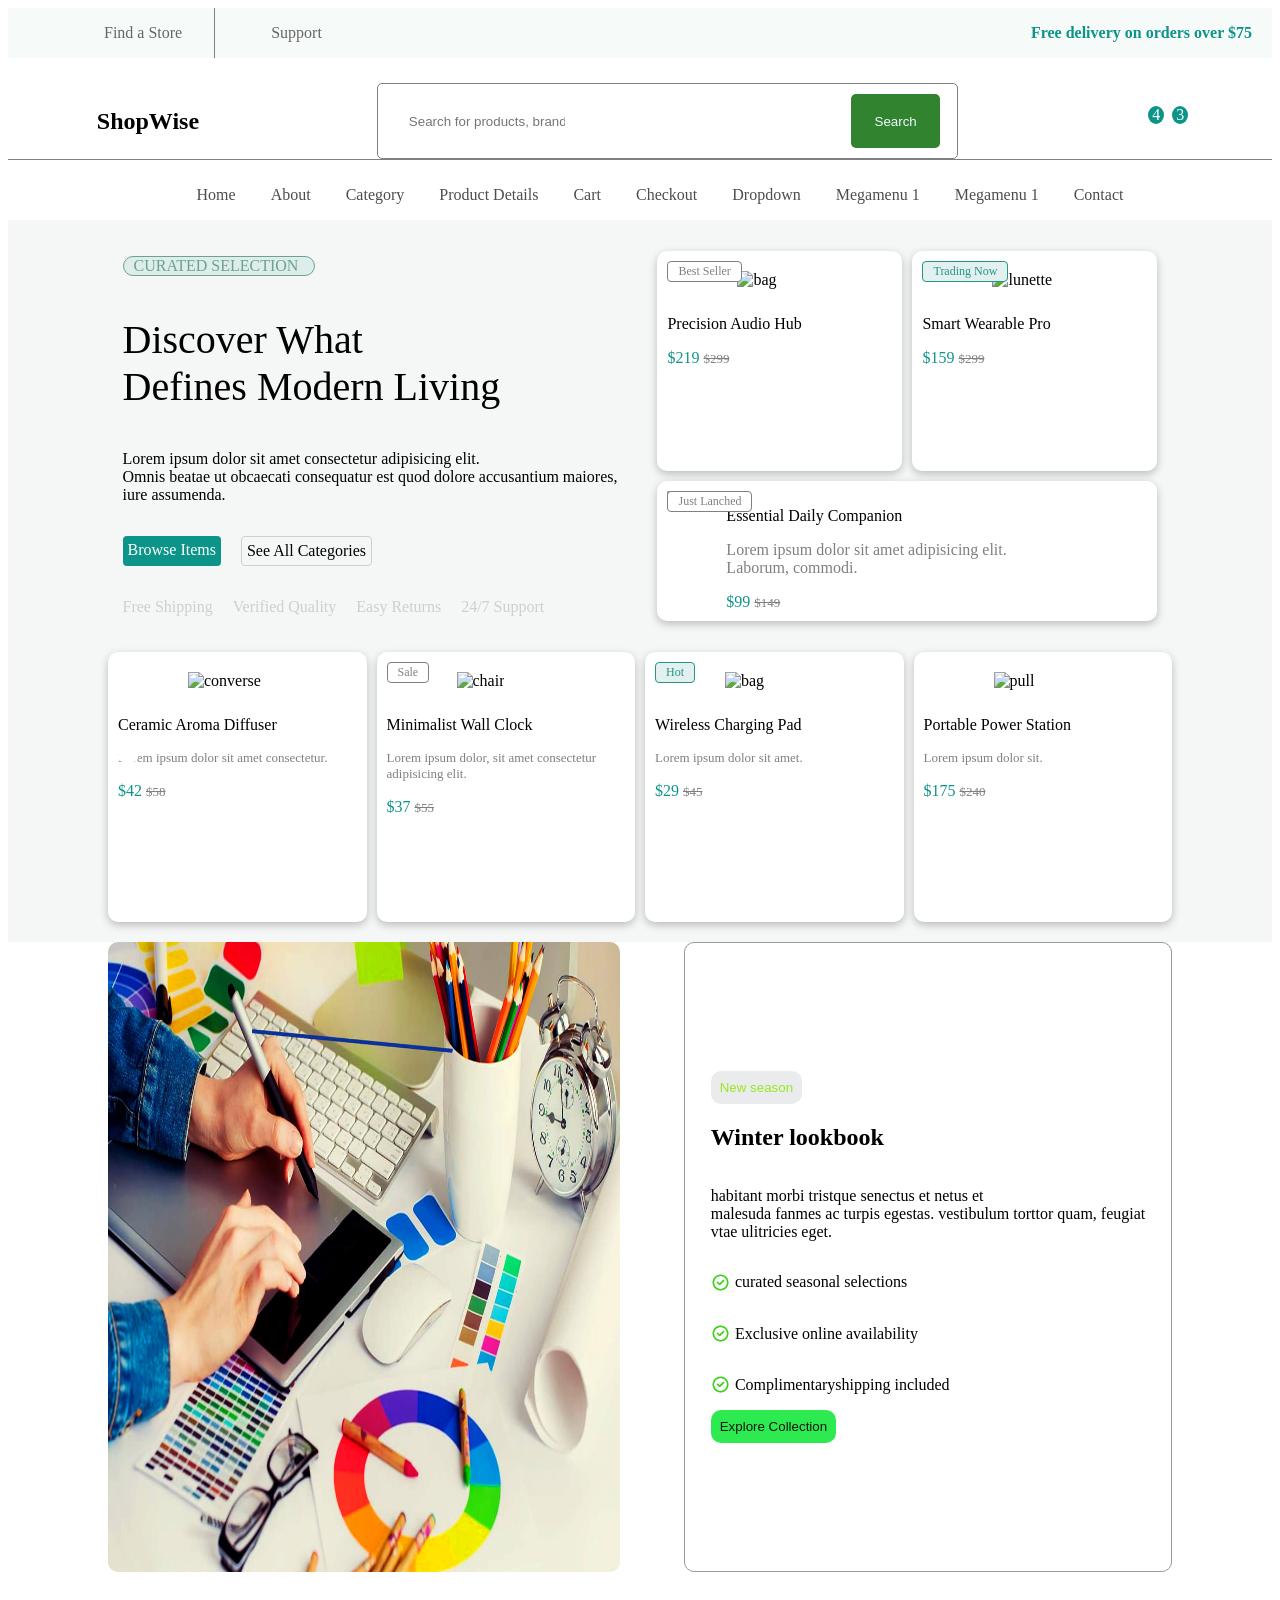
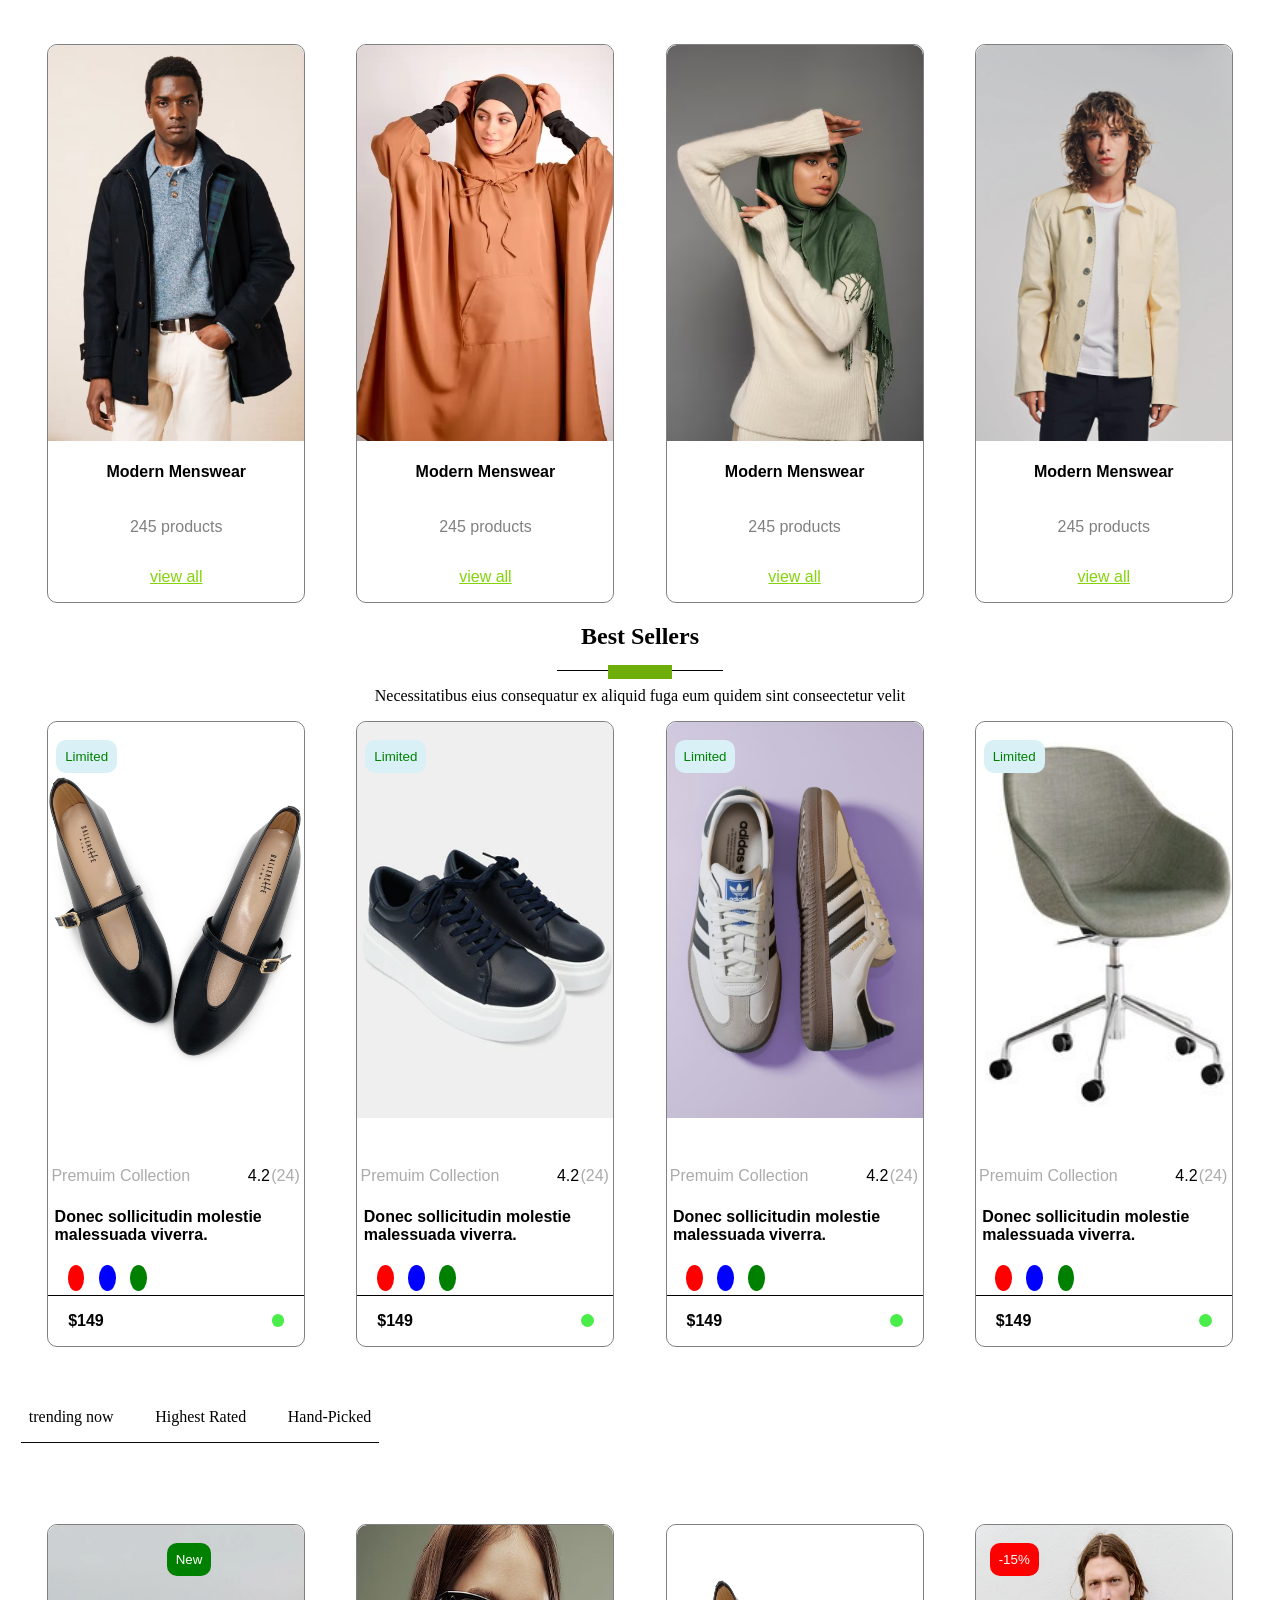
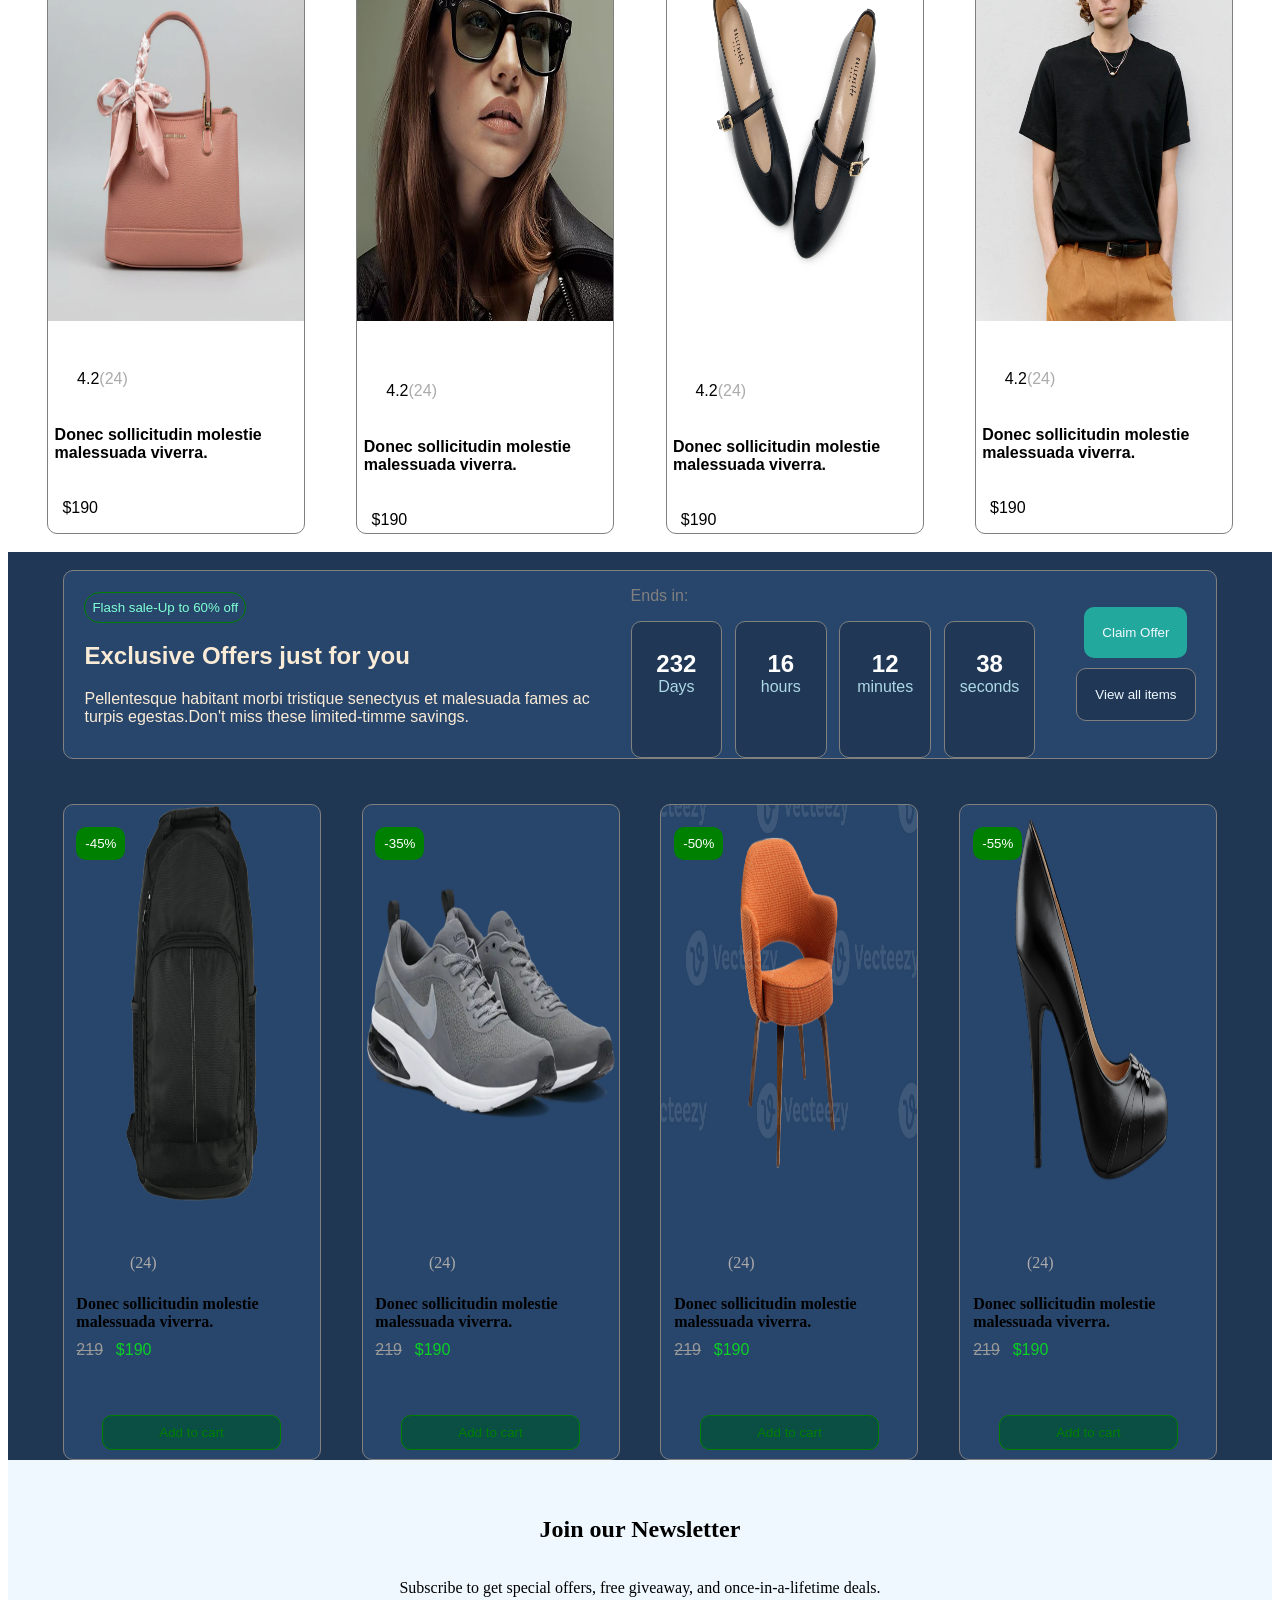
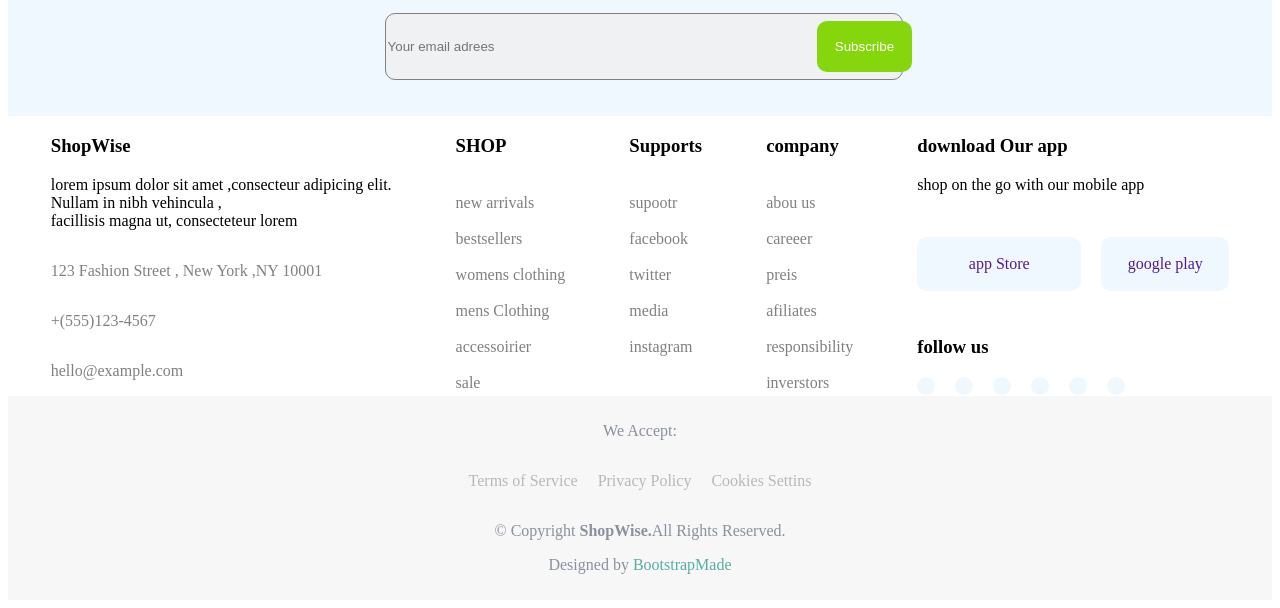
==== commit e6d54d75: "adding the last  boxes and the texts beside the icons of the footer" ====
--- a/public/index.html
+++ b/public/index.html
@@ -10,12 +10,8 @@
       crossorigin="anonymous"
     ></script>
   </head>
- <body>
-
-    
-
-
-
+ 
+  <body>
     <header>
       <div class="firstheader">
         <div class="container-icon">
@@ -52,7 +48,7 @@
               type="search"
               placeholder="Search for products, brands, and more..."
             />
-            <button type="button">Search</button>
+            <button class="button90" type="">Search</button>
           </div>
 
           <div class="container-icon2">
@@ -92,11 +88,11 @@
           </nav>
         </div>
       </div>
-    </header> -->
-    <!-- footer  -->
-
-    <main>
-        <section class="FirstSection">
+    </header>
+    <!-- !this is the main -->
+<main>
+
+      <section class="FirstSection">
         <div class="LeftBox">
           <p class="FirstTitle">CURATED SELECTION</p>
           <p class="BigTitle">
@@ -237,34 +233,383 @@
           <p class="price">$175 <span class="price1">$240</span></p>
         </div>
       </section>
-    </main>
-
+
+
+
+     <!-- the third section in main -->
+        <section class="conta3">
+            <img class="winterlook" src="images/loo-book-winter.jpg" alt="">
+             <div class="box3">
+               <div><button class="btn1">New season</button></div>
+               <h2>Winter lookbook</h2>
+               <p>habitant morbi tristque senectus et netus et <br> malesuda fanmes ac turpis egestas. vestibulum torttor quam, feugiat <br> vtae ulitricies eget.</p>
+                <p class="text-mark"><img class="green-mark" src="icons/green-check-mark-icon-in-round-shape-design-png.webp" alt="">curated seasonal selections</p> 
+                <p class="text-mark"><img class="green-mark" src="icons/green-check-mark-icon-in-round-shape-design-png.webp" alt="">Exclusive online availability</p> 
+                <p class="text-mark"><img class="green-mark" src="icons/green-check-mark-icon-in-round-shape-design-png.webp" alt="">Complimentaryshipping included</p> 
+                  <div><button class="btn2vert">Explore Collection <i class="fa-solid fa-right-long" style="color: rgb(17, 11, 4);"></i></button></div> 
+             <!--the end of the box3  -->
+            </div>
+        </section>
+
+        <!-- the fourth section -->
+         <section class="conta4">
+            <!-- the start of the box4 -->
+        <div class="box4">
+         <img class="imgup" src="images/Layer-6-44-989x1200.avif" alt="">
+         <h4>Modern Menswear</h4>
+         <p class="fourthp">245 products</p>
+         <p><a href="">view all <i class="fa-solid fa-right-long class5" style="color: rgb(17, 11, 4);"></i> </a></p>
+        <!--the end of the box4 -->
+        </div>
+
+<!-- the start of the box4 -->
+        <div class="box4">
+         <img class="imgup1" src="images/ensemble-active-wear.webp" alt="">
+         <h4>Modern Menswear</h4>
+         <p class="fourthp">245 products</p>
+         <p><a href="">view all <i class="fa-solid fa-right-long class5" style="color: rgb(17, 11, 4);"></i> </a></p>
+        <!--the end of the box4 -->
+        </div>
+
+<!-- the start of the box4 -->
+        <div class="box4">
+         <img class="imgup" src="images/portrait-femme-portant-hijab-isolee_23-2149208413.avif" alt="">
+         <h4>Modern Menswear</h4>
+         <p class="fourthp">245 products</p>
+         <p><a href="">view all <i class="fa-solid fa-right-long class5" style="color: rgb(17, 11, 4);"></i> </a></p>
+        <!--the end of the box4 -->
+        </div>
+
+<!-- the start of the box4 -->
+        <div class="box4">
+         <img class="imgup" src="images/352599-50909-KANG-CROPPED-LEATHER-JACKET-2.webp" alt="">
+         <h4>Modern Menswear</h4>
+         <p class="fourthp">245 products</p>
+         <p><a href="">view all <i class="fa-solid fa-right-long class5" style="color: rgb(17, 11, 4);"></i> </a></p>
+        <!--the end of the box4 -->
+        </div>
+<!-- the end of the section -->
+         </section>
+
+
+         <!-- the start of the vivth section conta5 -->
+          <section class="conta5">
+            <!--? the div of the upper part of the section 5 -->
+      <div class="box5">
+        <h1>Best Sellers</h1>
+        <div class="lineth"><div class="linein"></div></div>
+        <p>Necessitatibus eius consequatur ex aliquid fuga eum quidem sint conseectetur velit</p> 
+    <!-- ?the end of the div upper part of the section 5 -->
+    </div>
+         
+
+          </section>
+
+          <!-- the start of the sixth section -->
+           <section class="conta6">
+        
+            <!-- the start of the box4 -->
+        <div class="box4">
+         <img class="imgup" src="images/womanshose.webp" alt="">
+         <button class="btn3">Limited</button>
+         <div class="textoflimited"><p class="plight">Premuim Collection </p> <div class="starnum"><p><i class="fa-solid fa-star" style="color: rgb(237, 153, 56);"></i>4.2<p class="plight">(24)</p></p></div></div>
+         <h4 class="h46">Donec sollicitudin molestie malessuada viverra.</h4>
+
+        <!-- the beginning of the div color-selector -->
+         <div class="color-selector">
+  <!--Red -->
+  <input type="radio" name="color" id="red" value="red" checked>
+  <label for="red" style="background-color: #ff0000;"></label>
+
+  <!-- Blue -->
+  <input type="radio" name="color" id="blue" value="blue">
+  <label for="blue" style="background-color: #0000ff;"></label>
+
+  <!-- Green -->
+  <input type="radio" name="color" id="green" value="green">
+  <label for="green" style="background-color: #008000;"></label>
+</div>
+  <div class="line2"></div>
+
+  <!-- the div of the lsat part in the box the price and the button  -->
+<div class="pricebtn">
+<p>$149</p>
+<button class="btn4"><i class="fa-solid fa-briefcase-medical" style="color: rgb(255, 255, 255);"></i></button>
+</div>
+         <!--the end of the box4 -->
+        </div>
+
+        
+            <!-- the start of the box4 -->
+        <div class="box4">
+         <img class="imgup" src="images/shoesami.webp" alt="">
+         <button class="btn3">Limited</button>
+         <div class="textoflimited"><p class="plight">Premuim Collection </p> <div class="starnum"><p><i class="fa-solid fa-star" style="color: rgb(237, 153, 56);"></i>4.2<p class="plight">(24)</p></p></div></div>
+         <h4 class="h46">Donec sollicitudin molestie malessuada viverra.</h4>
+
+        <!-- the beginning of the div color-selector -->
+         <div class="color-selector">
+  <!--Red -->
+  <input type="radio" name="color" id="red" value="red" checked>
+  <label for="red" style="background-color: #ff0000;"></label>
+
+  <!-- Blue -->
+  <input type="radio" name="color" id="blue" value="blue">
+  <label for="blue" style="background-color: #0000ff;"></label>
+
+  <!-- Green -->
+  <input type="radio" name="color" id="green" value="green">
+  <label for="green" style="background-color: #008000;"></label>
+</div>
+  <div class="line2"></div>
+
+  <!-- the div of the lsat part in the box the price and the button  -->
+<div class="pricebtn">
+<p>$149</p>
+<button class="btn4"><i class="fa-solid fa-briefcase-medical" style="color: rgb(255, 255, 255);"></i></button>
+</div>
+         <!--the end of the box4 -->
+        </div>
+
+        
+            <!-- the start of the box4 -->
+        <div class="box4">
+         <img class="imgup" src="images/shoesamiextra.avif" alt="">
+         <button class="btn3">Limited</button>
+         <div class="textoflimited"><p class="plight">Premuim Collection </p> <div class="starnum"><p><i class="fa-solid fa-star" style="color: rgb(237, 153, 56);"></i>4.2<p class="plight">(24)</p></p></div></div>
+         <h4 class="h46">Donec sollicitudin molestie malessuada viverra.</h4>
+
+        <!-- the beginning of the div color-selector -->
+         <div class="color-selector">
+  <!--Red -->
+  <input type="radio" name="color" id="red" value="red" checked>
+  <label for="red" style="background-color: #ff0000;"></label>
+
+  <!-- Blue -->
+  <input type="radio" name="color" id="blue" value="blue">
+  <label for="blue" style="background-color: #0000ff;"></label>
+
+  <!-- Green -->
+  <input type="radio" name="color" id="green" value="green">
+  <label for="green" style="background-color: #008000;"></label>
+</div>
+  <div class="line2"></div>
+
+  <!-- the div of the lsat part in the box the price and the button  -->
+<div class="pricebtn">
+<p>$149</p>
+<button class="btn4"><i class="fa-solid fa-briefcase-medical" style="color: rgb(255, 255, 255);"></i></button>
+</div>
+         <!--the end of the box4 -->
+        </div>
+
+        
+            <!-- the start of the box4 -->
+        <div class="box4">
+         <img class="imgup" src="images/chair.jpg" alt="">
+         <button class="btn3">Limited</button>
+         <div class="textoflimited"><p class="plight">Premuim Collection </p> <div class="starnum"><p><i class="fa-solid fa-star" style="color: rgb(237, 153, 56);"></i>4.2<p class="plight">(24)</p></p></div></div>
+         <h4 class="h46">Donec sollicitudin molestie malessuada viverra.</h4>
+
+        <!-- the beginning of the div color-selector -->
+         <div class="color-selector">
+  <!--Red -->
+  <input type="radio" name="color" id="red" value="red" checked>
+  <label for="red" style="background-color: #ff0000;"></label>
+
+  <!-- Blue -->
+  <input type="radio" name="color" id="blue" value="blue">
+  <label for="blue" style="background-color: #0000ff;"></label>
+
+  <!-- Green -->
+  <input type="radio" name="color" id="green" value="green">
+  <label for="green" style="background-color: #008000;"></label>
+</div>
+  <div class="line2"></div>
+
+  <!-- the div of the lsat part in the box the price and the button  -->
+<div class="pricebtn">
+<p>$149</p>
+<button class="btn4"><i class="fa-solid fa-briefcase-medical" style="color: rgb(255, 255, 255);"></i></button>
+</div>
+         <!--the end of the box4 -->
+        </div>
+
+        
+         
+           </section>
+
+
+           <!-- the strat of the seventh section -->
+            <section class="conta7">
+                <div class="box7">
+                    <p class="p7"><i class="fa-solid fa-fire" style="color: rgb(132, 126, 126);"></i>trending now</p>
+                    <p class="p7"><i class="fa-regular fa-lightbulb" style="color: rgb(132, 126, 126);"></i>Highest Rated</p>
+                    <p class="p7"><i class="fa-solid fa-bookmark" style="color: rgb(132, 126, 126);"></i>Hand-Picked</p>
+                </div>
+                <div class="line7"></div>
+            </section>
+
+            <!-- the start of the eighth container -->
+             <section class="conta8">
+                
+                         <!-- the start of the box4 -->
+        <div class="box6">
+         <img class="imgup" src="images/sac.webp" alt="">
+         <button class="btn9">New</button>
+         <div class="textoflimite"> <div class="starnu"><p><i class="fa-solid fa-star" style="color: rgb(237, 153, 56);"></i>4.2<p class="plight">(24)</p></p></div></div>
+         <h4 class="h46">Donec sollicitudin molestie malessuada viverra.</h4>
+           <p class="h47">$190</p>          
+         <!--the end of the box4 -->
+        </div>
+                
+                         <!-- the start of the box4 -->
+        <div class="box6">
+         <img class="imgup" src="images/glassses.jpg" alt="">
+        
+         <div class="textoflimites"> <div class="starnu"><p><i class="fa-solid fa-star" style="color: rgb(237, 153, 56);"></i>4.2<p class="plight">(24)</p></p></div></div>
+         <h4 class="h49">Donec sollicitudin molestie malessuada viverra.</h4>
+          <p class="h48">$190</p>
+         <!--the end of the box4 -->
+        </div>
+
+
+    <!-- the start of the box4 -->
+ <div class="box6">
+         <img class="imgup" src="images/womanshose.webp" alt="">
+         
+         <div class="textoflimites"><div class="starnu"><p><i class="fa-solid fa-star" style="color: rgb(237, 153, 56);"></i>4.2<p class="plight">(24)</p></p></div></div>
+         <h4 class="h49">Donec sollicitudin molestie malessuada viverra.</h4>
+          <p class="h48">$190</p>
+
+         <!--the end of the box4 -->
+        </div>
+
+        <!-- the start of the box4 -->
+ <div class="box6">
+         <img class="imgup" src="images/tshirt.webp" alt="">
+         <button class="btn7">-15%</button>
+         <div class="textoflimite"><div class="starnu"><p><i class="fa-solid fa-star" style="color: rgb(237, 153, 56);"></i>4.2<p class="plight">(24)</p></p></div></div>
+         <h4 class="h46">Donec sollicitudin molestie malessuada viverra.</h4>
+          <p class="h47">$190</p>
+
+         <!--the end of the box4 -->
+        </div>
+
+                <!-- the last part of the container 8 -->
+             </section>
+
+
+           <!-- the beginnig of the container number 9 -->
+            <section class="conta9">
+               
+                <!-- the div that contain everything but in the section -->
+                <div class="boxconta">
+ <!-- the startv of the div btext -->
+            <div class="btext">
+             <button class="btnme"><i class="fa-solid fa-bolt" style="color: rgb(246, 170, 94);"></i>Flash sale-Up to 60% off</button>
+              <h2>Exclusive Offers just for you</h2>
+              <p>Pellentesque habitant morbi tristique senectyus et malesuada fames ac <br> turpis egestas.Don't miss these limited-timme savings.</p>
+<!--? the end of the btext  -->
+            </div>
+
+<!-- the start of the div bnum -->
+            <div class="bnum">
+           <p class="ends"><i class="fa-solid fa-hourglass-start" style="color: rgb(201, 196, 190);"></i>Ends in:</p>
+           <div class="timee">
+            <div class="timer"><h2>232</h2><p>Days</p></div>
+           <div class="timer"><h2>16</h2><p>hours</p></div>
+           <div class="timer"><h2>12</h2><p>minutes</p></div>
+           <div class="timer"><h2>38</h2><p>seconds</p></div>
+           </div>
+           
+<!-- ?the end of the div bnum -->
+            </div>
+
+            <!-- the start of the div bbtn -->
+            <div class="bbtn">
+              <button class="claim">Claim Offer <i class="fa-solid fa-right-long class5" style="color: rgb(17, 11, 4);"></i></button>
+              <button class="all">View all items</button>
+<!-- ?the end of the bbtn -->
+            </div>
+            <!-- the end of that div that contain everything which is exist in section -->
+                </div>
+               
+            </section>
+
+            <!-- the start of the teenth section -->
+             <section class="conta10">
+
+            <div class="box9">
+         <img class="imgup" src="images/Black-Laptop-Backpack-PNG-High-Quality-Image.png" alt="">
+         <button class="btn9">-45%</button>
+         <div class="textoflimited"> <div class="starnu"><p><i class="fa-solid fa-star" style="color: rgb(237, 153, 56);"></i><i class="fa-solid fa-star" style="color: rgb(237, 153, 56);"></i><i class="fa-solid fa-star" style="color: rgb(237, 153, 56);"></i><i class="fa-solid fa-star-half-stroke" style="color:  rgb(237, 153, 56);"></i><p class="plight">(24)</p></p></div></div>
+         <h4 class="plg">Donec sollicitudin molestie malessuada viverra.</h4>
+           <div class="h40"><p class="throw">219</p><p class="pforpri">$190</p></div> 
+          <button class="btnnam"><i class="fa-solid fa-briefcase-medical" style="color: rgb(89, 236, 84);"></i> Add to cart</button>
+
+         <!--the end of the box4 -->
+        </div>
+                
+                         <!-- the start of the box4 -->
+        <div class="box9">
+         <img class="imgup" src="images/fitness shos.webp" alt="">
+        <button class="btn9">-35%</button>
+         <div class="textoflimited"> <div class="starnu"><p><i class="fa-solid fa-star" style="color: rgb(237, 153, 56);"></i><i class="fa-solid fa-star" style="color: rgb(237, 153, 56);"></i><i class="fa-solid fa-star" style="color: rgb(237, 153, 56);"></i><i class="fa-solid fa-star" style="color: rgb(237, 153, 56);"></i><p class="plight">(24)</p></p></div></div>
+         <h4 class="plg">Donec sollicitudin molestie malessuada viverra.</h4>
+          <div class="h40"><p class="throw">219</p><p class="pforpri">$190</p></div>
+         <button class="btnnam"><i class="fa-solid fa-briefcase-medical" style="color: rgb(89, 236, 84);"></i> Add to cart</button>
+         <!--the end of the box4 -->
+        </div>
+
+
+    <!-- the start of the box4 -->
+ <div class="box9">
+         <img class="imgup" src="images/sitting-chair-images-png.webp" alt="">
+         <button class="btn9">-50%</button>
+         <div class="textoflimited"><div class="starnu"><p><i class="fa-solid fa-star" style="color: rgb(237, 153, 56);"></i><i class="fa-solid fa-star" style="color: rgb(237, 153, 56);"></i><i class="fa-solid fa-star" style="color: rgb(237, 153, 56);"></i><i class="fa-regular fa-star" style="color: rgb(237, 153, 56);"></i><p class="plight">(24)</p></p></div></div>
+         <h4 class="plg">Donec sollicitudin molestie malessuada viverra.</h4>
+          <div class="h40"><p class="throw">219</p><p class="pforpri">$190</p></div>
+          <button class="btnnam"><i class="fa-solid fa-briefcase-medical" style="color: rgb(89, 236, 84);"></i> Add to cart</button>
+
+         <!--the end of the box4 -->
+        </div>
+
+        <!-- the start of the box4 -->
+ <div class="box9">
+         <img class="imgup" src="images/black-high-heel-shoes-on-transparent-background-png.webp" alt="">
+         <button class="btn9">-55%</button>
+         <div class="textoflimited"><div class="starnu"><p><i class="fa-solid fa-star" style="color: rgb(237, 153, 56);"></i><i class="fa-solid fa-star" style="color: rgb(237, 153, 56);"></i><i class="fa-solid fa-star" style="color: rgb(237, 153, 56);"></i><i class="fa-solid fa-star" style="color: rgb(237, 153, 56);"></i><p class="plight">(24)</p></p></div></div>
+         <h4 class="plg">Donec sollicitudin molestie malessuada viverra.</h4>
+          <div class="h40"><p class="throw">219</p><p class="pforpri">$190</p></div>
+          <button class="btnnam"><i class="fa-solid fa-briefcase-medical" style="color: rgb(89, 236, 84);"></i> Add to cart</button>
+
+         <!--the end of the box4 -->
+        </div>
+
+<!-- the end of the container 10 -->
+             </section>
+
+             <!-- the beginning of the container 11-->
+              <section class="conta11">
+                  <h1>Join our Newsletter</h1>
+                  <p>Subscribe to get special offers, free giveaway, and once-in-a-lifetime deals.</p>
+                 <div class="boxbtn"><input type="email" placeholder="Your email adrees" class="btn11"><button class="btn3vert">Subscribe</button></div> 
+              </section>
+</main>
 <footer>
-    <!-- <section class="sec-footer">
-    <div class="h1">
-        <h1> join our newsletter </h1></div>
-
-    <p class="parag"> subscribe to get special offers, freegiveways , and once-in-a-lifetime deals. </p>
-     <div class="input2">
-        <input type="text">
-    </div>
-    <div class="container-input button">
-        <button>Subscribe</button>
-    </div> -->
-    <!-- footer2 -->
-          <div class="firstcard">
+<div class="firstcard">
     <div>
         <h3> ShopWise </h3>
         <p>  lorem ipsum dolor sit amet ,consecteur adipicing elit.  <br>Nullam in nibh vehincula ,<br> facillisis magna ut, consecteteur lorem  </p>
-        <div class="location">
-
+        <div class="location"> 
         <p><i class="fa-solid fa-location-dot" style="color: rgb(77, 224, 175);"></i> 123 Fashion Street , New York ,NY 10001</p>
         <p><i class="fa-solid fa-phone" style="color: rgb(77, 224, 175);"></i> +(555)123-4567</p>
         <p> <i class="fa-solid fa-message" style="color: rgb(77, 224, 175);"></i> hello@example.com</p>
 
         </div>
     </div>
-  
+
     <div class="card2">
         <h3> SHOP</h3>
         <a href="">new arrivals</a>
@@ -305,26 +650,38 @@
     <div class="icons">
       <div class="ic"><i class="fa-brands fa-facebook"></i> </div>
       <div class=" ic"><i class="fa-brands fa-instagram"></i> </div>
-      <div class="ic"><i class="fa-brands fa-x-twitter"></i> </div>
+        <div class="ic"><i class="fa-brands fa-x-twitter"></i> </div>
       <div class="ic"><i class="fa-brands fa-tiktok"></i> </div>
       <div class="ic"><i class="fa-brands fa-pinterest"></i> </div>
       <div class="ic"><i class="fa-brands fa-youtube"></i> </div>
     </div>
-    </div>
-    </div>
-    </section>
-    <!-- footer3 -->
-    <section>
-    <div>
-      <h6>we Accept:<i class="fa-regular fa-credit-card"></i> </h6>
-    </div>
-    </section>
-    
-
+
+    </div>
+    </div>
+
+    </div>
+
+
+    <!-- the last div of the footer -->
+      <div class="LastFooterW">
+      <p> We Accept:
+        <i class="fa-regular fa-credit-card"></i>
+        <i class="fa-brands fa-paypal"></i>
+        <i class="fa-brands fa-apple"></i>
+        <i class="fa-brands fa-google"></i>
+        <i class="fa-solid fa-shop"></i>
+        <i class="fa-regular fa-money-bill-1"></i>
+      </p>
+
+      <div class="DivFooter">
+        <p>Terms of Service</p>
+        <p>Privacy Policy</p>
+        <p>Cookies Settins</p>
+      </div>
+
+      <p>&copy Copyright <span class="shop">ShopWise.</span>All Rights Reserved.</p>
+      <p>Designed by <span class="Bootstr">BootstrapMade</span> </p>
+      </div>
 </footer>
- <!-- !this is the main  -->
-    
-      
-  
   </body>
 </html>
--- a/public/css/app.css
+++ b/public/css/app.css
@@ -1,3 +1,4 @@
+
 .FirstTitle{
     color:rgb(110, 161, 143) ;
     background-color:rgb(220, 237, 235) ;
@@ -51,8 +52,15 @@
     padding: 10px;
     position: relative;
 }
-.FirstBoxRight:hover{
-    border: 2px solid rgb(13, 148, 136);
+.FirstBoxRight2{
+    border: 1px solid rgb(13, 148, 136);
+    flex: 1;
+    height: 200px;
+    box-shadow: rgba(0, 0, 0, 0.24) 0px 3px 8px;
+    border-radius: 10px;
+    background-color: white;
+    padding: 10px;
+    position: relative;
 }
 .FirstBoxRight1{
     /* border: 1px solid gray; */
@@ -73,19 +81,19 @@
 .containerbox{ 
     display: flex;
     gap: 10px;
-    
+    width: 500px;
+
 
 }
 
 
 .firstheader{
-
     width: 100%;
-    padding-top: 1%;
-    padding-bottom: 1%;
+    /* padding-top: 1%;
+    padding-bottom: 1%; */
     display: flex;
     justify-content: space-between;
-    background-color: rgb(239, 237, 237);
+    background-color: rgb(246, 251, 250);
 }
 
 
@@ -97,7 +105,8 @@
 }
 
 .icon1 {
-    display: flex;
+    align-items: center;
+     display: flex; 
     flex-direction: row;
     padding-left: 6rem;
 }
@@ -106,7 +115,7 @@
 
     display: flex;
     flex-direction: row;
-    border-left: 3px solid gray;
+    border-left: 1px solid gray;
 
 }
 
@@ -118,54 +127,64 @@
 
 
 .container-para {
-    color: rgb(49, 131, 48);
+    color: rgb(13, 148, 136);
     padding-right: 20px;
+    font-weight: bold;
 }
 
 
 
 .secondheader {
-
     width: 100%;
-    padding-top: 4%;
-    padding-bottom: 4%;
+     padding-top: 2%;
+    /* padding-bottom: 2%;  */
     display: flex;
     justify-content: space-between; 
     flex-direction: column;
-     background-color: rgb(55, 55, 87); 
-     background-color: white;
-
 }
 
 .center {
-
+    align-items: center;
     display: flex;
     flex-direction: row;
     justify-content: space-around;
-    gap: 100px;
+    /* gap: 50px; */
     border-bottom: 1px solid gray;
-    padding-bottom: 20px;
-
-}
-
+    /* padding-bottom: 20px; */
+
+}
+.container-input input{
+    padding: 2vh;
+}
+.container-input input:focus{
+    outline: none;
+}
+.button90{
+    background-color: aquamarine;
+   height: 6vh;
+   width: 7vw;
+}
 
 
 .title i {
-
-    color: rgb(49, 131, 48);
+   font-size: 18px;
+    color: rgb(13, 148, 136);
+   
 }
 
 
 
 .container-input {
-
-    width: 35%;
+    height: 8vh;
+    width: 45%;
     border: 1px solid gray;
     border-radius: 5px;
     display: flex;
     justify-content: center;
     align-items: center;
     padding: 1px 0 1px 10px;
+    background-color: white;
+    
 
 }
 
@@ -184,7 +203,7 @@
     border: none;
     background-color: rgb(49, 131, 48);
     border-radius: 5px;
-    padding: 15px 25px 15px 25px;
+    /* padding: 15px 25px 15px 25px; */
     color: aliceblue;
 
 }
@@ -205,17 +224,17 @@
     display: flex;
     flex-direction: row;
     gap: 1.5rem;
-     font-size: large; 
     color: rgb(112, 111, 111);
 }
 
 .nmb {
     position: absolute;
-    background-color: rgb(49, 131, 48);
+    background-color: rgb(13, 148, 136);
     color: white;
-    display: flex;
-    gap: 10px;
-    width: 500px;
+    right: -5px;
+    top: -15px;
+    border-radius: 50%;
+    padding: 0px 4px;
     
     
     
@@ -249,7 +268,7 @@
   position: absolute;
   top: 10px;
   left: 10px; 
-  background-color: white;
+  background-color: rgb(226, 240, 239);
   color: rgb(38, 149, 136);
   padding: 2px 10px;
   border-radius: 4px; 
@@ -263,7 +282,7 @@
     display: flex;
     justify-content: center;
     align-items: center;
-    background-color:white;
+    background-color: rgb(244, 247, 246);
     padding: 0px 100px;
     gap: 10px;
     padding-bottom: 20px;
@@ -307,9 +326,9 @@
 }
 
 
-
-
-.c{ 
+/* --------------------------- */
+
+/* .nmb-icon{ 
     justify-content: center;
     text-align: center;
     font-size: 15px;
@@ -317,14 +336,17 @@
     width: 22px;
     height: 22px;
     right: -8px;
-    top: -10px;
-
-}
+    top: -10px;  */
+
+
 
 .nmb-icon {
+   font-size: 16px;
     position: relative;
     display: inline-block;
-    font-size: 30px;
+    
+
+  
 }
 
 
@@ -333,17 +355,15 @@
     flex-direction: row;
      gap: 30px; 
     justify-content: center;
-    padding-top: 20px;
-}
-.navigation{
-    background-color: white;
-}
+    padding-top: 10px;
+}
+
 
 .navigation .nav-ul {
     display: flex;
     flex-direction: row;
     gap: 35px;
-    padding-right: 305px;
+    /* padding-right: 305px; */
     color: gray;
 }
  .nav-ul li{
@@ -356,44 +376,491 @@
  }
 .nav-ul a:hover{
     color: rgb(3, 97, 3);
-}
-
-.sec-footer{
-    background-color: azure;
-}
-.h1{
-    color: black;
-    display: flex;
-    justify-content: center;
-    align-items: center;
-    
-}
-.parag{
-    display: flex;
-    justify-content: center;
-    align-items: center;
-
-}
-.input2{
-    display: flex;
-    align-items: center;
-    justify-content: center;
+}.conta3{
+     display: flex;
+     justify-content: center;
+     gap: 5vw;
+}
+
+/* ---------Last Footer W------- */
+.LastFooterW{
+    background-color:rgb(247, 247, 248) ;
+    text-align: center;
+    padding: 10px;
+    color: rgb(137, 145, 157);
+}
+
+.winterlook{
+    width: 40vw;
+    height: 70vh;
+    border-radius: 10px;
+}
+
+.box3{
+    border-radius: 10px;
+    padding: 2vw;
+    display: flex;
+    flex-direction: column;
+    justify-content: center;
+    border: 0.01vh solid rgb(155, 154, 154);
+}
+.green-mark{
+    width: 1.5vw;
+}
+.text-mark{
+    display: flex;
+    align-items: center;
+    gap: 5px;
+}
+.btn1{
+    color: rgb(152, 232, 32);
+    background-color: rgb(234, 235, 237);
     border: none;
-    border-radius: 100px;
-}
-.button{
-    display: flex;
-     border: none;
-    border-radius: 10px;
-    color: aliceblue;
-
-
-    
-}
+    padding: 1vh;
+    border-radius: 10px;
+}
+.btn2vert{
+    color: rgb(19, 23, 14);
+    background-color: rgb(44, 234, 79);
+    border: none;
+    padding: 1vh;
+    border-radius: 10px;
+}
+/* the fourth section */
+.conta4{
+    margin-top: 8vh;
+display: flex;
+flex-direction: row;
+justify-content: center;
+gap: 4vw;
+}
+.class5{
+    font-size: small;
+}
+.fourthp{
+    color: gray;
+  
+    
+}
+.thevivthp{
+ 
+}
+.box4 img{
+    object-fit: contain;
+    object-fit: cover;
+}
+.imgup{
+    height: 44vh;
+    width: 20vw;
+   border-top-right-radius: 10px;
+   border-top-left-radius: 10px;  
+}
+.imgup1{
+    height: 44vh;
+    width: 22vw;
+   border-top-right-radius: 10px;
+   border-top-left-radius: 10px;  
+}
+
+.box4{
+    border: 1px solid gray;
+    width: 20vw;
+    border-radius: 10px;
+    display: flex;
+    flex-direction: column;
+    align-items: center;
+     overflow: hidden;
+     font-family: 'Gill Sans', 'Gill Sans MT', Calibri, 'Trebuchet MS', sans-serif;
+}
+.box4 a{
+    color: rgb(132, 212, 11);
+}
+
+/* the vivth section */
+.conta5{
+ display: flex;
+ justify-content: center;
+
+}
+.linein{
+margin-top: -0.5vh;
+    height: 1.5vh;
+    width: 5vw;
+    background-color: rgb(109, 174, 11);
+}
+.lineth{
+display: flex;
+justify-content: center;
+    height: 1px;
+    width: 13vw;
+    background-color: black;
+}
+.box5{
+    display: flex;
+    flex-direction: column;
+    align-items: center;
+}
+.btn3{
+    position: relative;
+    top:-42vh;
+    left: -7vw;
+    padding: 1vh;
+    border-radius: 10px;
+    border: none;
+    background-color: rgb(217, 240, 247);
+    color: green;
+}
+
+/* the sixth container */
+
+.conta6{
+   
+display: flex;
+flex-direction: row;
+justify-content: center;
+gap: 4vw;
+}
+.textoflimited{
+    height: 4vh;
+    width: 24vw;
+    display: flex;
+    justify-content: space-around;
+}
+.plight{
+    color: rgb(172, 170, 170);
+}
+.starnum{
+    display: flex;
+    gap: 0.1vw;
+}
+.color-selector{
+   
+    margin-right: 10vw;
+}
+/*? Hide the default radio buttons */
+.color-selector input[type="radio"] {
+  display: none;
+}
+
+/*? Style labels as color swatches */
+.color-selector label {
+  display: inline-block;
+  width: 1vw;
+  height: 2.4vh;
+  border-radius: 50%;
+  cursor: pointer;
+  border: 2px solid transparent;
+  margin-right: 10px;
+  transition: border-color 0.3s ease;
+}
+.line2{
+    height: 0.1vh;
+    width: 25vw;
+    background-color: black;
+}
+
+.btn4{
+    padding: 0.5vw;
+    border-radius: 10px;
+    border: none;
+    background-color: rgb(74, 237, 74);
+}
+.pricebtn{
+    display: flex;
+    justify-content: space-around;
+    align-items: center;
+    width: 30vw;
+    font-weight: 800;
+}
+.h46{
+    margin-left: 0.5vw;
+}
+.box7{
+    display: flex;
+    justify-content: space-around;
+   margin-top: 5vh;
+    width: 30vw;
+}
+
+.line7{
+    margin-left: 1vw;
+    width: 28vw;
+    background-color: rgb(8, 10, 9);
+    height: 0.2vh;
+    position: relative;
+    bottom: 3vh;
+}
+.p7{
+    
+    height: 5vh;
+}
+.p7:hover{
+    cursor: pointer;
+    color: greenyellow;
+ border-bottom: 5px solid green ; 
+}
+.p7 i:hover{
+    color: aqua;
+}
+
+/* the eighth container */
+.conta8{
+ margin-top: 6vh;
+display: flex;
+flex-direction: row;
+justify-content: center;
+gap: 4vw;
+}
+.btn7{
+    position: relative;
+    top:-42vh;
+    left: -7vw;
+    padding: 1vh;
+    border-radius: 10px;
+    border: none;
+    background-color:red;
+   color: white;
+}
+.btn9{
+    position: relative;
+    top:-42vh;
+    left: 1vw;
+    padding: 1vh;
+    border-radius: 10px;
+    border: none;
+    background-color:green;
+   color: white;
+}
+.starnu{
+   
+    display: flex;
+    margin-right: 12vw;
+    position: relative;
+    left: 3px;
+}
+
+.textoflimite{
+
+margin-right: vw;
+}
+
+.box6{
+    border: 1px solid gray;
+    width: 20vw;
+    border-radius: 10px;
+    display: flex;
+    flex-direction: column;
+    align-items: center;
+     overflow: hidden;
+     font-family: 'Gill Sans', 'Gill Sans MT', Calibri, 'Trebuchet MS', sans-serif;
+}
+
+.h47{
+    margin-right: 15vw;
+}
+
+.textoflimites{
+    position: relative;
+    top: 5vh;
+}
+.h48{
+ position: relative;
+    top: 5vh;
+    margin-right: 15vw;
+}
+
+.h49{
+     position: relative;
+    top: 5vh;
+margin-left: 0.5vw;
+
+}
+/* the ninth container */
+.conta9{
+background-color:  rgb(32, 56, 86);
+color: antiquewhite;
+font-family: 'Gill Sans', 'Gill Sans MT', Calibri, 'Trebuchet MS', sans-serif;
+display: flex;
+align-items: center;
+justify-content: space-around;
+margin-top: 2vh;
+
+}
+.boxconta{
+    border-radius: 10px;
+    background-color:  rgb(40, 70, 107);
+    width: 90vw;
+color: antiquewhite;
+display: flex;
+align-items: center;
+justify-content: space-around;
+margin-top: 2vh;
+border: 1px solid gray;
+}
+
+.bnum{
+    background-color: rgb(40, 70, 107);
+}
+.timee{
+    background-color: rgb(40, 70, 107);
+    display: flex;
+    flex-direction:row ;
+    gap: 1vw;
+}
+.timer{
+    background-color: rgb(32, 56, 86);
+    border-radius: 10px;
+    font-family: 'Gill Sans', 'Gill Sans MT', Calibri, 'Trebuchet MS', sans-serif;
+    border: 1px solid gray;
+    width: 7vw;
+    height: 15vh;
+    display: flex;
+    flex-direction: column;
+    align-items: center;
+    justify-content: center;
+
+}
+.ends{
+    color: gray;
+}
+.timer h2{
+    color: white;
+}
+.timer p{
+    position: relative;
+    bottom: 4vh;
+    color: lightblue;
+}
+
+.bbtn{
+    display: flex;
+    flex-direction: column;
+    align-items: center;
+    gap: 10px;
+}
+.claim{
+    border: none;
+    background-color: rgb(35, 168, 157);
+color: aliceblue;
+padding: 2vh;
+border-radius: 10px ;
+}
+.all{
+    border: 1px solid gray;
+    background-color:rgb(32, 56, 86) ;
+color: aliceblue;
+padding: 2vh;
+border-radius: 10px ;
+}
+.btnme{
+    border: 1px solid green;
+margin-top: 5px;
+    background-color: rgb(40, 70, 107);
+    color: aquamarine;
+    border-radius: 17px;
+    padding: 7px;
+}
+.btnnam{
+
+    background-color:  rgb(11, 78, 68);
+    border-radius: 10px;
+    border: 1px solid green;
+    color: green;
+    width: 14vw;
+    margin-left: 3vw;
+    padding: 1vh;
+    margin-bottom: 1vh;
+}
+
+/* the container number 10 */
+.conta10{
+    display: flex;
+     background-color:rgb(31, 55, 83) ;
+     gap: 3.2vw;
+     justify-content: center;
+}
+.box9{
+    margin-top: 5vh;
+        border: 1px solid gray;
+    width: 20vw;
+    border-radius: 10px;
+    background-color: rgb(40, 70, 107);
+}
+.h40{
+    margin-left: 1vw;
+    display: flex;
+    gap: 1vw;
+    width: 10vw;
+    height: 7vh;
+    position: relative;
+    bottom: 3vh;
+}
+.throw{
+    color: rgb(154, 153, 153);
+    font-family: 'Gill Sans', 'Gill Sans MT', Calibri, 'Trebuchet MS', sans-serif;
+    text-decoration: line-through;
+}
+.pforpri{
+    color: rgb(10, 210, 37);
+    font-family: 'Gill Sans', 'Gill Sans MT', Calibri, 'Trebuchet MS', sans-serif;
+}
+.plg{
+    margin-left: 1vw;
+}
+
+/* the container 11 */
+.conta11{
+display: flex;
+flex-direction: column;
+justify-content: center;
+align-items: center;
+background-color: aliceblue;
+padding: 4vh;
+}
+.boxbtn{
+display: flex;
+align-items: center;
+}
+.btn11{
+    border-radius: 10px;
+    border: 1px solid gray;
+    background-color: rgb(239, 241, 243);
+    color: gray;
+   width: 40vw;
+   height: 7vh;
+display: flex;
+margin-left: 8vw;
+
+}
+
+.btn3vert{
+padding: 2vh;
+position: relative;
+right: 6.7vw;
+background-color: rgb(133, 214, 12);
+color: white;
+border-radius: 10px;
+border: none;
+cursor: pointer;
+}
+
+.DivFooter{
+    display: flex;
+    justify-content: center;
+    align-items: center;
+    gap: 20px;
+    color: rgb(185, 183, 183);
+}
+.shop{
+    font-weight: bold;
+}
+.Bootstr{
+    color: rgb(86, 174, 164);
+}
+/* footer  */
 .firstcard{
-    background-color: rgb(250, 249, 247);
-    display: flex;
-    gap: 90px;
+    display: flex;
+    gap: 5vw;
     justify-content: center;
     flex-direction: row;
     width: 100%;
@@ -414,7 +881,7 @@
     background-color: aliceblue;
     border-radius: 10px;
     padding: 2vh;
-    width: 100px;
+    width: 10vw;
     align-items: center;
     justify-content: center;
 }
@@ -422,21 +889,31 @@
     display: flex;
     background-color: aliceblue;
     border-radius:10px ;
-    width: 100px;
-    align-items: center;
+    width: 10vw;
+    align-items: center;
+    justify-content: center;
+}
+.app a{
+    text-decoration: none;
+}
+.google a{
+    text-decoration: none;
 }
 .follow{
+    
     display: flex;
     flex-direction: column;
 }
 .lastcard{
+    gap: 3vh;
     display: flex;
     flex-direction: column;
 }
 .card2{
-    display: flex;
-    flex-direction: column;
-    gap: 1vh;
+
+    display: flex;
+    flex-direction: column;
+    gap: 2vh;
 
 }
 .card2 a{
@@ -453,21 +930,24 @@
     flex-direction: column;
     color: gray;
 }
-
-/*card2{
-    display: flex;
-
-    background-color: aqua;
-    display: flex;
-    flex-direction: row;
-    width: 100%;
-}
-./*counater-cards{
-    display: flex;
-    flex-direction: column;
-}
-.firstcard{
-    display: flex;
-}
-
-
+/* the last div of the footer */
+.LastFooterW{
+    background-color:rgb(247, 247, 248) ;
+    text-align: center;
+    padding: 10px;
+    color: rgb(137, 145, 157);
+}
+.DivFooter{
+    display: flex;
+    justify-content: center;
+    align-items: center;
+    gap: 20px;
+    color: rgb(185, 183, 183);
+}
+.shop{
+    font-weight: bold;
+}
+.Bootstr{
+    color: rgb(86, 174, 164);
+}
+
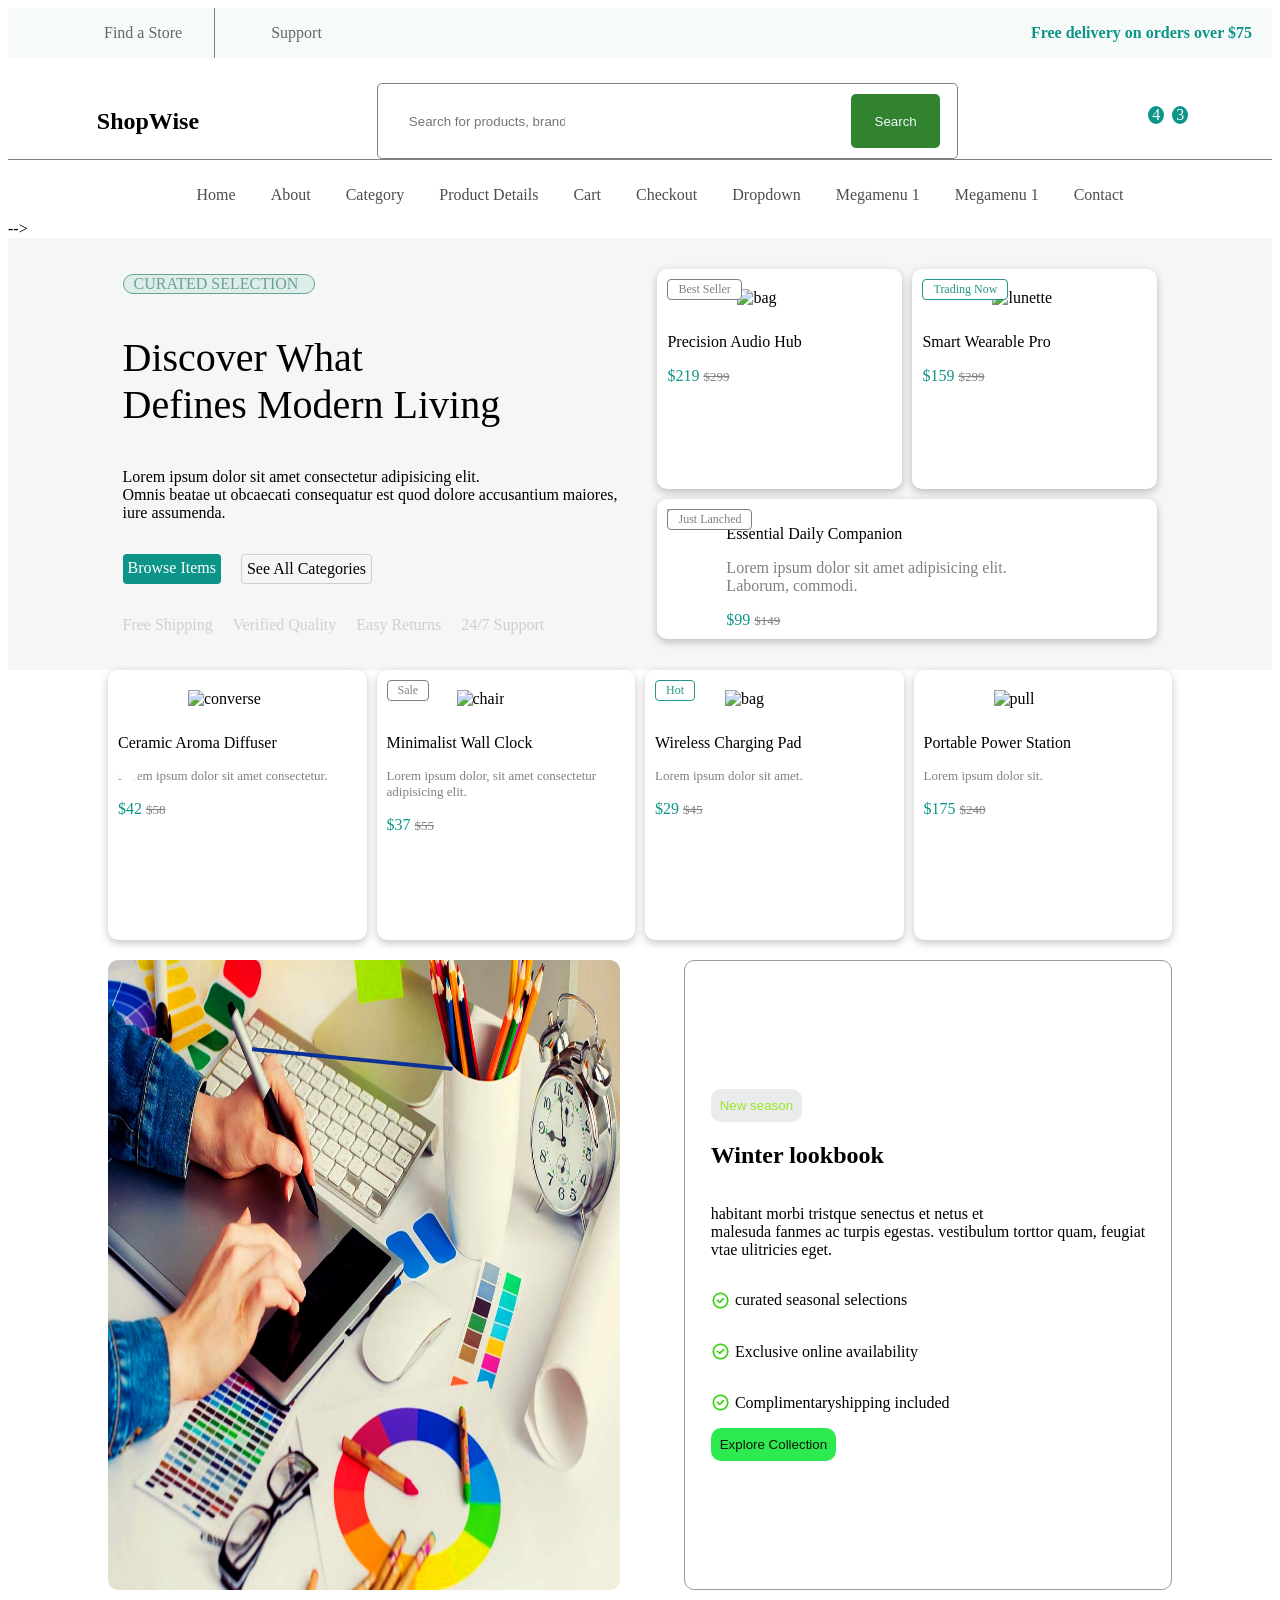
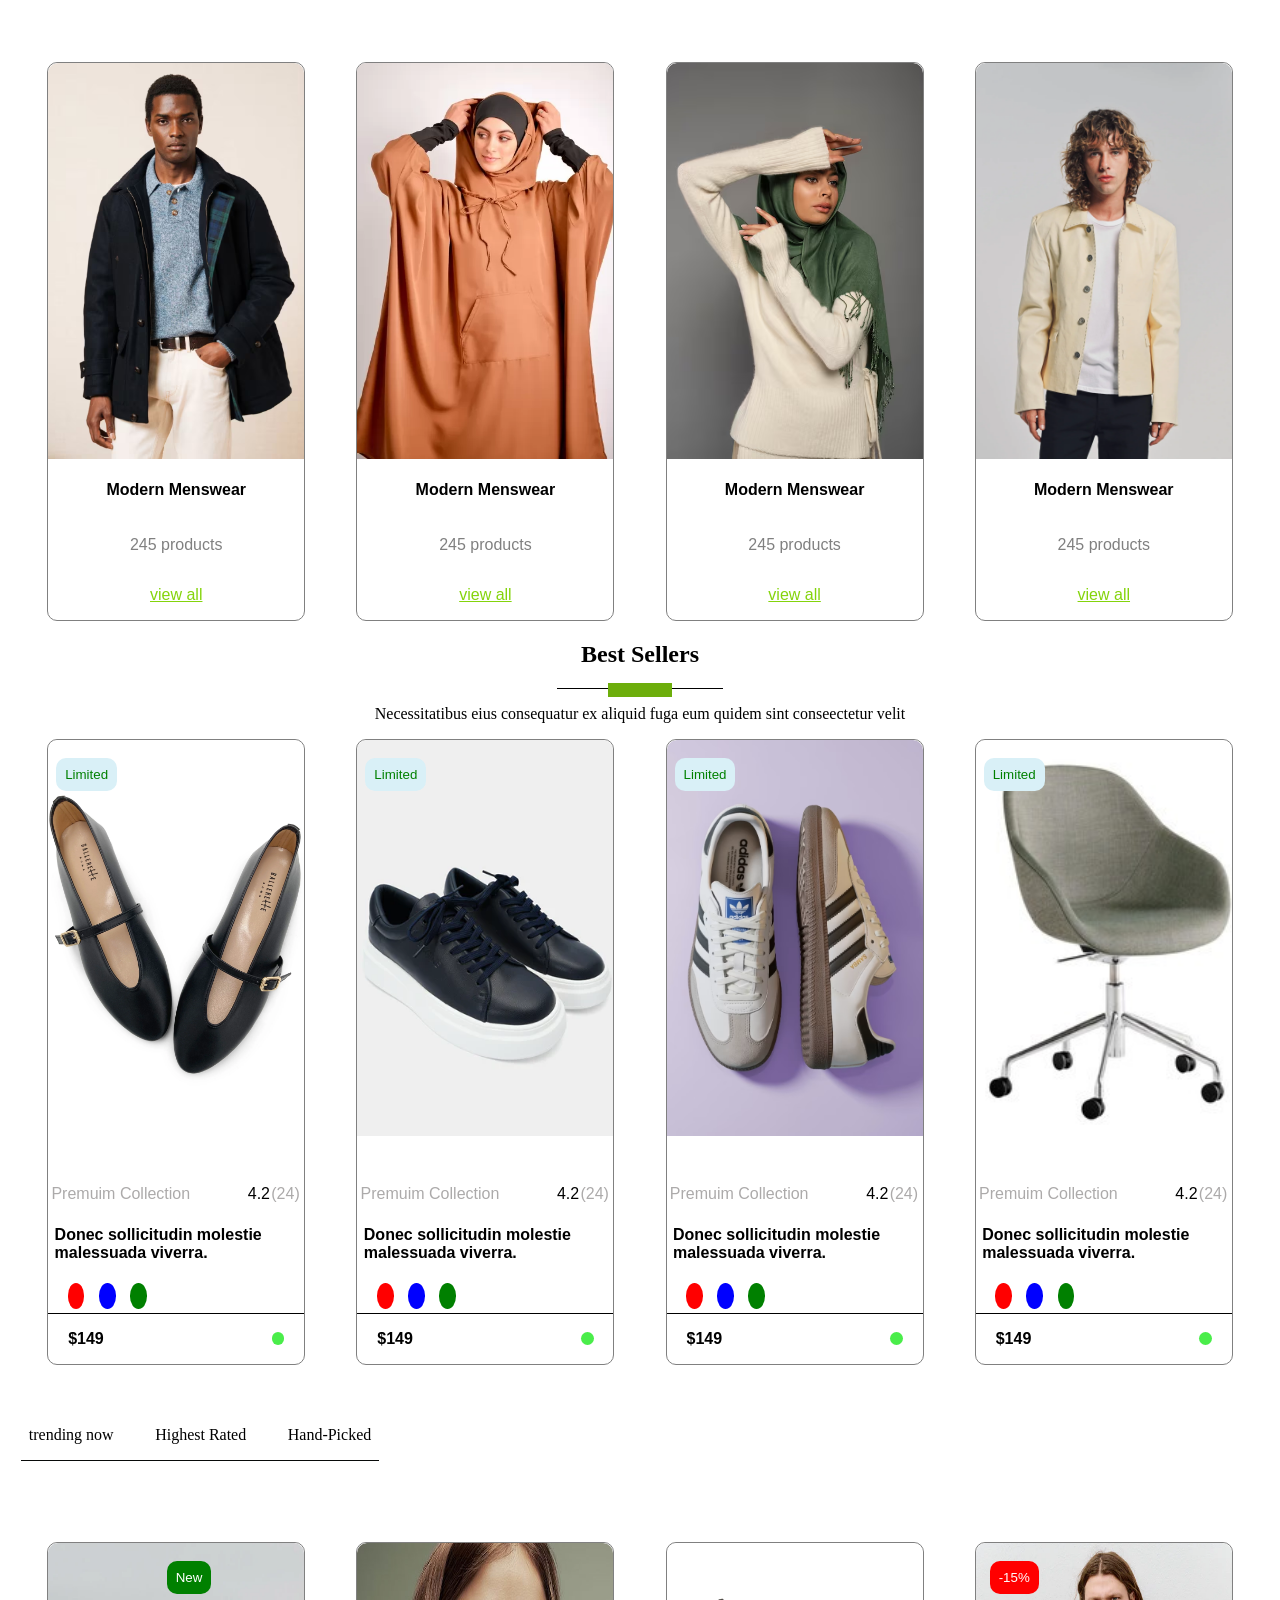
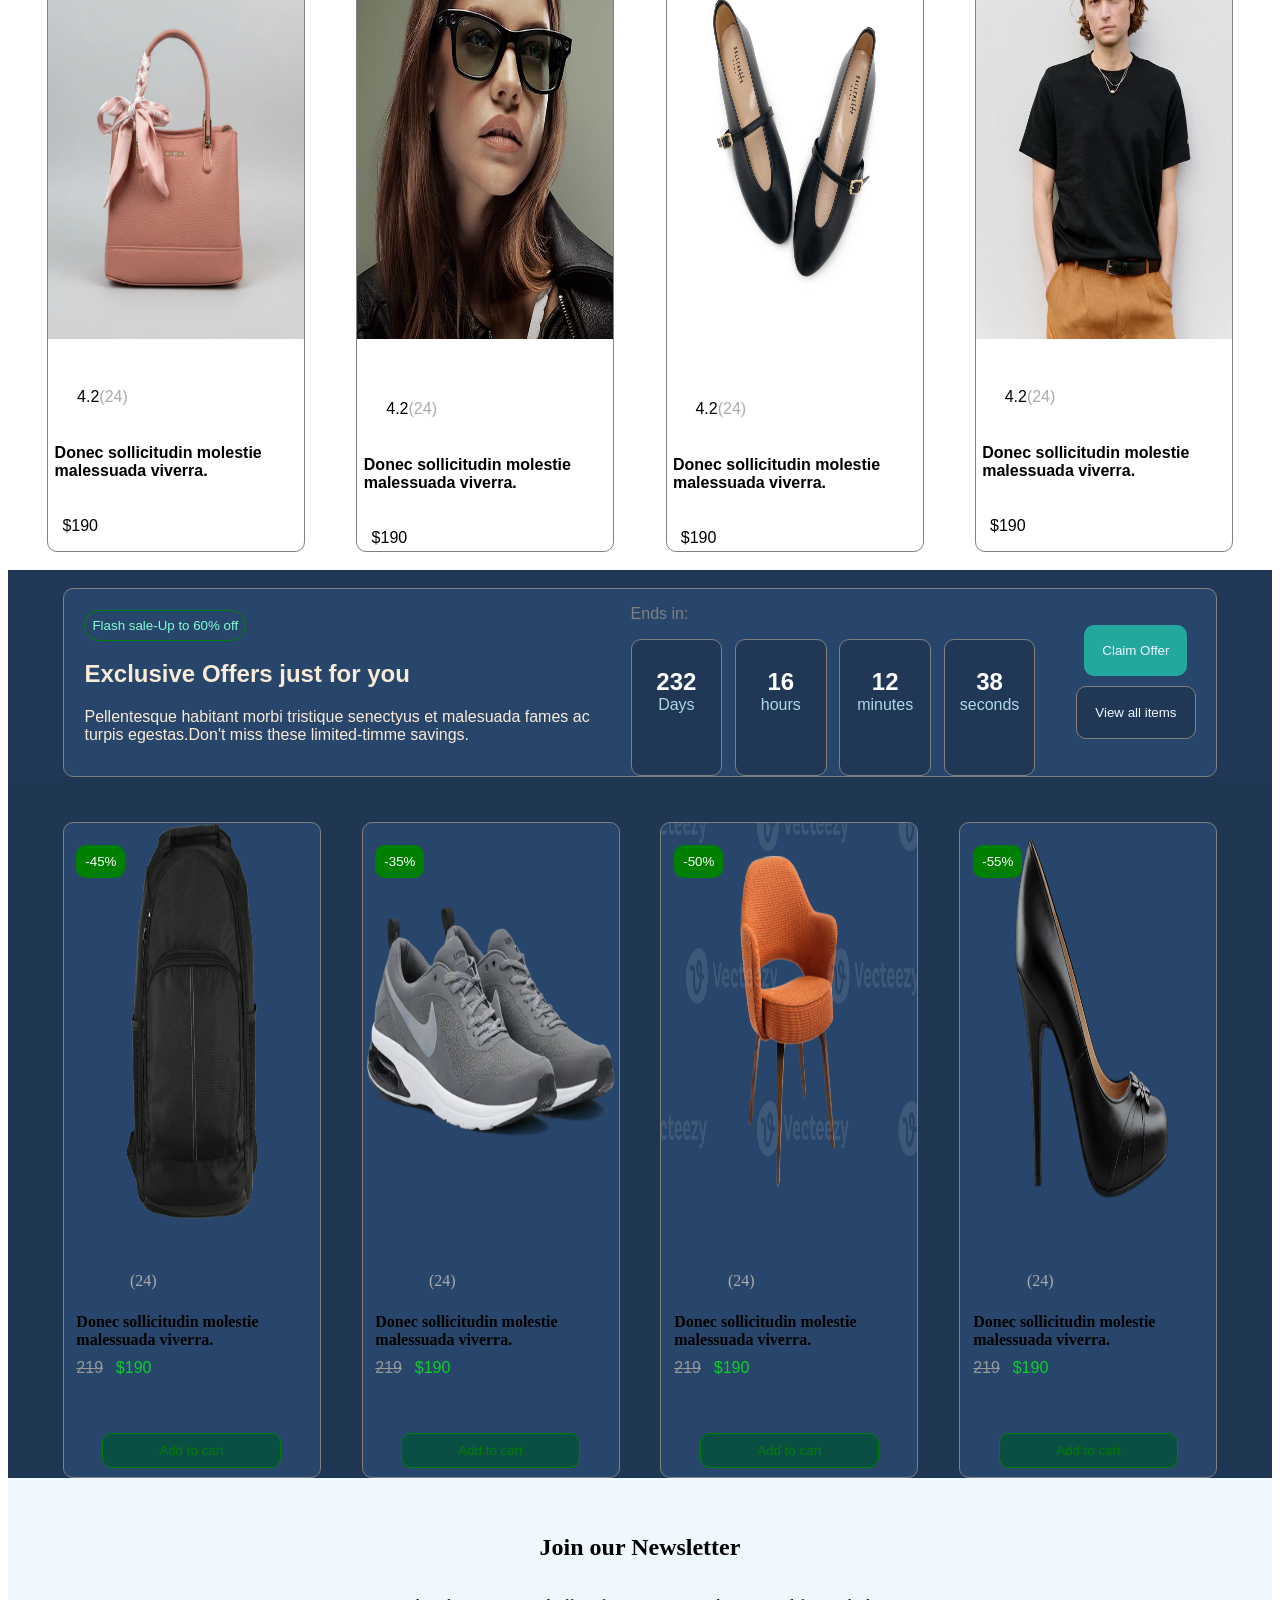
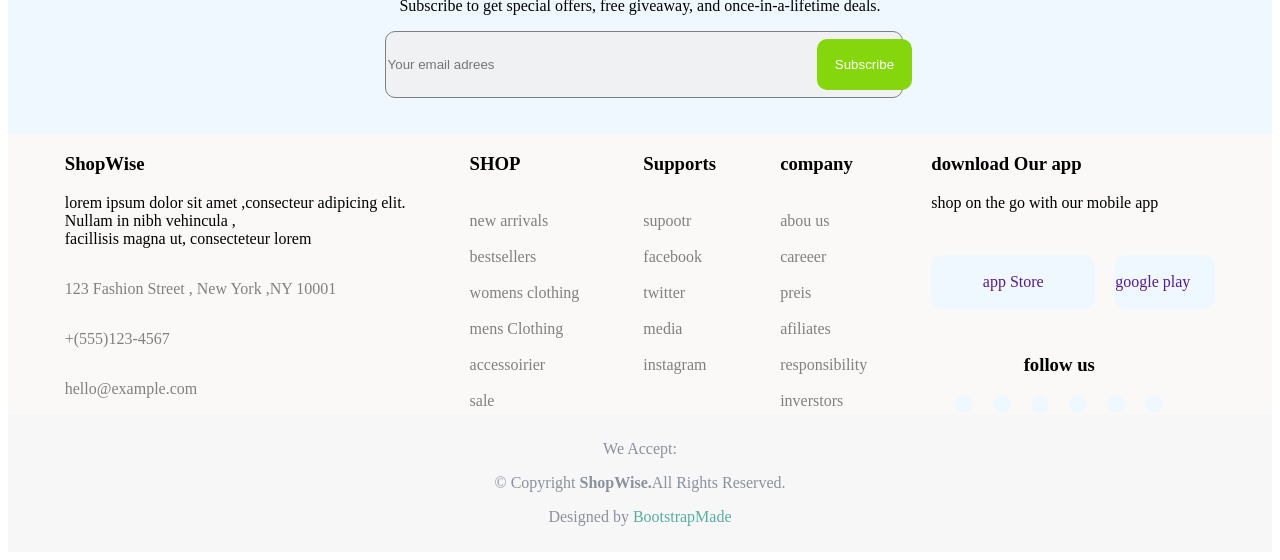
==== commit 399038f4: "editing the footer" ====
--- a/public/index.html
+++ b/public/index.html
@@ -10,8 +10,12 @@
       crossorigin="anonymous"
     ></script>
   </head>
- 
-  <body>
+ <body>
+
+    
+
+
+
     <header>
       <div class="firstheader">
         <div class="container-icon">
@@ -88,11 +92,14 @@
           </nav>
         </div>
       </div>
+    </header> -->
+    <!-- footer  -->
     </header>
     <!-- !this is the main -->
 <main>
 
-      <section class="FirstSection">
+    <main>
+        <section class="FirstSection">
         <div class="LeftBox">
           <p class="FirstTitle">CURATED SELECTION</p>
           <p class="BigTitle">
@@ -234,6 +241,10 @@
         </div>
       </section>
 
+<footer>
+    <!-- <section class="sec-footer">
+    <div class="h1">
+        <h1> join our newsletter </h1></div>
 
 
      <!-- the third section in main -->
@@ -673,12 +684,6 @@
         <i class="fa-regular fa-money-bill-1"></i>
       </p>
 
-      <div class="DivFooter">
-        <p>Terms of Service</p>
-        <p>Privacy Policy</p>
-        <p>Cookies Settins</p>
-      </div>
-
       <p>&copy Copyright <span class="shop">ShopWise.</span>All Rights Reserved.</p>
       <p>Designed by <span class="Bootstr">BootstrapMade</span> </p>
       </div>
--- a/public/css/app.css
+++ b/public/css/app.css
@@ -141,6 +141,16 @@
     display: flex;
     justify-content: space-between; 
     flex-direction: column;
+<<<<<<< HEAD
+<<<<<<< HEAD
+     background-color: rgb(55, 55, 87); 
+     background-color: white;
+=======
+    
+>>>>>>> 7b068589715ba80aec64d4c79863ffce18d4015c
+
+=======
+>>>>>>> e6d54d7540a454426f7397c27624c8f36ced6bfe
 }
 
 .center {
@@ -268,7 +278,7 @@
   position: absolute;
   top: 10px;
   left: 10px; 
-  background-color: rgb(226, 240, 239);
+  background-color: white;
   color: rgb(38, 149, 136);
   padding: 2px 10px;
   border-radius: 4px; 
@@ -282,7 +292,7 @@
     display: flex;
     justify-content: center;
     align-items: center;
-    background-color: rgb(244, 247, 246);
+    background-color:white;
     padding: 0px 100px;
     gap: 10px;
     padding-bottom: 20px;
@@ -357,7 +367,9 @@
     justify-content: center;
     padding-top: 10px;
 }
-
+.navigation{
+    background-color: white;
+}
 
 .navigation .nav-ul {
     display: flex;
@@ -857,6 +869,44 @@
 .Bootstr{
     color: rgb(86, 174, 164);
 }
+
+.sec-footer{
+    background-color: azure;
+}
+.h1{
+    color: black;
+    display: flex;
+    justify-content: center;
+    align-items: center;
+    
+}
+.parag{
+    display: flex;
+    justify-content: center;
+    align-items: center;
+
+}
+.input2{
+    display: flex;
+    align-items: center;
+    justify-content: center;
+    border: none;
+    border-radius: 100px;
+}
+.button{
+    display: flex;
+     border: none;
+    border-radius: 10px;
+    color: aliceblue;
+
+
+    
+}
+.firstcard{
+    background-color: rgb(250, 249, 247);
+    display: flex;
+    gap: 90px;
+    }
 /* footer  */
 .firstcard{
     display: flex;
@@ -881,6 +931,7 @@
     background-color: aliceblue;
     border-radius: 10px;
     padding: 2vh;
+    width: 100px;
     width: 10vw;
     align-items: center;
     justify-content: center;
@@ -889,9 +940,14 @@
     display: flex;
     background-color: aliceblue;
     border-radius:10px ;
+    width: 100px;
+    align-items: center;
+}
+.follow{
     width: 10vw;
     align-items: center;
     justify-content: center;
+    margin-left: 5vw;
 }
 .app a{
     text-decoration: none;
@@ -900,7 +956,6 @@
     text-decoration: none;
 }
 .follow{
-    
     display: flex;
     flex-direction: column;
 }
@@ -910,6 +965,10 @@
     flex-direction: column;
 }
 .card2{
+    display: flex;
+    flex-direction: column;
+    gap: 1vh;
+
 
     display: flex;
     flex-direction: column;
@@ -930,6 +989,24 @@
     flex-direction: column;
     color: gray;
 }
+
+/*card2{
+    display: flex;
+
+    background-color: aqua;
+    display: flex;
+    flex-direction: row;
+    width: 100%;
+}
+./*counater-cards{
+    display: flex;
+    flex-direction: column;
+}
+.firstcard{
+    display: flex;
+}
+
+
 /* the last div of the footer */
 .LastFooterW{
     background-color:rgb(247, 247, 248) ;
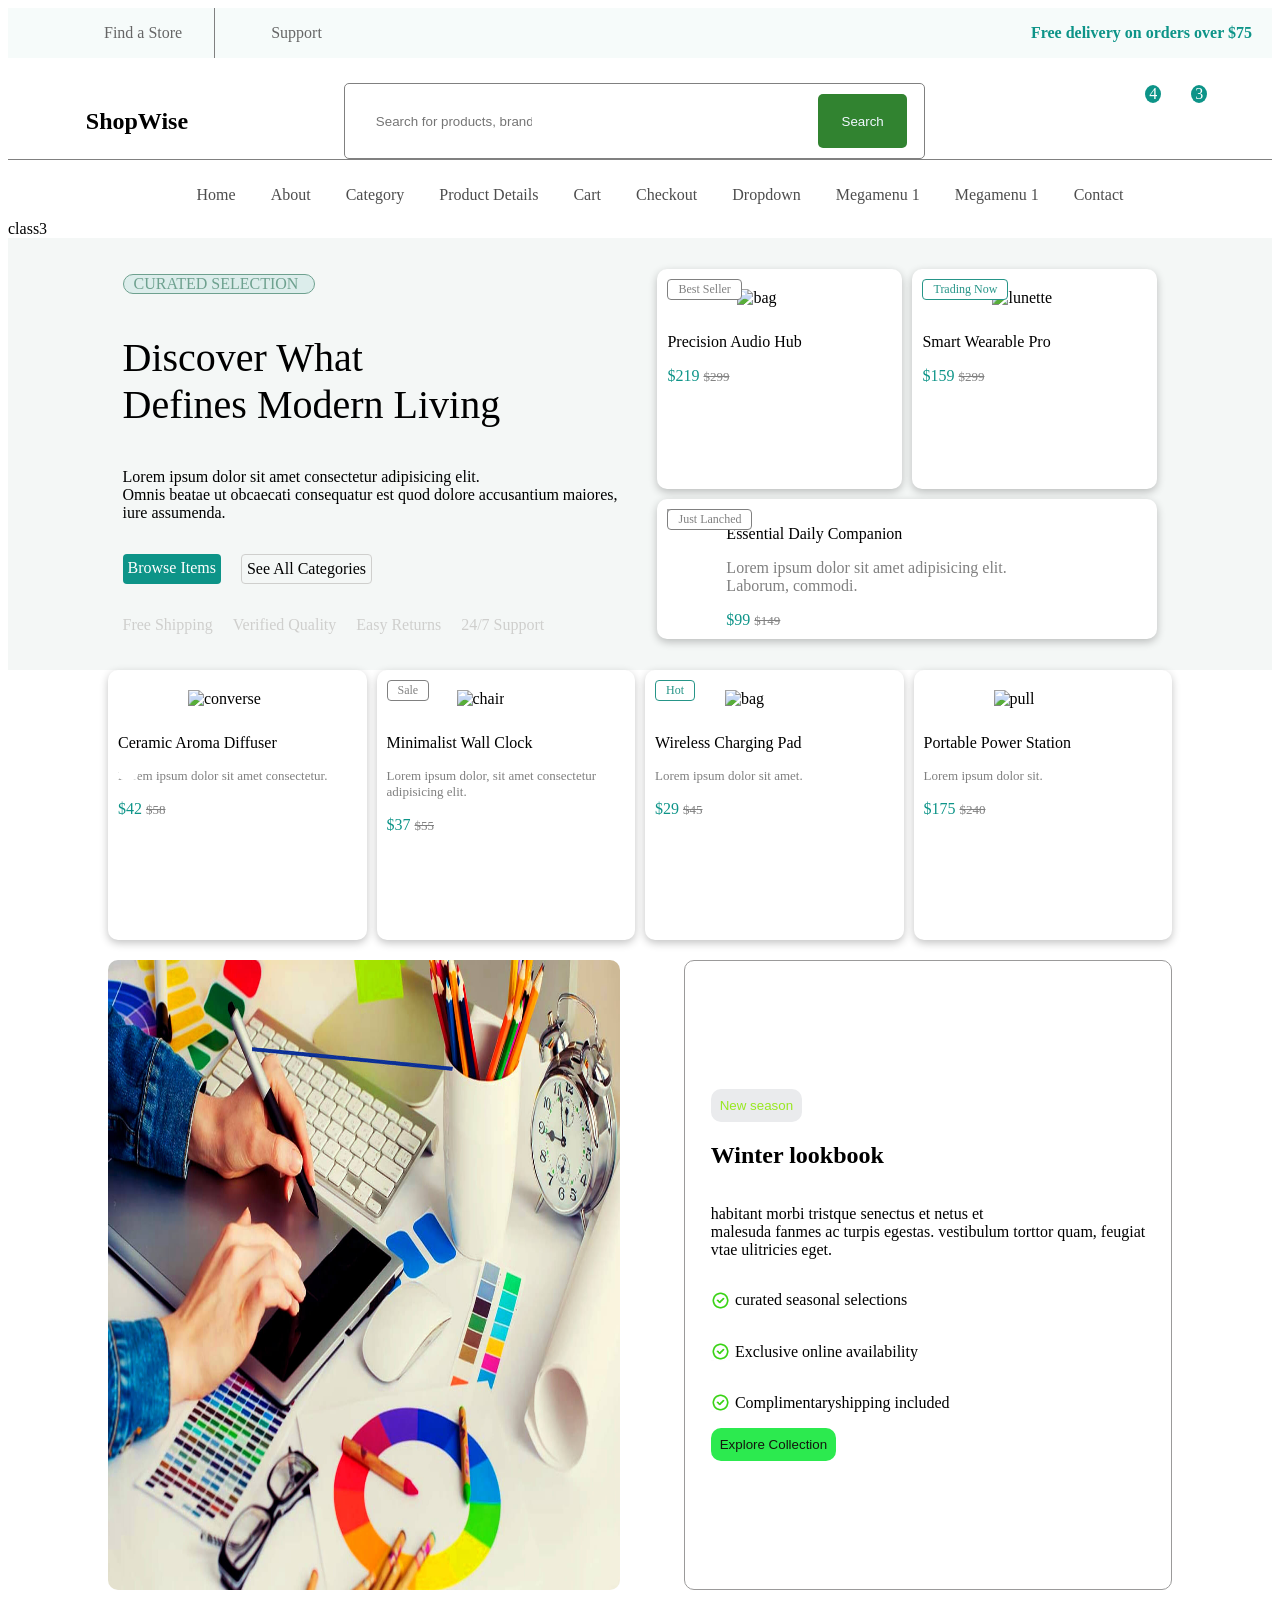
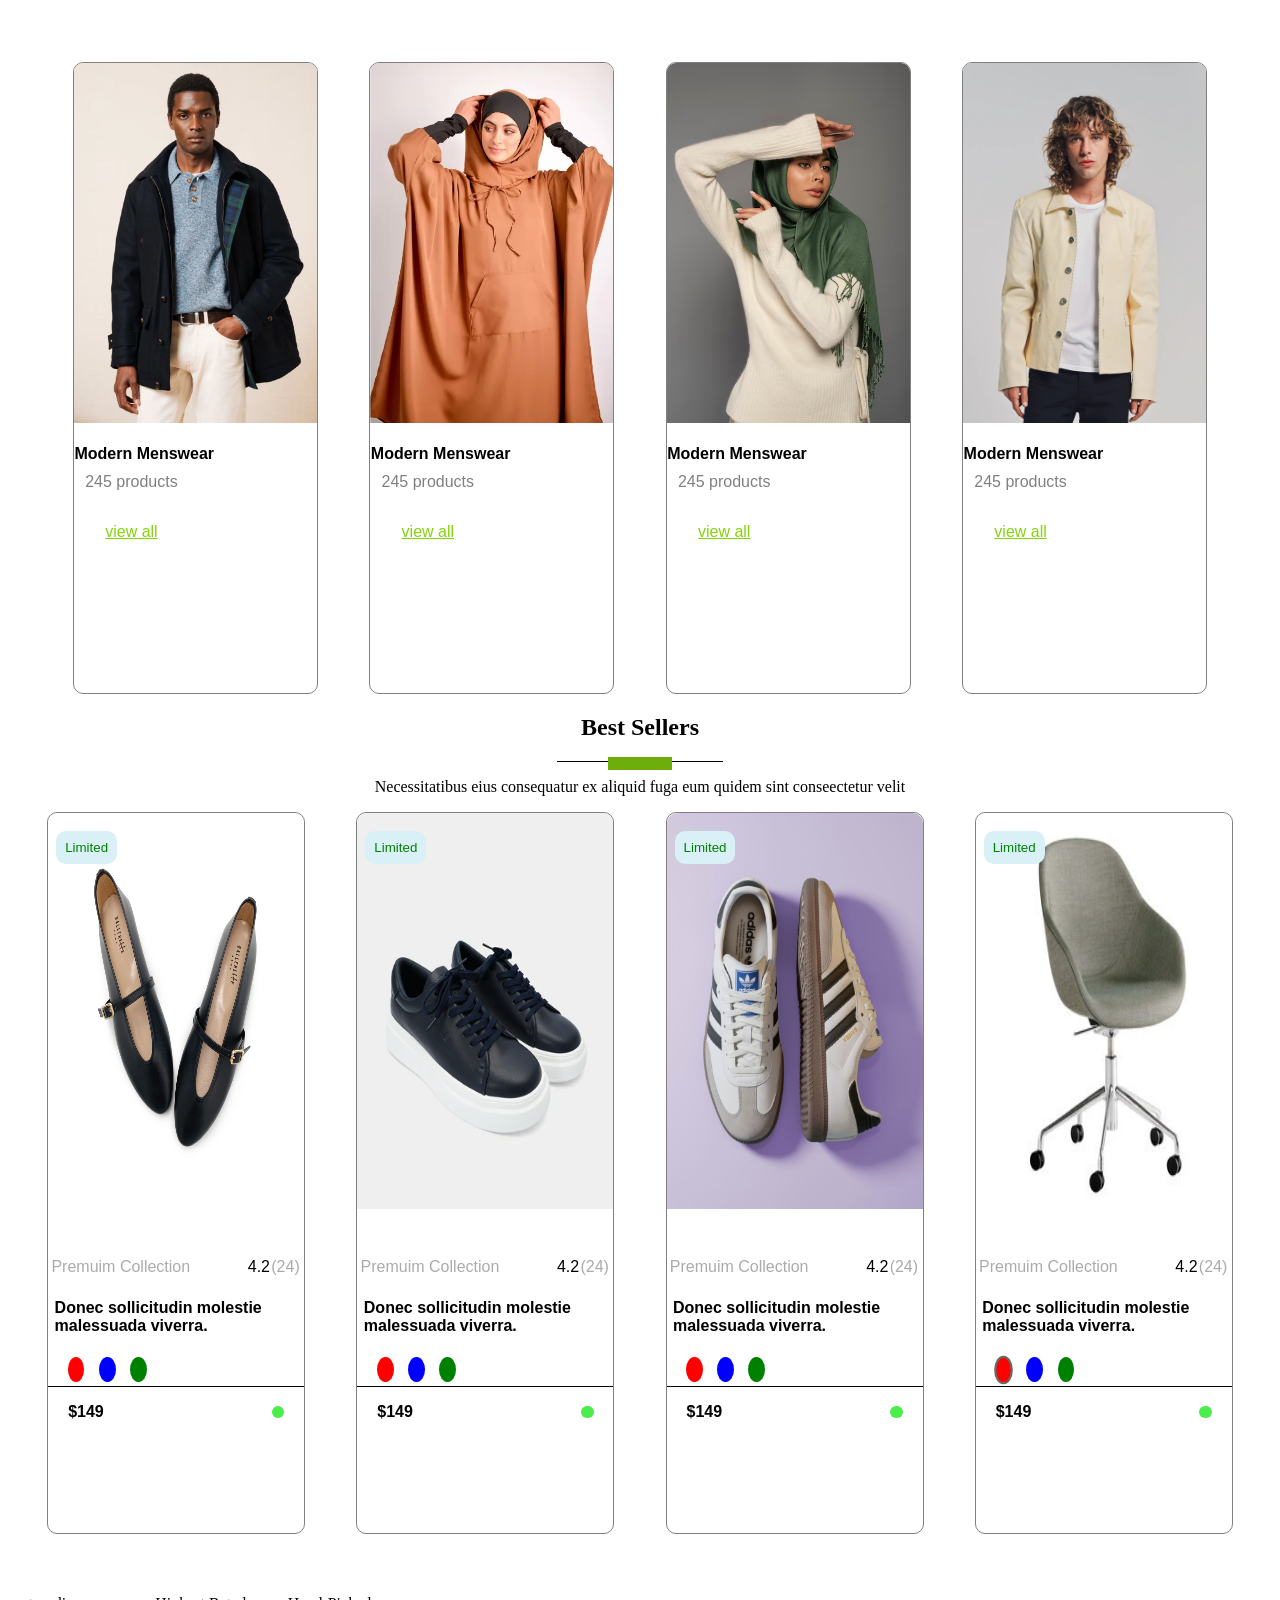
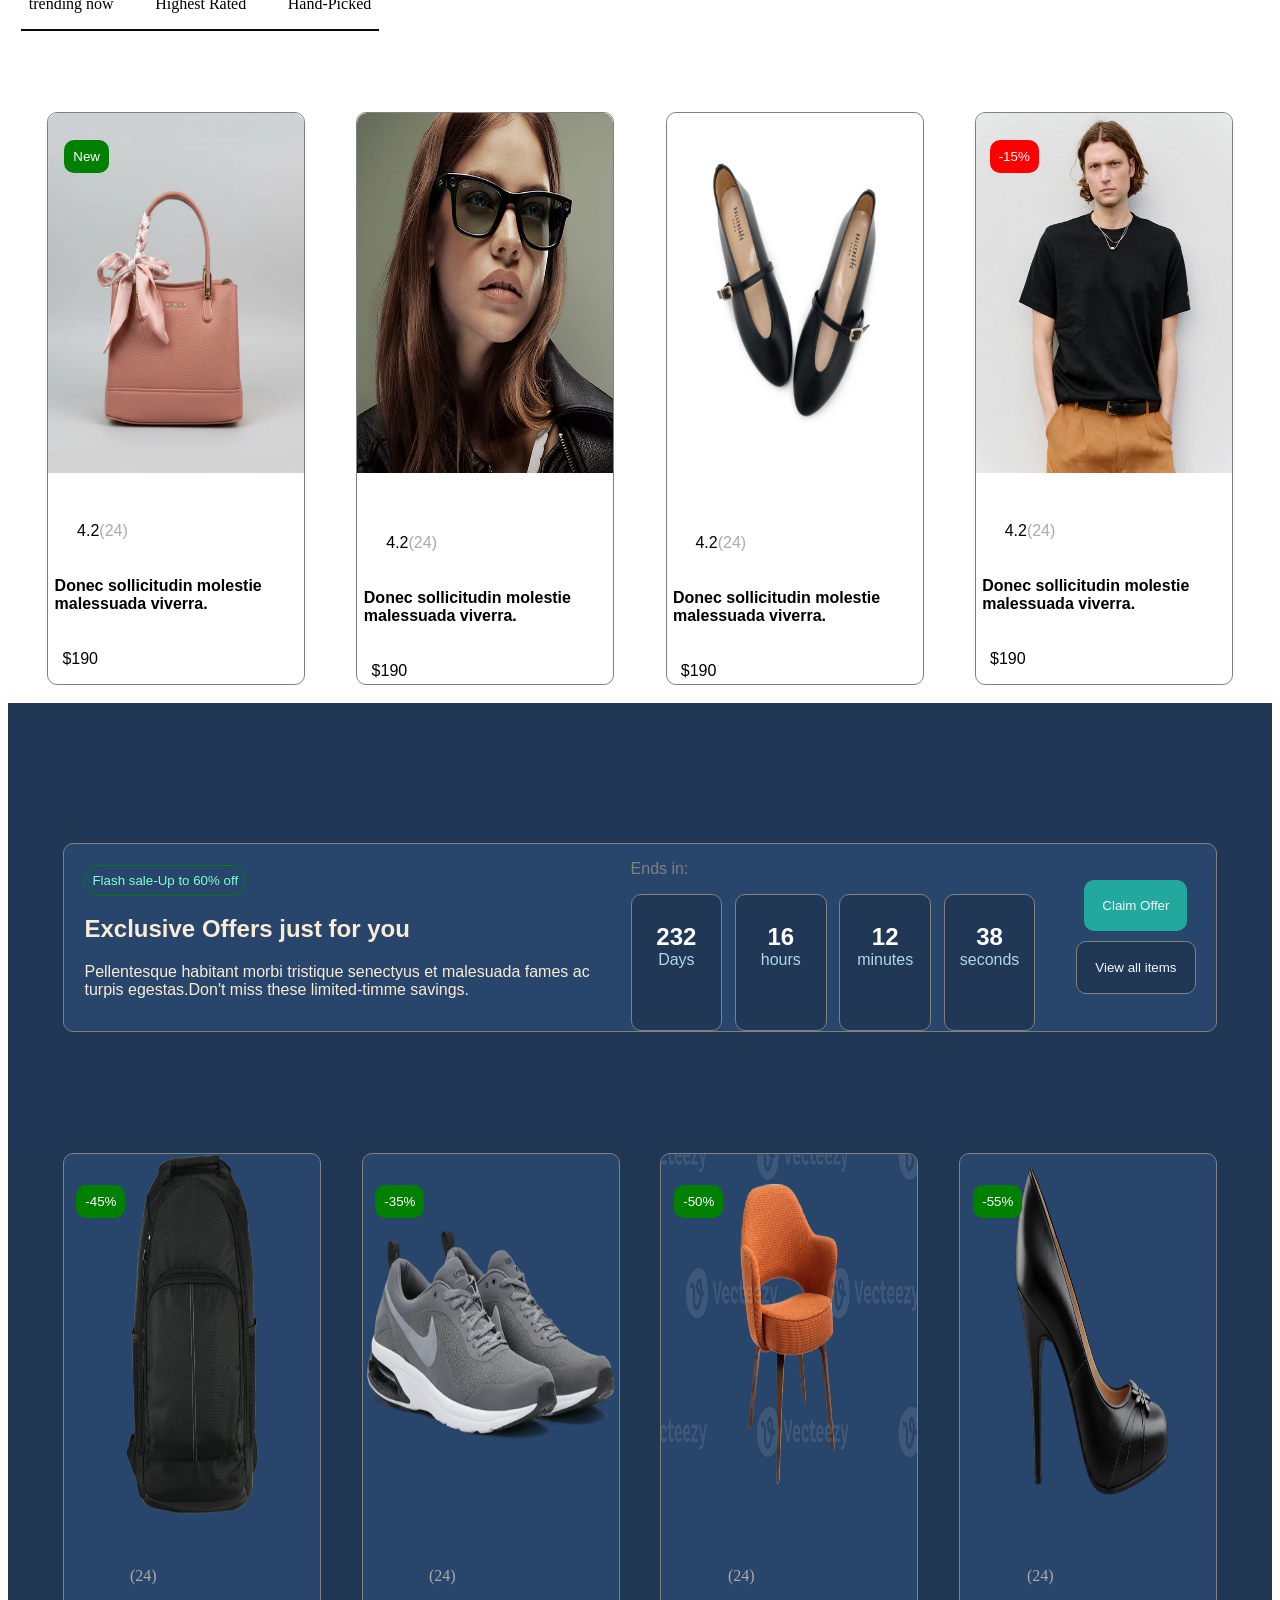
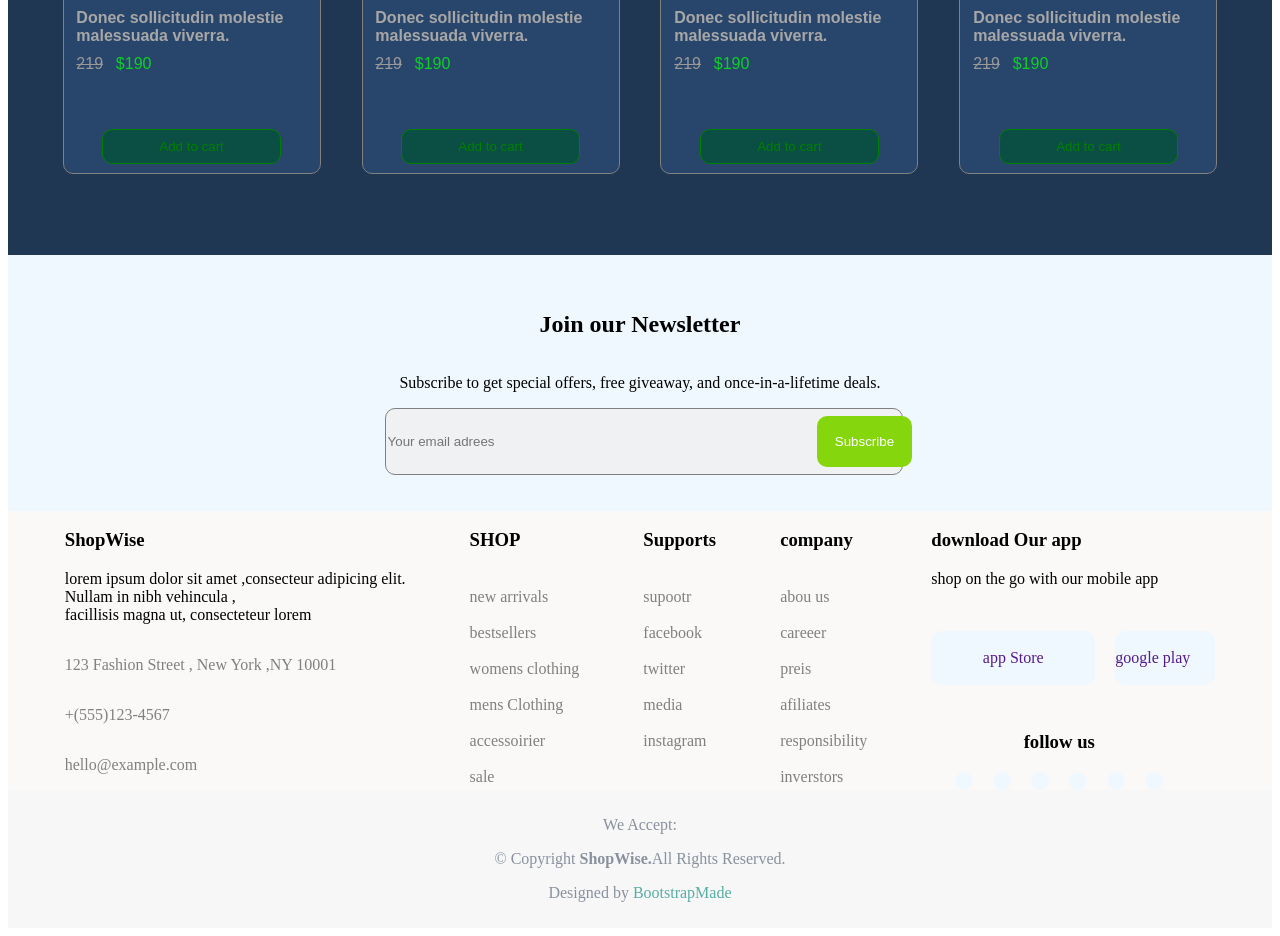
==== commit bda0735c: "making the page a live (without JS just hover i mean)" ====
--- a/public/index.html
+++ b/public/index.html
@@ -92,7 +92,7 @@
           </nav>
         </div>
       </div>
-    </header> -->
+    </header> class3
     <!-- footer  -->
     </header>
     <!-- !this is the main -->
@@ -159,7 +159,7 @@
           </div>
 
           <div class="FirstBoxRight1">
-            <div>
+            <div >
               <img
                 src="https://imagena1.lacoste.com/dw/image/v2/AAUP_PRD/on/demandware.static/-/Sites-master/default/dw118edf5c/DH9949_166_25.jpg"
                 alt="tshirt"
@@ -247,7 +247,7 @@
         <h1> join our newsletter </h1></div>
 
 
-     <!-- the third section in main -->
+     <-- the third section in main -->
         <section class="conta3">
             <img class="winterlook" src="images/loo-book-winter.jpg" alt="">
              <div class="box3">
@@ -267,36 +267,36 @@
             <!-- the start of the box4 -->
         <div class="box4">
          <img class="imgup" src="images/Layer-6-44-989x1200.avif" alt="">
-         <h4>Modern Menswear</h4>
+         <h4 class="h4ofmodern">Modern Menswear</h4>
          <p class="fourthp">245 products</p>
-         <p><a href="">view all <i class="fa-solid fa-right-long class5" style="color: rgb(17, 11, 4);"></i> </a></p>
+         <p class="h4ofmodern2"><a href="">view all <i class="fa-solid fa-right-long class5" style="color: rgb(17, 11, 4);"></i> </a></p>
         <!--the end of the box4 -->
         </div>
 
 <!-- the start of the box4 -->
         <div class="box4">
          <img class="imgup1" src="images/ensemble-active-wear.webp" alt="">
-         <h4>Modern Menswear</h4>
+         <h4 class="h4ofmodern">Modern Menswear</h4>
          <p class="fourthp">245 products</p>
-         <p><a href="">view all <i class="fa-solid fa-right-long class5" style="color: rgb(17, 11, 4);"></i> </a></p>
+         <p class="h4ofmodern2"><a href="">view all <i class="fa-solid fa-right-long class5" style="color: rgb(17, 11, 4);"></i> </a></p>
         <!--the end of the box4 -->
         </div>
 
 <!-- the start of the box4 -->
         <div class="box4">
          <img class="imgup" src="images/portrait-femme-portant-hijab-isolee_23-2149208413.avif" alt="">
-         <h4>Modern Menswear</h4>
+         <h4 class="h4ofmodern">Modern Menswear</h4>
          <p class="fourthp">245 products</p>
-         <p><a href="">view all <i class="fa-solid fa-right-long class5" style="color: rgb(17, 11, 4);"></i> </a></p>
+         <p class="h4ofmodern2"><a href="">view all <i class="fa-solid fa-right-long class5" style="color: rgb(17, 11, 4);"></i> </a></p>
         <!--the end of the box4 -->
         </div>
 
 <!-- the start of the box4 -->
         <div class="box4">
          <img class="imgup" src="images/352599-50909-KANG-CROPPED-LEATHER-JACKET-2.webp" alt="">
-         <h4>Modern Menswear</h4>
+         <h4 class="h4ofmodern">Modern Menswear</h4>
          <p class="fourthp">245 products</p>
-         <p><a href="">view all <i class="fa-solid fa-right-long class5" style="color: rgb(17, 11, 4);"></i> </a></p>
+         <p class="h4ofmodern2"><a href="">view all <i class="fa-solid fa-right-long class5" style="color: rgb(17, 11, 4);"></i> </a></p>
         <!--the end of the box4 -->
         </div>
 <!-- the end of the section -->
@@ -320,8 +320,8 @@
            <section class="conta6">
         
             <!-- the start of the box4 -->
-        <div class="box4">
-         <img class="imgup" src="images/womanshose.webp" alt="">
+        <div class="box12">
+         <img class="imgup12" src="images/womanshose.webp" alt="">
          <button class="btn3">Limited</button>
          <div class="textoflimited"><p class="plight">Premuim Collection </p> <div class="starnum"><p><i class="fa-solid fa-star" style="color: rgb(237, 153, 56);"></i>4.2<p class="plight">(24)</p></p></div></div>
          <h4 class="h46">Donec sollicitudin molestie malessuada viverra.</h4>
@@ -352,8 +352,8 @@
 
         
             <!-- the start of the box4 -->
-        <div class="box4">
-         <img class="imgup" src="images/shoesami.webp" alt="">
+        <div class="box12">
+         <img class="imgup12" src="images/shoesami.webp" alt="">
          <button class="btn3">Limited</button>
          <div class="textoflimited"><p class="plight">Premuim Collection </p> <div class="starnum"><p><i class="fa-solid fa-star" style="color: rgb(237, 153, 56);"></i>4.2<p class="plight">(24)</p></p></div></div>
          <h4 class="h46">Donec sollicitudin molestie malessuada viverra.</h4>
@@ -384,8 +384,8 @@
 
         
             <!-- the start of the box4 -->
-        <div class="box4">
-         <img class="imgup" src="images/shoesamiextra.avif" alt="">
+        <div class="box12">
+         <img class="imgup12" src="images/shoesamiextra.avif" alt="">
          <button class="btn3">Limited</button>
          <div class="textoflimited"><p class="plight">Premuim Collection </p> <div class="starnum"><p><i class="fa-solid fa-star" style="color: rgb(237, 153, 56);"></i>4.2<p class="plight">(24)</p></p></div></div>
          <h4 class="h46">Donec sollicitudin molestie malessuada viverra.</h4>
@@ -416,8 +416,8 @@
 
         
             <!-- the start of the box4 -->
-        <div class="box4">
-         <img class="imgup" src="images/chair.jpg" alt="">
+        <div class="box12">
+         <img class="imgup12" src="images/chair.jpg" alt="">
          <button class="btn3">Limited</button>
          <div class="textoflimited"><p class="plight">Premuim Collection </p> <div class="starnum"><p><i class="fa-solid fa-star" style="color: rgb(237, 153, 56);"></i>4.2<p class="plight">(24)</p></p></div></div>
          <h4 class="h46">Donec sollicitudin molestie malessuada viverra.</h4>
@@ -454,9 +454,9 @@
            <!-- the strat of the seventh section -->
             <section class="conta7">
                 <div class="box7">
-                    <p class="p7"><i class="fa-solid fa-fire" style="color: rgb(132, 126, 126);"></i>trending now</p>
-                    <p class="p7"><i class="fa-regular fa-lightbulb" style="color: rgb(132, 126, 126);"></i>Highest Rated</p>
-                    <p class="p7"><i class="fa-solid fa-bookmark" style="color: rgb(132, 126, 126);"></i>Hand-Picked</p>
+                    <p class="p7"><i class="fa-solid fa-fire class3" ></i>trending now</p>
+                    <p class="p7"><i class="fa-regular fa-lightbulb class3" ></i>Highest Rated</p>
+                    <p class="p7"><i class="fa-solid fa-bookmark class3" ></i>Hand-Picked</p>
                 </div>
                 <div class="line7"></div>
             </section>
@@ -467,7 +467,7 @@
                          <!-- the start of the box4 -->
         <div class="box6">
          <img class="imgup" src="images/sac.webp" alt="">
-         <button class="btn9">New</button>
+         <button class="btn91">New</button>
          <div class="textoflimite"> <div class="starnu"><p><i class="fa-solid fa-star" style="color: rgb(237, 153, 56);"></i>4.2<p class="plight">(24)</p></p></div></div>
          <h4 class="h46">Donec sollicitudin molestie malessuada viverra.</h4>
            <p class="h47">$190</p>          
--- a/public/css/app.css
+++ b/public/css/app.css
@@ -85,6 +85,23 @@
 
 
 }
+.FirstBoxRight:hover{
+    box-shadow: 0px 3px 2px 1px ;
+    transition: 0.3s;
+    transform: scale(0.5.0.5);
+    cursor: pointer;
+}
+.FirstBoxRight1:hover{
+    box-shadow: 1px 3px 2px 1px ;
+    transition: 0.3s;
+    transform: scale(0.5.0.5);
+    cursor: pointer;
+}
+.BoxW:hover{
+      transition: 0.3s;
+      box-shadow: 1px 3px 2px 1px;
+      cursor: pointer;
+}
 
 
 .firstheader{
@@ -141,16 +158,8 @@
     display: flex;
     justify-content: space-between; 
     flex-direction: column;
-<<<<<<< HEAD
-<<<<<<< HEAD
      background-color: rgb(55, 55, 87); 
      background-color: white;
-=======
-    
->>>>>>> 7b068589715ba80aec64d4c79863ffce18d4015c
-
-=======
->>>>>>> e6d54d7540a454426f7397c27624c8f36ced6bfe
 }
 
 .center {
@@ -174,7 +183,9 @@
    height: 6vh;
    width: 7vw;
 }
-
+.button90:hover{
+    cursor: pointer;
+}
 
 .title i {
    font-size: 18px;
@@ -223,8 +234,6 @@
     border-radius: 5px;
     padding: 3px 3px 3px 3px;
     color: aliceblue;
-
-
 }
 
 
@@ -245,9 +254,6 @@
     top: -15px;
     border-radius: 50%;
     padding: 0px 4px;
-    
-    
-    
 }
 .image{
     margin-left: 60px;
@@ -296,7 +302,6 @@
     padding: 0px 100px;
     gap: 10px;
     padding-bottom: 20px;
-
 }
 .par{
     color: grey;
@@ -311,8 +316,6 @@
     background-color: white;
     padding: 10px;
     position: relative;
-    
-    
 }
 .badge2{
   position: absolute;
@@ -338,7 +341,7 @@
 
 /* --------------------------- */
 
-/* .nmb-icon{ 
+.nmb-icon{ 
     justify-content: center;
     text-align: center;
     font-size: 15px;
@@ -346,7 +349,7 @@
     width: 22px;
     height: 22px;
     right: -8px;
-    top: -10px;  */
+    top: -10px; }
 
 
 
@@ -448,10 +451,22 @@
 }
 .class5{
     font-size: small;
+ 
+}
+.h4ofmodern{
+       position: relative;
+  right: 4vw;
+}
+.h4ofmodern2{
+       position: relative;
+  right: 5vw;
+  bottom: 3vh;
 }
 .fourthp{
     color: gray;
-  
+  position: relative;
+  bottom: 3vh;
+  right: 5vw;
     
 }
 .thevivthp{
@@ -462,28 +477,47 @@
     object-fit: cover;
 }
 .imgup{
+    height: 40vh;
+    width: 20vw;
+   border-top-right-radius: 10px;
+   border-top-left-radius: 10px;  
+}
+.imgup1{
+    height: 40vh;
+    width: 20vw;
+   border-top-right-radius: 10px;
+   border-top-left-radius: 10px;  
+}
+
+.box4{
+    border: 1px solid gray;
+    width: 19vw;
+    border-radius: 10px;
+    display: flex;
+    flex-direction: column;
+    align-items: center;
+     overflow: hidden;
+     font-family: 'Gill Sans', 'Gill Sans MT', Calibri, 'Trebuchet MS', sans-serif;
+     height: 70vh;
+}
+.box12{
+    border: 1px solid gray;
+    width: 20vw;
+    border-radius: 10px;
+    display: flex;
+    flex-direction: column;
+    align-items: center;
+     overflow: hidden;
+     font-family: 'Gill Sans', 'Gill Sans MT', Calibri, 'Trebuchet MS', sans-serif;
+     height: 80vh;
+}
+.imgup12{
     height: 44vh;
     width: 20vw;
    border-top-right-radius: 10px;
    border-top-left-radius: 10px;  
 }
-.imgup1{
-    height: 44vh;
-    width: 22vw;
-   border-top-right-radius: 10px;
-   border-top-left-radius: 10px;  
-}
-
-.box4{
-    border: 1px solid gray;
-    width: 20vw;
-    border-radius: 10px;
-    display: flex;
-    flex-direction: column;
-    align-items: center;
-     overflow: hidden;
-     font-family: 'Gill Sans', 'Gill Sans MT', Calibri, 'Trebuchet MS', sans-serif;
-}
+
 .box4 a{
     color: rgb(132, 212, 11);
 }
@@ -565,6 +599,15 @@
   margin-right: 10px;
   transition: border-color 0.3s ease;
 }
+.color-selector label:hover {
+  transform: scale(1.1);
+}
+
+/* Highlight the label of the checked radio button */
+.color-selector input[type="radio"]:checked + label {
+  border-color: #6a6969; /* Contrast color for the border */
+  transform: scale(1.1);
+}
 .line2{
     height: 0.1vh;
     width: 25vw;
@@ -603,16 +646,14 @@
     bottom: 3vh;
 }
 .p7{
-    
     height: 5vh;
 }
 .p7:hover{
+    transform: scale(1.0.7);
+    transition: 0.3s;
     cursor: pointer;
     color: greenyellow;
  border-bottom: 5px solid green ; 
-}
-.p7 i:hover{
-    color: aqua;
 }
 
 /* the eighth container */
@@ -625,7 +666,7 @@
 }
 .btn7{
     position: relative;
-    top:-42vh;
+    top:-37vh;
     left: -7vw;
     padding: 1vh;
     border-radius: 10px;
@@ -635,8 +676,18 @@
 }
 .btn9{
     position: relative;
-    top:-42vh;
+    top:-37vh;
     left: 1vw;
+    padding: 1vh;
+    border-radius: 10px;
+    border: none;
+    background-color:green;
+   color: white;
+}
+.btn91{
+    position: relative;
+    top:-37vh;
+    right: 7vw;
     padding: 1vh;
     border-radius: 10px;
     border: none;
@@ -696,6 +747,7 @@
 align-items: center;
 justify-content: space-around;
 margin-top: 2vh;
+height: 50vh;
 
 }
 .boxconta{
@@ -792,7 +844,7 @@
      justify-content: center;
 }
 .box9{
-    margin-top: 5vh;
+    margin-bottom: 9vh;
         border: 1px solid gray;
     width: 20vw;
     border-radius: 10px;
@@ -818,6 +870,8 @@
 }
 .plg{
     margin-left: 1vw;
+    color: rgb(168, 167, 167);
+    font-family: 'Gill Sans', 'Gill Sans MT', Calibri, 'Trebuchet MS', sans-serif;
 }
 
 /* the container 11 */
@@ -843,6 +897,9 @@
 display: flex;
 margin-left: 8vw;
 
+}
+.btn11:focus{
+    outline: none;
 }
 
 .btn3vert{
@@ -984,6 +1041,10 @@
     border-radius: 100%;
     padding: 1vh;
 }
+.ic:hover{
+    background-color: aquamarine;
+    cursor: pointer;
+}
 .location{
     display: flex;
     flex-direction: column;
@@ -1028,3 +1089,36 @@
     color: rgb(86, 174, 164);
 }
 
+/* adding the hover for the boxes */
+.box4:hover{
+    transition: 0.3s;
+    transform: scale(1.0.9);
+    border: px solid rgb(151, 224, 41);
+    box-shadow: 5px 5px 10px 0px;
+    cursor: pointer;
+}
+.box12:hover{
+    transition: 0.3s;
+    transform: scale(1.0.9);
+    border: px solid rgb(151, 224, 41);
+    box-shadow: 5px 5px 10px 0px;
+    cursor: pointer;
+}
+.box6:hover{
+    transition: 0.3s;
+    transform: scale(1.0.9);
+      box-shadow: 5px 5px 10px 0px;
+      cursor: pointer;
+}
+.box9:hover{
+    transition: 0.3s;
+   transform: scale(1.0.9);
+      box-shadow: 5px 5px 10px 0px;
+      cursor: pointer;
+}
+.claim:hover{
+    cursor: pointer;
+}
+.all{
+    cursor: pointer;
+}
